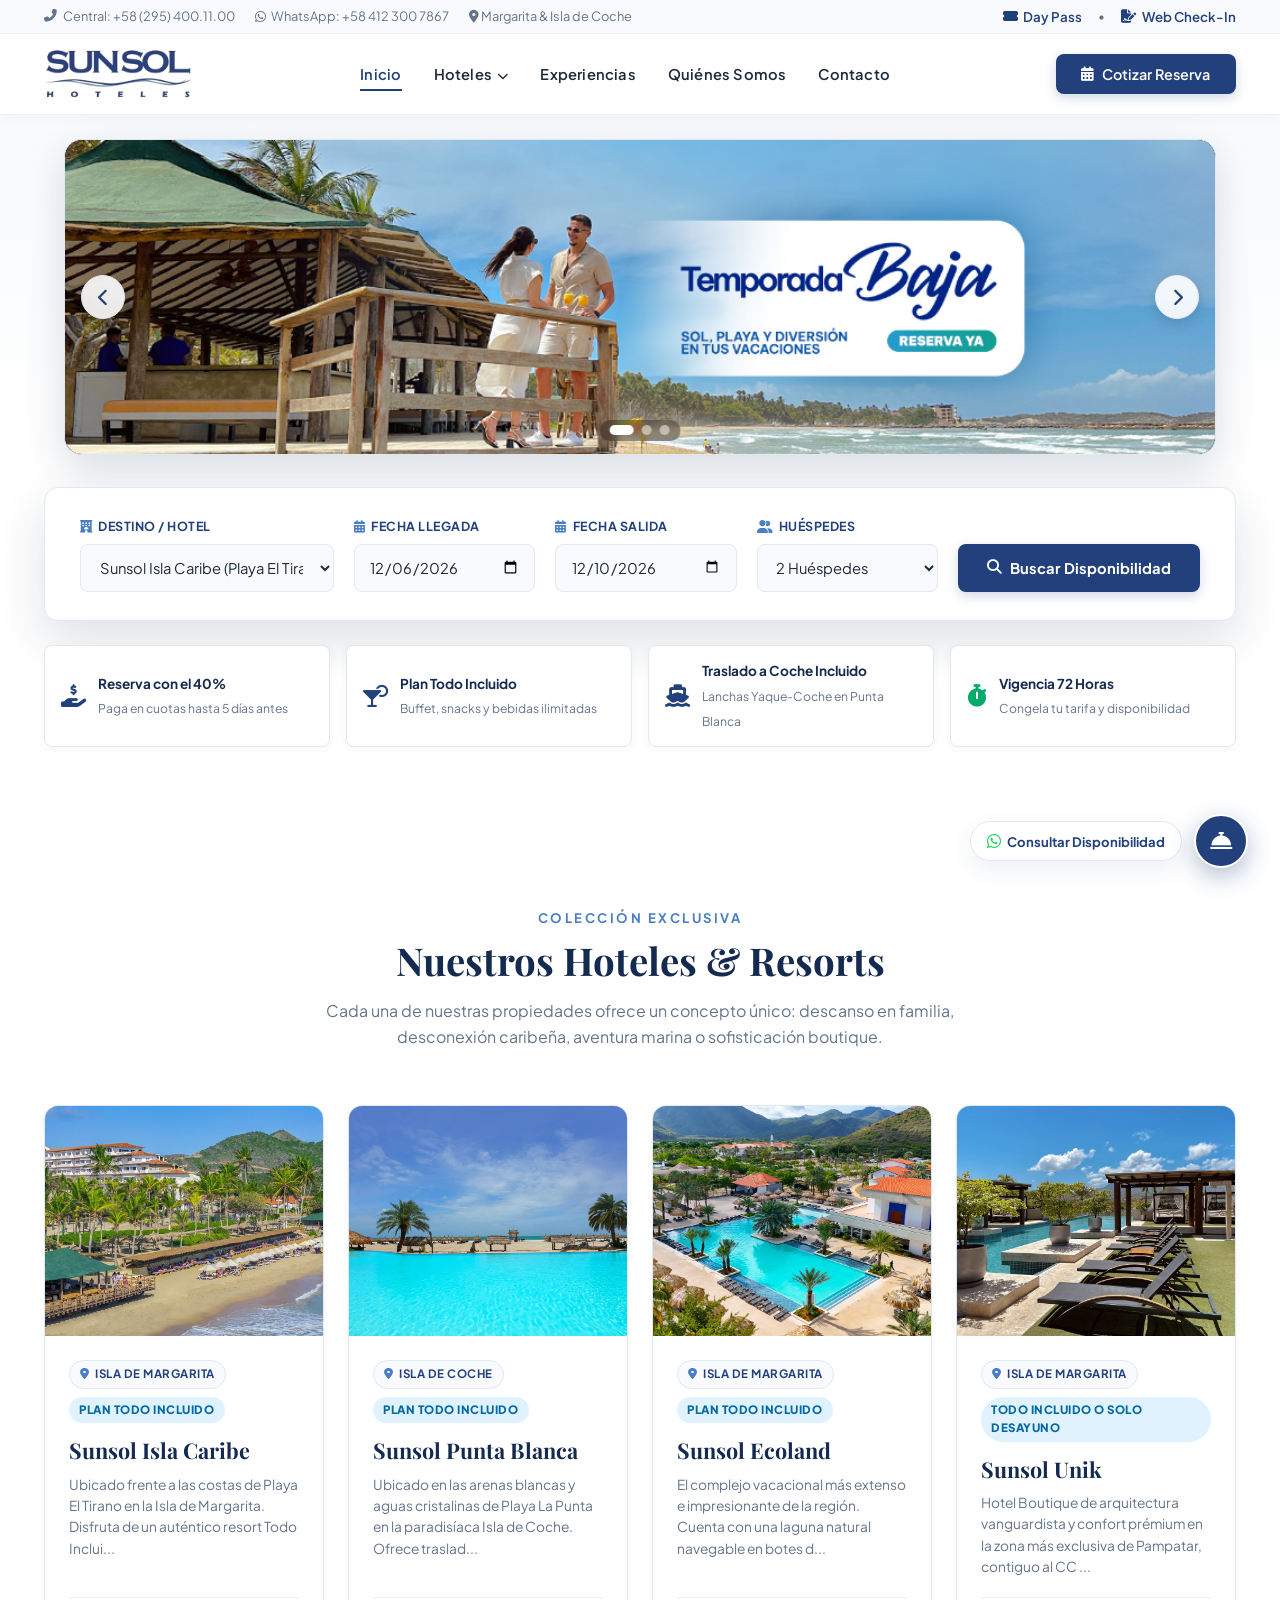
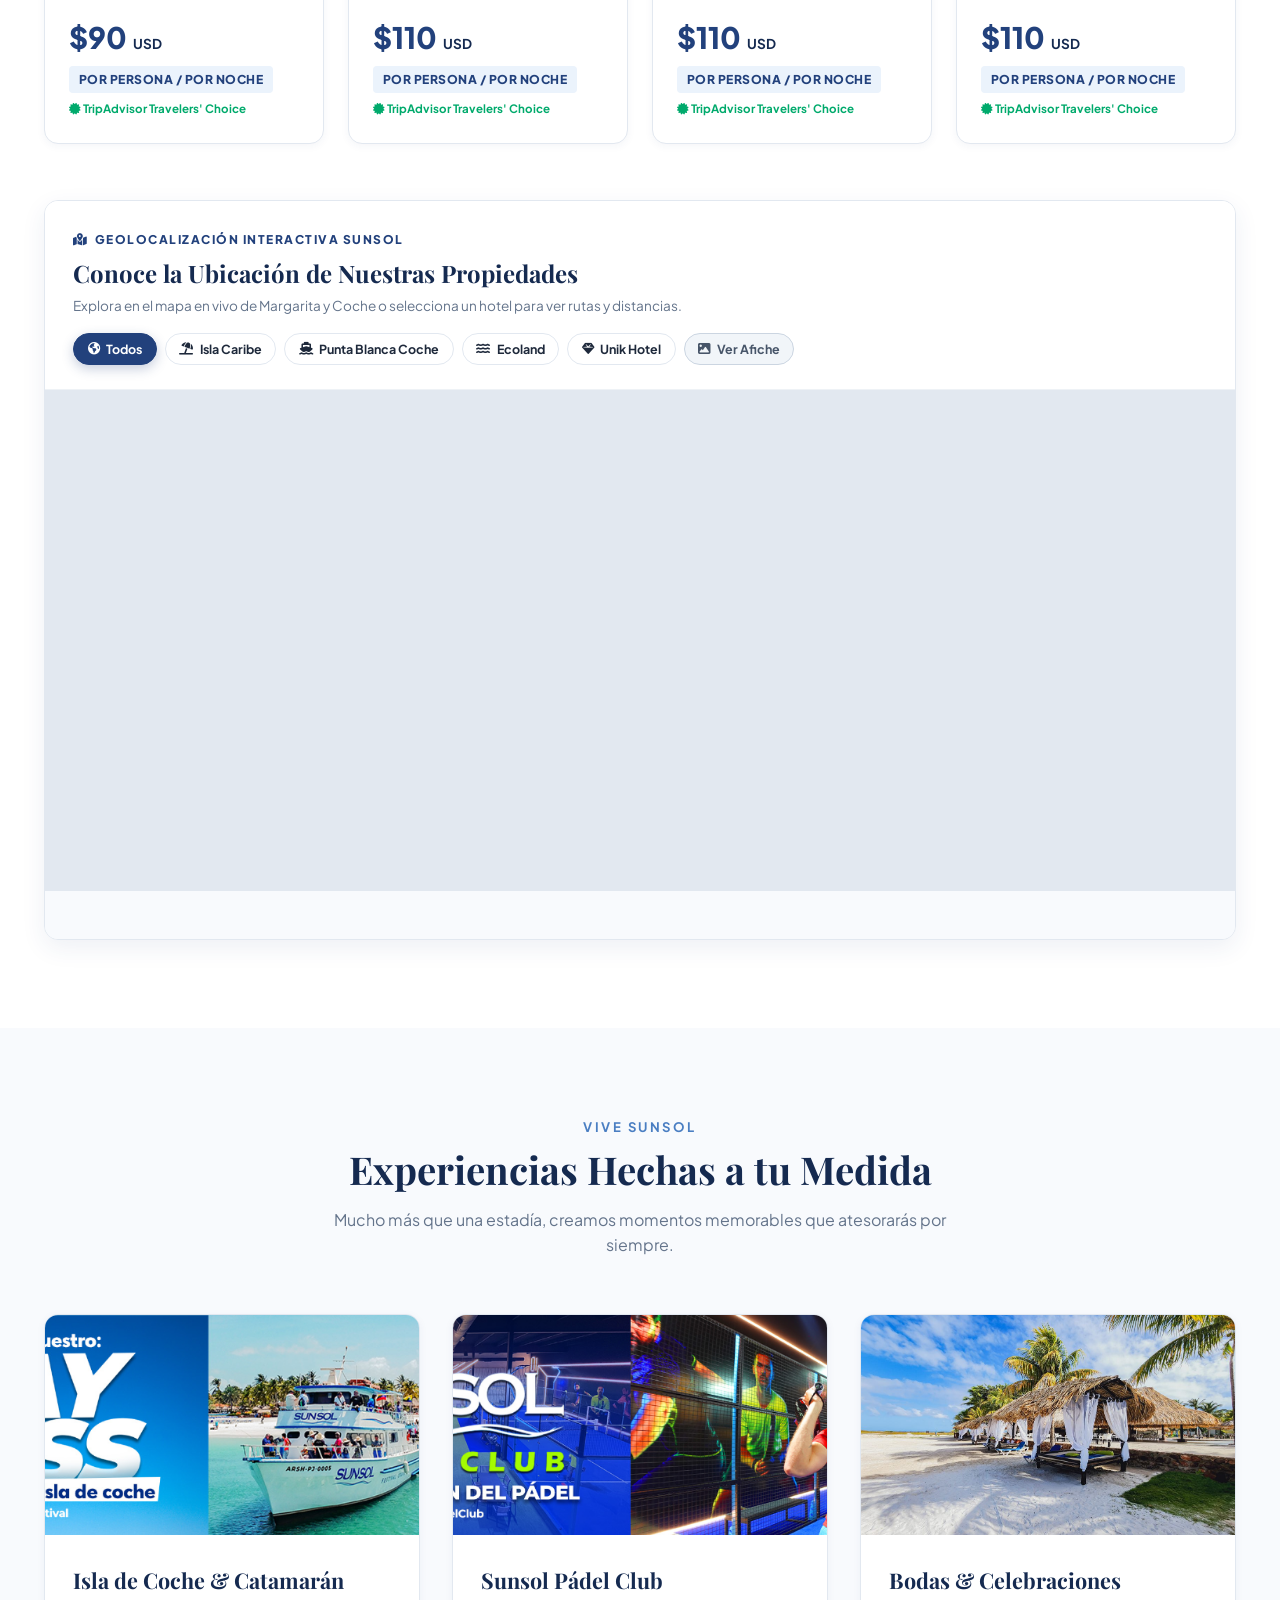
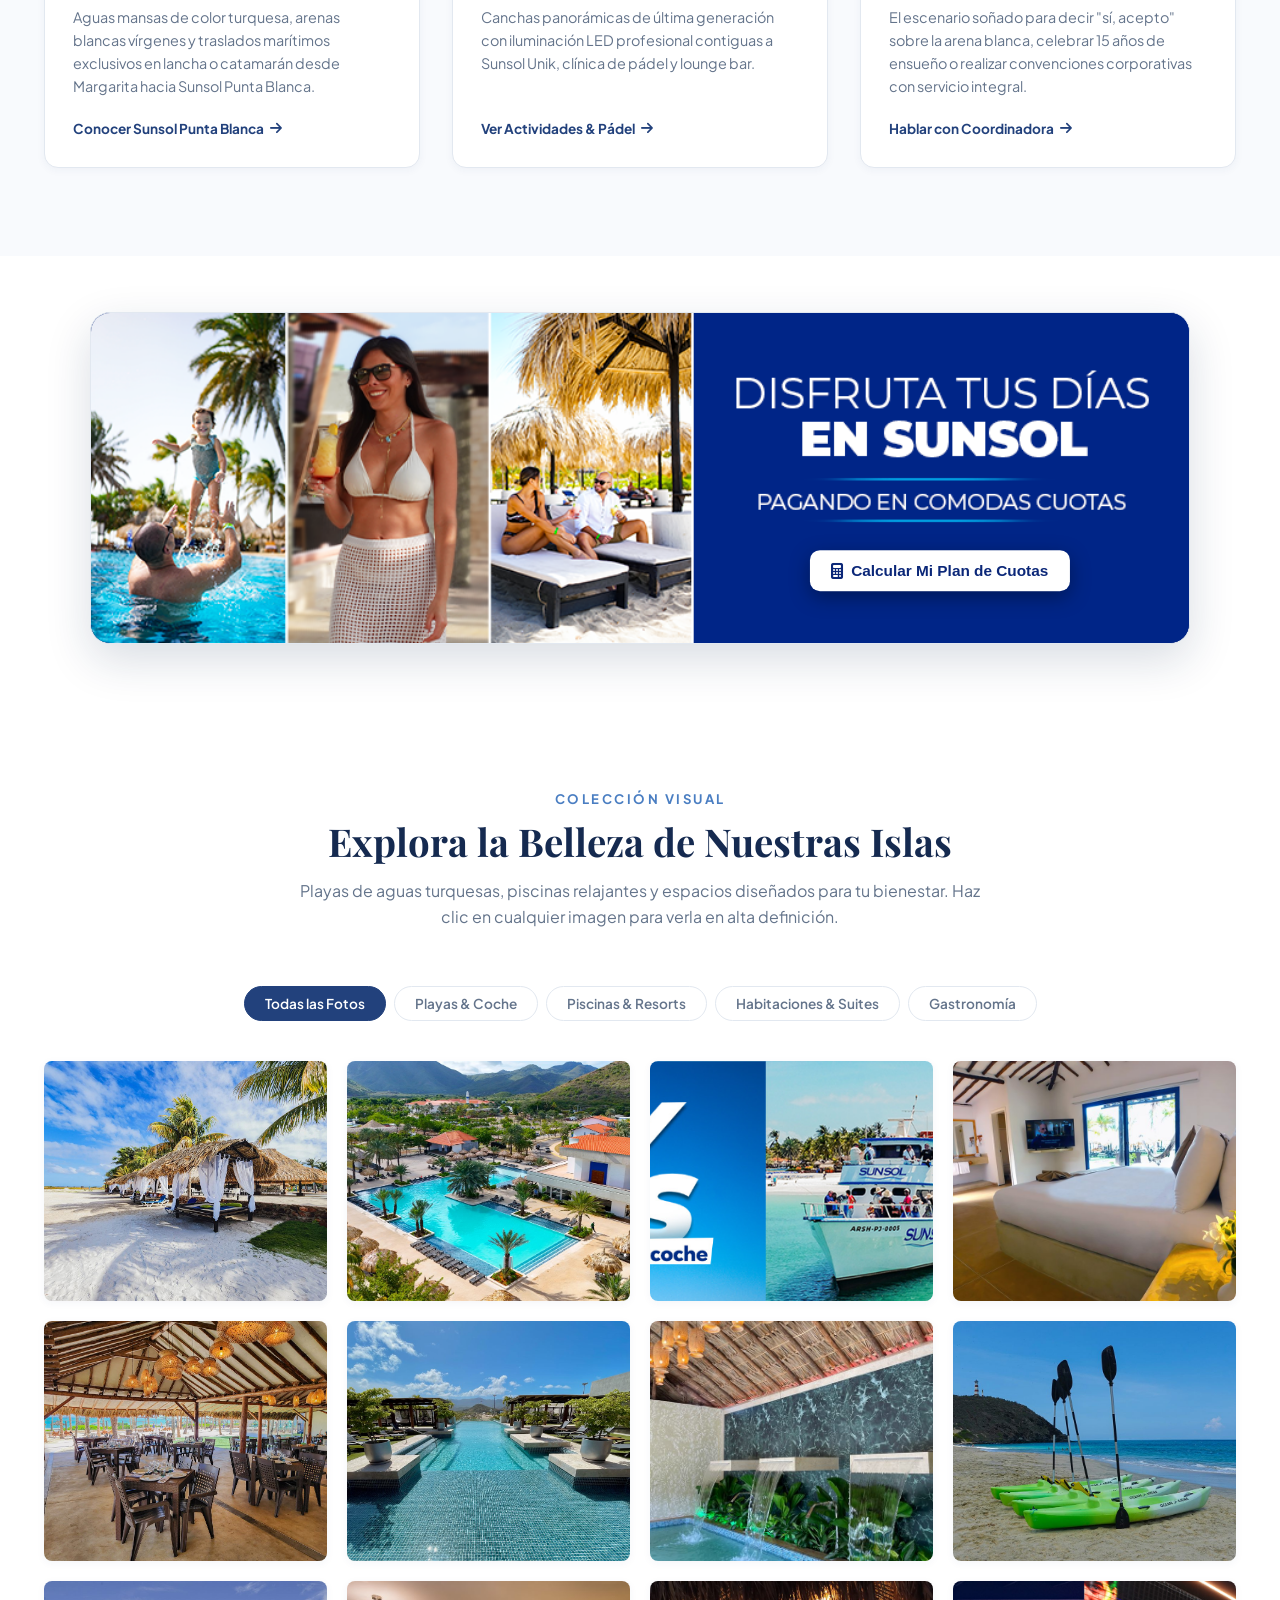
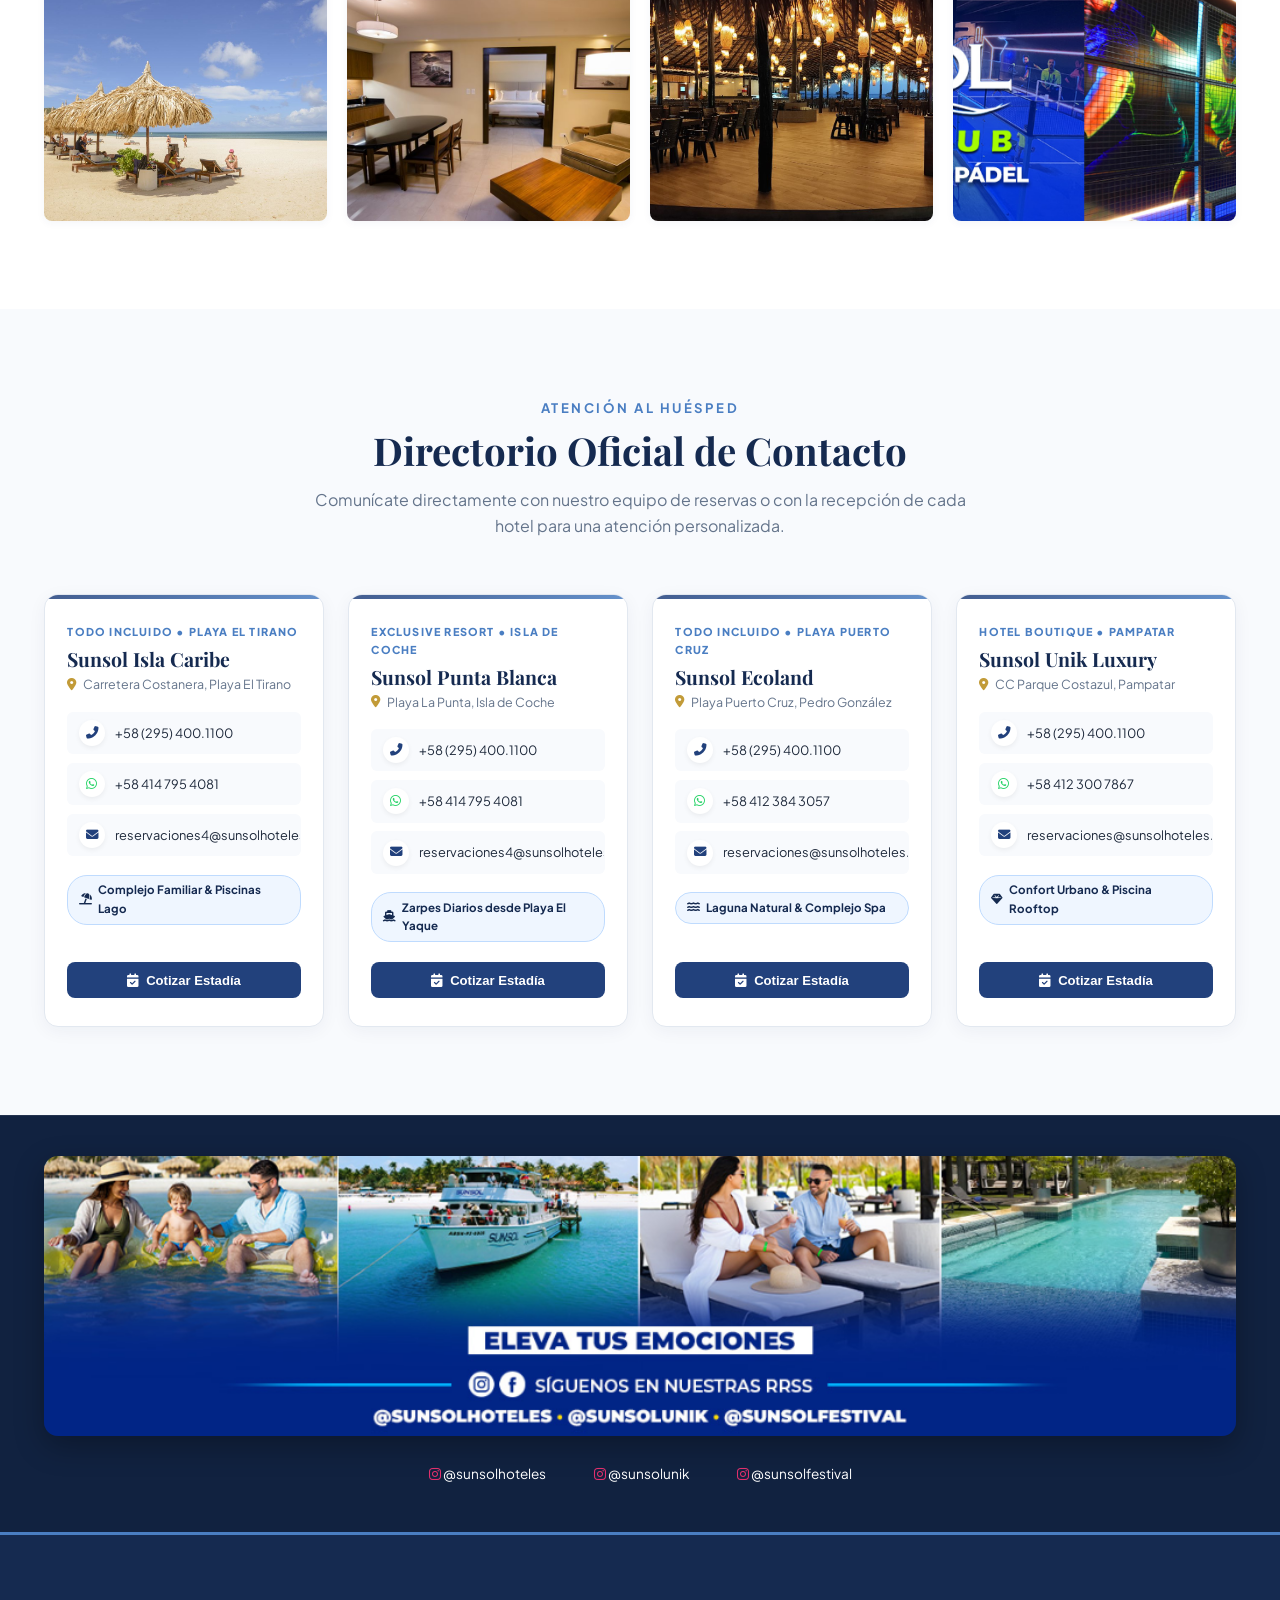
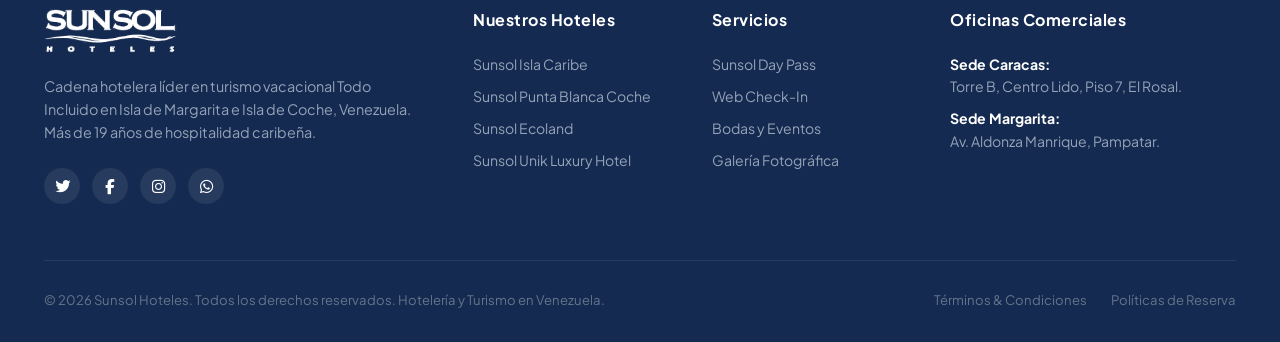
==== index.html @ 11c7fa47 "security(bundle): empaquetar y minificar data.js y main.js en app.min.js y configurar .vercelignore " ====
﻿<!DOCTYPE html>
<html lang="es">
<head>
  <meta charset="UTF-8">
  <meta name="viewport" content="width=device-width, initial-scale=1.0">
  <title>Sunsol Hoteles | Resorts Todo Incluido en Margarita e Isla de Coche</title>
  <meta name="description" content="Sitio web oficial de Sunsol Hoteles. Resorts Todo Incluido en Isla de Margarita e Isla de Coche, Venezuela: Sunsol Ecoland, Sunsol Punta Blanca, Isla Caribe y Unik.">
  <meta name="keywords" content="Sunsol Hoteles, Isla de Margarita, Isla de Coche, Hoteles Todo Incluido, Turismo Venezuela">

  <!-- Favicon Oficial -->
  <link rel="icon" type="image/png" href="assets/images/logo-sunsol-clean.png">

  <!-- Tipografías & Font Awesome Icons -->
  <link rel="stylesheet" href="https://cdnjs.cloudflare.com/ajax/libs/font-awesome/6.4.0/css/all.min.css">
  
  <!-- Leaflet Mapas Interactivos -->
  <link rel="stylesheet" href="https://unpkg.com/leaflet@1.9.4/dist/leaflet.css" />

  <!-- Estilos Oficiales Sunsol -->
  <link rel="stylesheet" href="css/styles.css">
</head>
<body>

  <!-- =======================================================
       1. HEADER SUPERIOR LIMPIO Y ELEGANTE
       ======================================================= -->
  <header class="site-header">
    <!-- Barra superior de contacto y accesos -->
    <div class="header-top-info">
      <div class="container">
        <div class="top-contact-pills">
          <a href="tel:+582954001100"><i class="fas fa-phone-alt"></i> Central: +58 (295) 400.11.00</a>
          <a href="https://wa.me/584123007867" target="_blank"><i class="fab fa-whatsapp"></i> WhatsApp: +58 412 300 7867</a>
          <span><i class="fas fa-map-marker-alt"></i> Margarita & Isla de Coche</span>
        </div>
        <div class="top-utilities">
          <button class="top-link-btn" onclick="openDayPassModal()">
            <i class="fas fa-ticket-alt"></i> Day Pass
          </button>
          <span>&bull;</span>
          <button class="top-link-btn" onclick="openWebCheckInModal()">
            <i class="fas fa-file-signature"></i> Web Check-In
          </button>
        </div>
      </div>
    </div>

    <!-- Navegación principal -->
    <div class="container">
      <div class="navbar-main">
        <a href="#inicio" class="brand-logo-link" aria-label="Sunsol Hoteles Inicio">
          <img src="assets/images/logo-sunsol-clean.png" alt="Sunsol Hoteles" class="brand-logo-img">
        </a>

        <nav aria-label="Navegación del sitio">
          <ul class="nav-links-menu">
            <li class="nav-menu-item"><a href="index.html" class="active">Inicio</a></li>
            <li class="nav-menu-item nav-item-dropdown">
              <a href="#hoteles" class="dropdown-toggle" role="button" aria-expanded="false">Hoteles <i class="fas fa-chevron-down" style="font-size: 0.7rem; margin-left: 2px;"></i></a>
              <div class="nav-dropdown-menu">
                <a href="isla-caribe.html" class="dropdown-link-item">
                  <i class="fas fa-umbrella-beach"></i>
                  <div>
                    <div class="dropdown-link-title">Sunsol Isla Caribe</div>
                    <div class="dropdown-link-sub">Playa El Tirano &bull; Todo Incluido</div>
                  </div>
                </a>
                <a href="punta-blanca.html" class="dropdown-link-item">
                  <i class="fas fa-ship"></i>
                  <div>
                    <div class="dropdown-link-title">Sunsol Punta Blanca</div>
                    <div class="dropdown-link-sub">Isla de Coche &bull; Traslado Incluido</div>
                  </div>
                </a>
                <a href="ecoland.html" class="dropdown-link-item">
                  <i class="fas fa-water"></i>
                  <div>
                    <div class="dropdown-link-title">Sunsol Ecoland</div>
                    <div class="dropdown-link-sub">Playa Puerto Cruz &amp; Laguna</div>
                  </div>
                </a>
                <a href="unik.html" class="dropdown-link-item">
                  <i class="fas fa-gem"></i>
                  <div>
                    <div class="dropdown-link-title">Sunsol Unik Luxury</div>
                    <div class="dropdown-link-sub">Pampatar &bull; Confort Urbano</div>
                  </div>
                </a>
              </div>
            </li>
            <li class="nav-menu-item"><a href="experiencias.html">Experiencias</a></li>
            <li class="nav-menu-item"><a href="quienes-somos.html">Quiénes Somos</a></li>
            <li class="nav-menu-item"><a href="contacto.html">Contacto</a></li>
            
            <!-- Acciones exclusivas del Menú Móvil -->
            <li class="mobile-drawer-extra">
              <div class="mobile-drawer-utilities">
                <button class="mobile-util-btn" onclick="openDayPassModal(); closeMobileMenu();">
                  <i class="fas fa-ticket-alt"></i> Day Pass
                </button>
                <button class="mobile-util-btn" onclick="openWebCheckInModal(); closeMobileMenu();">
                  <i class="fas fa-file-signature"></i> Web Check-In
                </button>
              </div>
              <button class="btn-sunsol-primary mobile-drawer-cta" onclick="openBookingModal(); closeMobileMenu();">
                <i class="fas fa-calendar-alt"></i> Cotizar Reserva Oficial
              </button>
              <a href="https://wa.me/584123007867" target="_blank" class="mobile-drawer-whatsapp">
                <i class="fab fa-whatsapp"></i> WhatsApp: +58 412 300 7867
              </a>
            </li>
          </ul>
        </nav>

        <div class="nav-actions-group">
          <button class="btn-sunsol-primary" onclick="openBookingModal()">
            <i class="fas fa-calendar-alt"></i> Cotizar Reserva
          </button>
          <button class="mobile-nav-toggle" aria-label="Abrir Menú">
            <i class="fas fa-bars"></i>
          </button>
        </div>
      </div>
    </div>
  </header>

  <!-- =======================================================
       2. HERO SLIDER DE PROMOCIONES OFICIALES SUNSOL
       ======================================================= -->
  <section class="hero-promos-slider-section" id="inicio">
    <div class="container hero-slider-container">
      <div class="hero-slider-wrapper" id="heroSlider">
        <!-- Slide 1: Temporada Baja -->
        <div class="hero-slide active" data-index="0" onclick="openBookingModal()" title="Cotizar Temporada Baja">
          <img src="assets/images/banner-temporada-baja.png" alt="Sunsol Hoteles Temporada Baja - Sol, Playa y Diversión en tus Vacaciones" class="hero-slide-img">
          <div class="hero-slide-overlay">
            <span class="hero-slide-btn"><i class="fas fa-calendar-check"></i> Cotizar Temporada Baja</span>
          </div>
        </div>

        <!-- Slide 2: Preventa Navidad -->
        <div class="hero-slide" data-index="1" onclick="openBookingModal()" title="Asegurar Cupos Preventa Navidad 2026">
          <img src="assets/images/banner-preventa-navidad.png" alt="Sunsol Hoteles Preventa Navidad - Del 21 al 27 de Diciembre de 2026" class="hero-slide-img">
          <div class="hero-slide-overlay">
            <span class="hero-slide-btn"><i class="fas fa-gift"></i> Reservar Preventa Navidad</span>
          </div>
        </div>

        <!-- Slide 3: Day Pass Todo Incluido -->
        <div class="hero-slide" data-index="2" onclick="openDayPassModal()" title="Solicitar Day Pass Todo Incluido">
          <img src="assets/images/banner-daypass-todo-incluido.png" alt="Sunsol Hoteles Day Pass Todo Incluido - ¡Vive Ecoland, Isla Caribe o Unik!" class="hero-slide-img">
          <div class="hero-slide-overlay">
            <span class="hero-slide-btn"><i class="fas fa-ticket-alt"></i> Solicitar Day Pass</span>
          </div>
        </div>

        <!-- Flechas de navegación -->
        <button class="hero-slider-arrow prev" id="heroPrevBtn" aria-label="Banner anterior">
          <i class="fas fa-chevron-left"></i>
        </button>
        <button class="hero-slider-arrow next" id="heroNextBtn" aria-label="Banner siguiente">
          <i class="fas fa-chevron-right"></i>
        </button>

        <!-- Indicadores / Dots -->
        <div class="hero-slider-dots" id="heroDots">
          <button class="hero-dot active" data-index="0" aria-label="Banner 1: Temporada Baja"></button>
          <button class="hero-dot" data-index="1" aria-label="Banner 2: Preventa Navidad"></button>
          <button class="hero-dot" data-index="2" aria-label="Banner 3: Day Pass Todo Incluido"></button>
        </div>
      </div>
    </div>
  </section>

  <!-- =======================================================
       3. MOTOR DE RESERVAS (BLANCO, MINIMALISTA Y PRECISO)
       ======================================================= -->
  <div class="container booking-section-wrapper">
    <div class="booking-card-clean">
      <form class="booking-clean-form" onsubmit="handleCleanSearch(event)">
        <div class="form-field-group">
          <label><i class="fas fa-hotel"></i> Destino / Hotel</label>
          <select id="clean-hotel" class="input-clean">
            <option value="isla-caribe">Sunsol Isla Caribe (Playa El Tirano)</option>
            <option value="punta-blanca">Sunsol Punta Blanca (Isla de Coche)</option>
            <option value="ecoland">Sunsol Ecoland (Playa Puerto Cruz)</option>
            <option value="unik">Sunsol Unik Luxury Hotel (Pampatar)</option>
          </select>
        </div>

        <div class="form-field-group">
          <label><i class="fas fa-calendar-alt"></i> Fecha Llegada</label>
          <input type="date" id="clean-checkin" class="input-clean" required>
        </div>

        <div class="form-field-group">
          <label><i class="fas fa-calendar-alt"></i> Fecha Salida</label>
          <input type="date" id="clean-checkout" class="input-clean" required>
        </div>

        <div class="form-field-group">
          <label><i class="fas fa-user-friends"></i> Huéspedes</label>
          <select id="clean-guests" class="input-clean">
            <option value="1">1 Huésped</option>
            <option value="2" selected>2 Huéspedes</option>
            <option value="3">3 Huéspedes</option>
            <option value="4">4 Huéspedes (Familiar)</option>
          </select>
        </div>

        <button type="submit" class="btn-booking-submit">
          <i class="fas fa-search"></i> Buscar Disponibilidad
        </button>
      </form>
    </div>

    <!-- CINTILLO OFICIAL DE CONDICIONES Y GARANTÍAS SUNSOL -->
    <div style="display: grid; grid-template-columns: repeat(auto-fit, minmax(220px, 1fr)); gap: 1rem; margin-top: 1.5rem;">
      <div style="display: flex; align-items: center; gap: 0.75rem; background: #FFFFFF; padding: 0.85rem 1rem; border-radius: var(--radius-sm); border: 1px solid var(--border-color); box-shadow: var(--shadow-sm);">
        <i class="fas fa-hand-holding-usd" style="color: var(--sunsol-blue); font-size: 1.4rem;"></i>
        <div>
          <strong style="color: var(--sunsol-blue-dark); font-size: 0.85rem; display: block;">Reserva con el 40%</strong>
          <span style="color: var(--text-muted); font-size: 0.76rem;">Paga en cuotas hasta 5 días antes</span>
        </div>
      </div>
      <div style="display: flex; align-items: center; gap: 0.75rem; background: #FFFFFF; padding: 0.85rem 1rem; border-radius: var(--radius-sm); border: 1px solid var(--border-color); box-shadow: var(--shadow-sm);">
        <i class="fas fa-cocktail" style="color: var(--sunsol-blue); font-size: 1.4rem;"></i>
        <div>
          <strong style="color: var(--sunsol-blue-dark); font-size: 0.85rem; display: block;">Plan Todo Incluido</strong>
          <span style="color: var(--text-muted); font-size: 0.76rem;">Buffet, snacks y bebidas ilimitadas</span>
        </div>
      </div>
      <div style="display: flex; align-items: center; gap: 0.75rem; background: #FFFFFF; padding: 0.85rem 1rem; border-radius: var(--radius-sm); border: 1px solid var(--border-color); box-shadow: var(--shadow-sm);">
        <i class="fas fa-ship" style="color: var(--sunsol-blue); font-size: 1.4rem;"></i>
        <div>
          <strong style="color: var(--sunsol-blue-dark); font-size: 0.85rem; display: block;">Traslado a Coche Incluido</strong>
          <span style="color: var(--text-muted); font-size: 0.76rem;">Lanchas Yaque-Coche en Punta Blanca</span>
        </div>
      </div>
      <div style="display: flex; align-items: center; gap: 0.75rem; background: #FFFFFF; padding: 0.85rem 1rem; border-radius: var(--radius-sm); border: 1px solid var(--border-color); box-shadow: var(--shadow-sm);">
        <i class="fas fa-stopwatch" style="color: #00AA6C; font-size: 1.4rem;"></i>
        <div>
          <strong style="color: var(--sunsol-blue-dark); font-size: 0.85rem; display: block;">Vigencia 72 Horas</strong>
          <span style="color: var(--text-muted); font-size: 0.76rem;">Congela tu tarifa y disponibilidad</span>
        </div>
      </div>
    </div>
  </div>

  <!-- =======================================================
       4. SECCIÓN "NUESTROS HOTELES" (LIMPIO & ELEGANTE)
       ======================================================= -->
  <section class="section-spacious" id="hoteles">
    <div class="container">
      <div class="section-head-center">
        <span class="section-tagline">Colección Exclusiva</span>
        <h2 class="section-main-title">Nuestros Hoteles & Resorts</h2>
        <p class="section-description">
          Cada una de nuestras propiedades ofrece un concepto único: descanso en familia, desconexión caribeña, aventura marina o sofisticación boutique.
        </p>
      </div>

      <div class="hotels-luxury-grid" id="hotels-clean-grid">
        <!-- Renderizado dinámicamente con js/main.js -->
      </div>

      <!-- MAPA DE UBICACIÓN INTERACTIVO DE LAS PROPIEDADES -->
      <div class="geo-explorer-card" style="margin-top: 3.5rem; background: #FFFFFF; border-radius: var(--radius-md); border: 1.5px solid var(--border-color); overflow: hidden; box-shadow: var(--shadow-md);">
        <!-- Top Controls Bar -->
        <div style="padding: 1.5rem 1.75rem; border-bottom: 1px solid var(--border-light); display: flex; align-items: center; justify-content: space-between; flex-wrap: wrap; gap: 1rem; background: #FFFFFF;">
          <div>
            <span style="font-size: 0.75rem; font-weight: 800; color: var(--sunsol-blue); text-transform: uppercase; letter-spacing: 1.5px; display: inline-flex; align-items: center; gap: 0.4rem;">
              <i class="fas fa-map-marked-alt"></i> Geolocalización Interactiva Sunsol
            </span>
            <h3 style="font-family: var(--font-serif); font-size: 1.5rem; color: var(--sunsol-blue-dark); margin-top: 0.2rem;">
              Conoce la Ubicación de Nuestras Propiedades
            </h3>
            <p style="font-size: 0.85rem; color: var(--text-muted); margin: 0.2rem 0 0;">
              Explora en el mapa en vivo de Margarita y Coche o selecciona un hotel para ver rutas y distancias.
            </p>
          </div>

          <!-- Selector de Hoteles / Vistas -->
          <div class="geo-hotel-filter-tabs" style="display: flex; gap: 0.5rem; flex-wrap: wrap;">
            <button class="geo-tab-btn active" onclick="focusPropertyMap('all', this)">
              <i class="fas fa-globe-americas"></i> Todos
            </button>
            <button class="geo-tab-btn" onclick="focusPropertyMap('isla-caribe', this)">
              <i class="fas fa-umbrella-beach"></i> Isla Caribe
            </button>
            <button class="geo-tab-btn" onclick="focusPropertyMap('punta-blanca', this)">
              <i class="fas fa-ship"></i> Punta Blanca Coche
            </button>
            <button class="geo-tab-btn" onclick="focusPropertyMap('ecoland', this)">
              <i class="fas fa-water"></i> Ecoland
            </button>
            <button class="geo-tab-btn" onclick="focusPropertyMap('unik', this)">
              <i class="fas fa-gem"></i> Unik Hotel
            </button>
            <button class="geo-tab-btn geo-btn-banner-toggle" onclick="toggleMapBannerView(this)" title="Ver afiche ilustrado oficial">
              <i class="fas fa-image"></i> Ver Afiche
            </button>
          </div>
        </div>

        <!-- Vista 1: Mapa Interactivo Leaflet -->
        <div id="geo-map-viewport" style="position: relative; width: 100%; height: 500px; background: #E2E8F0;">
          <div id="sunsol-leaflet-map" style="width: 100%; height: 100%; z-index: 1;"></div>
        </div>

        <!-- Vista 2: Afiche Oficial Alternativo (Oculto por defecto) -->
        <div id="geo-banner-viewport" style="display: none; text-align: center; background: #F8FAFC; padding: 1.25rem;">
          <img src="assets/images/banner-ubicacion-propiedades.png" alt="Ubicación oficial de los hoteles Sunsol en Margarita y Coche" style="width: 100%; max-height: 520px; object-fit: contain; border-radius: var(--radius-sm);">
        </div>

        <!-- Detalle Dinámico de la Propiedad Seleccionada -->
        <div id="geo-hotel-detail-panel" style="padding: 1.5rem 1.75rem; background: var(--bg-soft); border-top: 1px solid var(--border-color);">
          <!-- Renderizado dinámicamente con JavaScript -->
        </div>
      </div>
    </div>
  </section>

  <!-- =======================================================
       5. EXPERIENCIAS EMBLEMÁTICAS (ESPACIOSO Y SERENO)
       ======================================================= -->
  <section class="section-spacious section-soft-bg" id="experiencias">
    <div class="container">
      <div class="section-head-center">
        <span class="section-tagline">Vive Sunsol</span>
        <h2 class="section-main-title">Experiencias Hechas a tu Medida</h2>
        <p class="section-description">
          Mucho más que una estadía, creamos momentos memorables que atesorarás por siempre.
        </p>
      </div>

      <div class="experiences-trio-grid">
        <!-- Experiencia 1: Coche Festival Cruise & Coche Express -->
        <div class="experience-clean-card">
          <div class="exp-clean-img" style="height: 220px;">
            <img src="assets/images/banner-festival-cruise-coche.png" alt="Isla de Coche y Festival Cruise" style="object-position: center top;">
          </div>
          <div class="exp-clean-body">
            <h3 class="exp-clean-title">Isla de Coche &amp; Catamarán</h3>
            <p class="exp-clean-desc">
              Aguas mansas de color turquesa, arenas blancas vírgenes y traslados marítimos exclusivos en lancha o catamarán desde Margarita hacia Sunsol Punta Blanca.
            </p>
            <a href="punta-blanca.html" class="exp-clean-link">
              Conocer Sunsol Punta Blanca <i class="fas fa-arrow-right"></i>
            </a>
          </div>
        </div>

        <!-- Experiencia 2: Sunsol Padel Club & Deportes -->
        <div class="experience-clean-card">
          <div class="exp-clean-img" style="height: 220px;">
            <img src="assets/images/banner-padel-club.png" alt="Sunsol Padel Club" style="object-position: center top;">
          </div>
          <div class="exp-clean-body">
            <h3 class="exp-clean-title">Sunsol Pádel Club</h3>
            <p class="exp-clean-desc">
              Canchas panorámicas de última generación con iluminación LED profesional contiguas a Sunsol Unik, clínica de pádel y lounge bar.
            </p>
            <a href="experiencias.html" class="exp-clean-link">
              Ver Actividades &amp; Pádel <i class="fas fa-arrow-right"></i>
            </a>
          </div>
        </div>

        <!-- Experiencia 3: Bodas & Eventos -->
        <div class="experience-clean-card">
          <div class="exp-clean-img" style="height: 220px;">
            <img src="assets/images/punta-blanca-beach.jpg" alt="Bodas frente al mar Sunsol">
          </div>
          <div class="exp-clean-body">
            <h3 class="exp-clean-title">Bodas &amp; Celebraciones</h3>
            <p class="exp-clean-desc">
              El escenario soñado para decir "sí, acepto" sobre la arena blanca, celebrar 15 años de ensueño o realizar convenciones corporativas con servicio integral.
            </p>
            <a href="javascript:void(0)" onclick="contactarCoordinadora('Bodas y Eventos')" class="exp-clean-link">
              Hablar con Coordinadora <i class="fas fa-arrow-right"></i>
            </a>
          </div>
        </div>
      </div>
    </div>
  </section>

  <!-- =======================================================
       6. BANNER OFICIAL: PLAN DE PAGO EN CÓMODAS CUOTAS
       ======================================================= -->
  <section class="banner-cuotas-section">
    <div class="container">
      <div class="banner-cuotas-interactive">
        <img src="assets/images/banner-pago-cuotas.png" alt="Disfruta tus días en Sunsol pagando en cómodas cuotas" class="banner-cuotas-img">
        <button class="banner-cuotas-overlay-btn" onclick="openBookingModal()" title="Calcular Plan de Cuotas con 40% inicial">
          <i class="fas fa-calculator"></i>
          <span>Calcular Mi Plan de Cuotas</span>
        </button>
      </div>
    </div>
  </section>


  <!-- =======================================================
       7. GALERÍA FOTOGRÁFICA ELEGANTE (SIN RUIDO VISUAL)
       ======================================================= -->
  <section class="section-spacious" id="galeria">
    <div class="container">
      <div class="section-head-center">
        <span class="section-tagline">Colección Visual</span>
        <h2 class="section-main-title">Explora la Belleza de Nuestras Islas</h2>
        <p class="section-description">
          Playas de aguas turquesas, piscinas relajantes y espacios diseñados para tu bienestar. Haz clic en cualquier imagen para verla en alta definición.
        </p>
      </div>

      <!-- Filtros discretos -->
      <div class="gallery-filter-nav">
        <button class="gallery-filter-pill active" data-cat="all">Todas las Fotos</button>
        <button class="gallery-filter-pill" data-cat="playas">Playas & Coche</button>
        <button class="gallery-filter-pill" data-cat="piscinas">Piscinas & Resorts</button>
        <button class="gallery-filter-pill" data-cat="habitaciones">Habitaciones & Suites</button>
        <button class="gallery-filter-pill" data-cat="gastronomia">Gastronomía</button>
      </div>

      <div class="gallery-cards-grid" id="gallery-clean-grid">
        <!-- Inyectado por js/main.js -->
      </div>
    </div>
  </section>

  <!-- =======================================================
       8. DIRECTORIO DE ATENCIÓN DIRECTA Y CONTACTO
       ======================================================= -->
  <section class="section-spacious section-soft-bg" id="contacto">
    <div class="container">
      <div class="section-head-center">
        <span class="section-tagline">Atención al Huésped</span>
        <h2 class="section-main-title">Directorio Oficial de Contacto</h2>
        <p class="section-description">
          Comunícate directamente con nuestro equipo de reservas o con la recepción de cada hotel para una atención personalizada.
        </p>
      </div>

      <div class="contact-clean-grid">
        <!-- Hotel 1: Isla Caribe -->
        <div class="contact-card-box">
          <span class="contact-card-tag">TODO INCLUIDO &bull; PLAYA EL TIRANO</span>
          <h4>Sunsol Isla Caribe</h4>
          <p class="location-sub"><i class="fas fa-map-marker-alt"></i> Carretera Costanera, Playa El Tirano</p>
          
          <div class="contact-channels-list">
            <a href="tel:+582954001100" class="contact-channel-link" title="Llamar a Central">
              <span class="contact-channel-icon"><i class="fas fa-phone-alt"></i></span>
              <span>+58 (295) 400.1100</span>
            </a>
            <a href="https://wa.me/584147954081?text=Hola%2C%20deseo%20informaci%C3%B3n%20sobre%20Sunsol%20Isla%20Caribe" target="_blank" class="contact-channel-link" title="Escribir por WhatsApp">
              <span class="contact-channel-icon"><i class="fab fa-whatsapp" style="color: #25D366;"></i></span>
              <span>+58 414 795 4081</span>
            </a>
            <a href="mailto:reservaciones4@sunsolhoteles.com" class="contact-channel-link" title="Enviar correo">
              <span class="contact-channel-icon"><i class="fas fa-envelope"></i></span>
              <span>reservaciones4@sunsolhoteles.com</span>
            </a>
          </div>

          <span class="contact-feature-pill">
            <i class="fas fa-umbrella-beach"></i> Complejo Familiar &amp; Piscinas Lago
          </span>

          <button class="btn-contact-card" onclick="openBookingModal('isla-caribe')">
            <i class="fas fa-calendar-check"></i> Cotizar Estadía
          </button>
        </div>

        <!-- Hotel 2: Punta Blanca Coche -->
        <div class="contact-card-box">
          <span class="contact-card-tag">EXCLUSIVE RESORT &bull; ISLA DE COCHE</span>
          <h4>Sunsol Punta Blanca</h4>
          <p class="location-sub"><i class="fas fa-map-marker-alt"></i> Playa La Punta, Isla de Coche</p>
          
          <div class="contact-channels-list">
            <a href="tel:+582954001100" class="contact-channel-link" title="Llamar a Central">
              <span class="contact-channel-icon"><i class="fas fa-phone-alt"></i></span>
              <span>+58 (295) 400.1100</span>
            </a>
            <a href="https://wa.me/584147954081?text=Hola%2C%20deseo%20informaci%C3%B3n%20sobre%20Sunsol%20Punta%20Blanca" target="_blank" class="contact-channel-link" title="Escribir por WhatsApp">
              <span class="contact-channel-icon"><i class="fab fa-whatsapp" style="color: #25D366;"></i></span>
              <span>+58 414 795 4081</span>
            </a>
            <a href="mailto:reservaciones4@sunsolhoteles.com" class="contact-channel-link" title="Enviar correo">
              <span class="contact-channel-icon"><i class="fas fa-envelope"></i></span>
              <span>reservaciones4@sunsolhoteles.com</span>
            </a>
          </div>

          <span class="contact-feature-pill">
            <i class="fas fa-ship"></i> Zarpes Diarios desde Playa El Yaque
          </span>

          <button class="btn-contact-card" onclick="openBookingModal('punta-blanca')">
            <i class="fas fa-calendar-check"></i> Cotizar Estadía
          </button>
        </div>

        <!-- Hotel 3: Ecoland -->
        <div class="contact-card-box">
          <span class="contact-card-tag">TODO INCLUIDO &bull; PLAYA PUERTO CRUZ</span>
          <h4>Sunsol Ecoland</h4>
          <p class="location-sub"><i class="fas fa-map-marker-alt"></i> Playa Puerto Cruz, Pedro González</p>
          
          <div class="contact-channels-list">
            <a href="tel:+582954001100" class="contact-channel-link" title="Llamar a Central">
              <span class="contact-channel-icon"><i class="fas fa-phone-alt"></i></span>
              <span>+58 (295) 400.1100</span>
            </a>
            <a href="https://wa.me/584123843057?text=Hola%2C%20deseo%20informaci%C3%B3n%20sobre%20Sunsol%20Ecoland" target="_blank" class="contact-channel-link" title="Escribir por WhatsApp">
              <span class="contact-channel-icon"><i class="fab fa-whatsapp" style="color: #25D366;"></i></span>
              <span>+58 412 384 3057</span>
            </a>
            <a href="mailto:reservaciones@sunsolhoteles.com" class="contact-channel-link" title="Enviar correo">
              <span class="contact-channel-icon"><i class="fas fa-envelope"></i></span>
              <span>reservaciones@sunsolhoteles.com</span>
            </a>
          </div>

          <span class="contact-feature-pill">
            <i class="fas fa-water"></i> Laguna Natural &amp; Complejo Spa
          </span>

          <button class="btn-contact-card" onclick="openBookingModal('ecoland')">
            <i class="fas fa-calendar-check"></i> Cotizar Estadía
          </button>
        </div>

        <!-- Hotel 4: Unik Luxury -->
        <div class="contact-card-box">
          <span class="contact-card-tag">HOTEL BOUTIQUE &bull; PAMPATAR</span>
          <h4>Sunsol Unik Luxury</h4>
          <p class="location-sub"><i class="fas fa-map-marker-alt"></i> CC Parque Costazul, Pampatar</p>
          
          <div class="contact-channels-list">
            <a href="tel:+582954001100" class="contact-channel-link" title="Llamar a Central">
              <span class="contact-channel-icon"><i class="fas fa-phone-alt"></i></span>
              <span>+58 (295) 400.1100</span>
            </a>
            <a href="https://wa.me/584123007867?text=Hola%2C%20deseo%20informaci%C3%B3n%20sobre%20Sunsol%20Unik" target="_blank" class="contact-channel-link" title="Escribir por WhatsApp">
              <span class="contact-channel-icon"><i class="fab fa-whatsapp" style="color: #25D366;"></i></span>
              <span>+58 412 300 7867</span>
            </a>
            <a href="mailto:reservaciones@sunsolhoteles.com" class="contact-channel-link" title="Enviar correo">
              <span class="contact-channel-icon"><i class="fas fa-envelope"></i></span>
              <span>reservaciones@sunsolhoteles.com</span>
            </a>
          </div>

          <span class="contact-feature-pill">
            <i class="fas fa-gem"></i> Confort Urbano &amp; Piscina Rooftop
          </span>

          <button class="btn-contact-card" onclick="openBookingModal('unik')">
            <i class="fas fa-calendar-check"></i> Cotizar Estadía
          </button>
        </div>
      </div>

    </div>
  </section>

  <!-- =======================================================
       BANNER OFICIAL: REDES SOCIALES & COMUNIDAD SUNSOL
       ======================================================= -->
  <section style="background: #112240; padding: 2.5rem 0; border-top: 1px solid rgba(255,255,255,0.08);">
    <div class="container" style="text-align: center;">
      <a href="https://instagram.com/sunsolhoteles" target="_blank" rel="noopener noreferrer" style="display: block; overflow: hidden; border-radius: var(--radius-md); box-shadow: 0 10px 30px rgba(0,0,0,0.3); transition: transform 0.3s ease;">
        <img src="assets/images/banner-eleva-tus-emociones.png" alt="Eleva tus emociones - Síguenos en nuestras RRSS @sunsolhoteles @sunsolunik @sunsolfestival" style="width: 100%; height: auto; max-height: 280px; object-fit: cover; display: block;">
      </a>
      <div style="display: flex; justify-content: center; gap: 1rem; flex-wrap: wrap; margin-top: 1.25rem;">
        <a href="https://instagram.com/sunsolhoteles" target="_blank" class="btn-clean-outline" style="color: white; border-color: rgba(255,255,255,0.25); font-size: 0.85rem; padding: 0.45rem 1rem;">
          <i class="fab fa-instagram" style="color: #E1306C;"></i> @sunsolhoteles
        </a>
        <a href="https://instagram.com/sunsolunik" target="_blank" class="btn-clean-outline" style="color: white; border-color: rgba(255,255,255,0.25); font-size: 0.85rem; padding: 0.45rem 1rem;">
          <i class="fab fa-instagram" style="color: #E1306C;"></i> @sunsolunik
        </a>
        <a href="https://instagram.com/sunsolfestival" target="_blank" class="btn-clean-outline" style="color: white; border-color: rgba(255,255,255,0.25); font-size: 0.85rem; padding: 0.45rem 1rem;">
          <i class="fab fa-instagram" style="color: #E1306C;"></i> @sunsolfestival
        </a>
      </div>
    </div>
  </section>

  <!-- =======================================================
       9. FOOTER CORPORATIVO (AZUL MARINO Y LOGO OFICIAL)
       ======================================================= -->
  <footer class="footer-corporate">
    <div class="container">
      <div class="footer-top-row">
        <div class="footer-brand-col">
          <img src="assets/images/logo-sunsol-white.png" alt="Sunsol Hoteles">
          <p>
            Cadena hotelera líder en turismo vacacional Todo Incluido en Isla de Margarita e Isla de Coche, Venezuela. Más de 19 años de hospitalidad caribeña.
          </p>
          <div class="footer-social-links">
            <a href="https://twitter.com" target="_blank" class="footer-social-btn" aria-label="Twitter"><i class="fab fa-twitter"></i></a>
            <a href="https://facebook.com" target="_blank" class="footer-social-btn" aria-label="Facebook"><i class="fab fa-facebook-f"></i></a>
            <a href="https://instagram.com" target="_blank" class="footer-social-btn" aria-label="Instagram"><i class="fab fa-instagram"></i></a>
            <a href="https://wa.me/584123007867" target="_blank" class="footer-social-btn" aria-label="WhatsApp"><i class="fab fa-whatsapp"></i></a>
          </div>
        </div>

        <div>
          <h4 class="footer-col-title">Nuestros Hoteles</h4>
          <ul class="footer-nav-list">
            <li><a href="javascript:void(0)" onclick="openHotelDetails('isla-caribe')">Sunsol Isla Caribe</a></li>
            <li><a href="javascript:void(0)" onclick="openHotelDetails('punta-blanca')">Sunsol Punta Blanca Coche</a></li>
            <li><a href="javascript:void(0)" onclick="openHotelDetails('ecoland')">Sunsol Ecoland</a></li>
            <li><a href="javascript:void(0)" onclick="openHotelDetails('unik')">Sunsol Unik Luxury Hotel</a></li>
          </ul>
        </div>

        <div>
          <h4 class="footer-col-title">Servicios</h4>
          <ul class="footer-nav-list">
            <li><a href="javascript:void(0)" onclick="openDayPassModal()">Sunsol Day Pass</a></li>
            <li><a href="javascript:void(0)" onclick="openWebCheckInModal()">Web Check-In</a></li>
            <li><a href="#experiencias">Bodas y Eventos</a></li>
            <li><a href="#galeria">Galería Fotográfica</a></li>
          </ul>
        </div>

        <div>
          <h4 class="footer-col-title">Oficinas Comerciales</h4>
          <div style="font-size: 0.88rem; line-height: 1.6; color: #94A3B8;">
            <p style="margin-bottom: 0.6rem;">
              <strong style="color: white;">Sede Caracas:</strong><br>
              Torre B, Centro Lido, Piso 7, El Rosal.
            </p>
            <p>
              <strong style="color: white;">Sede Margarita:</strong><br>
              Av. Aldonza Manrique, Pampatar.
            </p>
          </div>
        </div>
      </div>

      <div class="footer-bottom-bar">
        <div>
          &copy; 2026 Sunsol Hoteles. Todos los derechos reservados. Hotelería y Turismo en Venezuela.
        </div>
        <div style="display: flex; gap: 1.5rem;">
          <a href="#">Términos & Condiciones</a>
          <a href="#">Políticas de Reserva</a>
        </div>
      </div>
    </div>
  </footer>

  <!-- =======================================================
       10. CONSERJE FLOTANTE WHATSAPP (SUTIL Y ELEGANTE)
       ======================================================= -->
  <div class="concierge-float-trigger" onclick="openBookingModal()" title="Consulta directa con un Asesor">
    <div class="concierge-pill-text">
      <i class="fab fa-whatsapp" style="color: #25D366; font-size: 1rem;"></i>
      <span>Consultar Disponibilidad</span>
    </div>
    <div class="concierge-icon-circle">
      <i class="fas fa-concierge-bell"></i>
    </div>
  </div>

  <!-- =======================================================
       11. MODAL DE LIGHTBOX FULLSCREEN PARA FOTOS
       ======================================================= -->
  <div class="lightbox-modal" id="lightbox-modal">
    <span class="lightbox-close" id="lightbox-close-btn">&times;</span>
    <div class="lightbox-content">
      <img src="" alt="" class="lightbox-img" id="lightbox-img">
      <div class="lightbox-caption" id="lightbox-caption"></div>
    </div>
  </div>

  <!-- =======================================================
       12. MODAL UNIFICADO (COTIZACIÓN, DETALLES Y CHECK-IN)
       ======================================================= -->
  <div class="modal-backdrop" id="app-modal" role="dialog" aria-modal="true">
    <div class="modal-dialog">
      <div class="modal-header">
        <div style="display: flex; align-items: center; gap: 0.75rem;">
          <img src="assets/images/logo-sunsol-white.png" alt="Sunsol Hoteles" style="height: 28px; width: auto; object-fit: contain;">
          <h3 id="modal-title" style="margin: 0; font-size: 1.15rem; font-weight: 700;">Detalles</h3>
        </div>
        <button class="modal-close" id="modal-close-btn" aria-label="Cerrar">&times;</button>
      </div>
      <div class="modal-body" id="modal-body-content">
        <!-- Inyectado por JavaScript -->
      </div>
    </div>
  </div>

  <!-- Scripts -->
  <script src="https://cdn.jsdelivr.net/npm/@supabase/supabase-js@2"></script>
  <script src="https://unpkg.com/leaflet@1.9.4/dist/leaflet.js"></script>
  <script src="js/html2pdf.bundle.min.js"></script>
  <script src="js/app.min.js"></script>
</body>
</html>
---- css/styles.css ----
/* ==========================================================
   SUNSOL HOTELES - SISTEMA DE DISEÑO OFICIAL & ELEGANTE
   Paleta extraída del logotipo oficial: Azul Zafiro Imperial y Océano
   Estética limpia, serena, minimalista y de lujo caribeño
   ========================================================== */

@import url('https://fonts.googleapis.com/css2?family=Plus+Jakarta+Sans:wght@300;400;500;600;700;800&family=Playfair+Display:ital,wght@0,500;0,600;0,700;1,400&display=swap');

:root {
  /* Paleta cromática oficial del logotipo Sunsol */
  --sunsol-blue: #22417C;         /* Azul Real institucional del logo */
  --sunsol-blue-dark: #152A50;    /* Azul marino profundo para contrastes y footer */
  --sunsol-blue-light: #2A4F96;   /* Azul para estados hover activos */
  --sunsol-wave: #4A7EC2;         /* Azul cian / onda del mar del logo */
  --sunsol-wave-light: #EBF3FC;   /* Tinte suave de mar para fondos y acentos */
  --sunsol-gold: #C29B38;         /* Acento dorado sutil de lujo caribeño */
  --sunsol-gold-light: #FBF6E9;

  /* Fondos limpios y aireados */
  --bg-pure: #FFFFFF;
  --bg-soft: #F8FAFD;
  --bg-subtle: #F0F4FA;
  --border-color: #E2E8F0;
  --border-light: #EEF2F6;

  /* Tipografía */
  --text-main: #1E293B;
  --text-muted: #64748B;
  --text-light: #94A3B8;

  /* Sombras suaves y refinadas */
  --shadow-sm: 0 2px 8px rgba(34, 65, 124, 0.05);
  --shadow-md: 0 8px 24px rgba(34, 65, 124, 0.08);
  --shadow-lg: 0 16px 40px rgba(34, 65, 124, 0.12);
  --shadow-float: 0 20px 48px rgba(21, 42, 80, 0.14);

  /* Bordes y transiciones */
  --radius-xs: 4px;
  --radius-sm: 8px;
  --radius-md: 14px;
  --radius-lg: 20px;
  --radius-full: 9999px;

  --font-serif: 'Playfair Display', Georgia, serif;
  --font-sans: 'Plus Jakarta Sans', -apple-system, BlinkMacSystemFont, sans-serif;
  --transition: all 0.25s cubic-bezier(0.16, 1, 0.3, 1);
}

/* Reset básico y fluido */
*, *::before, *::after {
  box-sizing: border-box;
  margin: 0;
  padding: 0;
}

html {
  scroll-behavior: smooth;
  font-size: 16px;
}

body {
  font-family: var(--font-sans);
  background-color: var(--bg-pure);
  color: var(--text-main);
  line-height: 1.6;
  -webkit-font-smoothing: antialiased;
  overflow-x: hidden;
}

img {
  max-width: 100%;
  height: auto;
  display: block;
}

a {
  color: inherit;
  text-decoration: none;
  transition: var(--transition);
}

button {
  font-family: inherit;
  cursor: pointer;
  border: none;
  background: none;
  transition: var(--transition);
}

.container {
  width: 100%;
  max-width: 1240px;
  margin: 0 auto;
  padding: 0 1.5rem;
}

/* ==========================================================
   HEADER PRINCIPAL LIMPIO (SIN RECARGA VISUAL)
   ========================================================== */
.site-header {
  position: sticky;
  top: 0;
  background: rgba(255, 255, 255, 0.98);
  backdrop-filter: blur(12px);
  z-index: 1000;
  border-bottom: 1px solid var(--border-light);
  box-shadow: 0 2px 14px rgba(21, 42, 80, 0.04);
  transition: var(--transition);
}

.header-top-info {
  background: var(--bg-soft);
  border-bottom: 1px solid var(--border-light);
  font-size: 0.8rem;
  color: var(--text-muted);
  padding: 0.4rem 0;
}

.header-top-info .container {
  display: flex;
  justify-content: space-between;
  align-items: center;
}

.top-contact-pills {
  display: flex;
  align-items: center;
  gap: 1.25rem;
}

.top-contact-pills a {
  display: flex;
  align-items: center;
  gap: 0.35rem;
}

.top-contact-pills a:hover {
  color: var(--sunsol-blue);
}

.top-utilities {
  display: flex;
  align-items: center;
  gap: 1rem;
}

.top-link-btn {
  color: var(--sunsol-blue);
  font-weight: 600;
  display: inline-flex;
  align-items: center;
  gap: 0.35rem;
}

.top-link-btn:hover {
  color: var(--sunsol-blue-light);
  text-decoration: underline;
}

/* Barra de navegación */
.navbar-main {
  height: 80px;
  display: flex;
  align-items: center;
  justify-content: space-between;
}

.brand-logo-link {
  display: flex;
  align-items: center;
  gap: 0.75rem;
}

.brand-logo-img {
  height: 54px;
  width: auto;
  max-width: 220px;
  object-fit: contain;
  display: block;
}

.nav-links-menu {
  display: flex;
  align-items: center;
  list-style: none;
  gap: 2rem;
}

.nav-menu-item a {
  font-size: 0.92rem;
  font-weight: 600;
  color: var(--text-main);
  letter-spacing: 0.2px;
  padding: 0.5rem 0;
  position: relative;
}

.nav-menu-item a:hover,
.nav-menu-item a.active {
  color: var(--sunsol-blue);
}

.nav-menu-item a::after {
  content: '';
  position: absolute;
  bottom: 0;
  left: 0;
  width: 0%;
  height: 2px;
  background-color: var(--sunsol-blue);
  transition: var(--transition);
}

.nav-menu-item a:hover::after,
.nav-menu-item a.active::after {
  width: 100%;
}

.nav-actions-group {
  display: flex;
  align-items: center;
  gap: 1rem;
}

/* Botones con estilo corporativo Sunsol */
.btn-sunsol-primary {
  background-color: var(--sunsol-blue);
  color: #FFFFFF;
  font-weight: 600;
  font-size: 0.9rem;
  padding: 0.7rem 1.6rem;
  border-radius: var(--radius-sm);
  display: inline-flex;
  align-items: center;
  gap: 0.5rem;
  box-shadow: 0 4px 12px rgba(34, 65, 124, 0.2);
  transition: var(--transition);
}

.btn-sunsol-primary:hover {
  background-color: var(--sunsol-blue-dark);
  color: #FFFFFF;
  transform: translateY(-2px);
  box-shadow: 0 6px 18px rgba(34, 65, 124, 0.28);
}

.btn-sunsol-secondary {
  background-color: #FFFFFF;
  color: var(--sunsol-blue);
  border: 1.5px solid var(--sunsol-blue);
  font-weight: 600;
  font-size: 0.9rem;
  padding: 0.65rem 1.4rem;
  border-radius: var(--radius-sm);
  display: inline-flex;
  align-items: center;
  gap: 0.5rem;
  transition: var(--transition);
}

.btn-sunsol-secondary:hover {
  background-color: var(--sunsol-wave-light);
  transform: translateY(-2px);
}

.mobile-nav-toggle {
  display: none;
  background: none;
  border: none;
  font-size: 1.5rem;
  color: var(--sunsol-blue);
  cursor: pointer;
  padding: 0.5rem;
  line-height: 1;
}

.mobile-drawer-extra {
  display: none;
}

/* ==========================================================
   HERO BANNER - SERENO, ELEGANTE & IMPACTANTE
   ========================================================== */
.hero-clean {
  position: relative;
  min-height: 85vh;
  display: flex;
  align-items: center;
  color: white;
  background-size: cover;
  background-position: center;
  padding: 5rem 0 8rem;
  overflow: hidden;
}

.hero-clean-bg {
  position: absolute;
  top: 0;
  left: 0;
  width: 100%;
  height: 100%;
  background-image: linear-gradient(135deg, rgba(21, 42, 80, 0.85) 0%, rgba(34, 65, 124, 0.55) 60%, rgba(21, 42, 80, 0.4) 100%),
                    url('../images/punta-blanca-hero.jpg');
  background-size: cover;
  background-position: center;
  z-index: 1;
}

.hero-clean-content {
  position: relative;
  z-index: 2;
  max-width: 760px;
}

.hero-pre-badge {
  display: inline-flex;
  align-items: center;
  gap: 0.5rem;
  background: rgba(255, 255, 255, 0.16);
  backdrop-filter: blur(8px);
  border: 1px solid rgba(255, 255, 255, 0.25);
  padding: 0.4rem 1rem;
  border-radius: var(--radius-full);
  font-size: 0.82rem;
  font-weight: 600;
  letter-spacing: 1px;
  text-transform: uppercase;
  margin-bottom: 1.25rem;
}

.hero-clean-title {
  font-family: var(--font-serif);
  font-size: 3.6rem;
  line-height: 1.15;
  font-weight: 700;
  margin-bottom: 1.25rem;
  text-shadow: 0 4px 16px rgba(0, 0, 0, 0.25);
}

.hero-clean-subtitle {
  font-size: 1.15rem;
  color: #E2E8F0;
  line-height: 1.65;
  margin-bottom: 2rem;
  font-weight: 400;
  max-width: 650px;
}

/* ==========================================================
   MOTOR DE RESERVAS MINIMALISTA Y ELEGANTE
   (Sin colores estridentes, blanco limpio con detalles en azul logo)
   ========================================================== */
.booking-section-wrapper {
  position: relative;
  z-index: 20;
  margin-top: 2rem;
  margin-bottom: 4.5rem;
}

.booking-card-clean {
  background: #FFFFFF;
  border-radius: var(--radius-md);
  padding: 1.8rem 2.2rem;
  box-shadow: var(--shadow-float);
  border: 1px solid var(--border-color);
}

.booking-clean-form {
  display: grid;
  grid-template-columns: 1.4fr 1fr 1fr 1fr auto;
  gap: 1.25rem;
  align-items: flex-end;
}

.form-field-group {
  display: flex;
  flex-direction: column;
  gap: 0.4rem;
}

.form-field-group label {
  font-size: 0.78rem;
  font-weight: 700;
  text-transform: uppercase;
  letter-spacing: 0.5px;
  color: var(--sunsol-blue);
  display: flex;
  align-items: center;
  gap: 0.35rem;
}

.form-field-group label i {
  color: var(--sunsol-wave);
}

.input-clean {
  width: 100%;
  height: 48px;
  padding: 0 0.9rem;
  border: 1px solid var(--border-color);
  border-radius: var(--radius-sm);
  background-color: var(--bg-soft);
  font-family: var(--font-sans);
  font-size: 0.92rem;
  color: var(--text-main);
  outline: none;
  transition: var(--transition);
}

.input-clean:focus {
  background-color: #FFFFFF;
  border-color: var(--sunsol-blue);
  box-shadow: 0 0 0 3px rgba(34, 65, 124, 0.1);
}

.btn-booking-submit {
  height: 48px;
  background-color: var(--sunsol-blue);
  color: #FFFFFF;
  font-weight: 700;
  font-size: 0.92rem;
  padding: 0 1.8rem;
  border-radius: var(--radius-sm);
  display: flex;
  align-items: center;
  justify-content: center;
  gap: 0.5rem;
  transition: var(--transition);
  box-shadow: 0 4px 12px rgba(34, 65, 124, 0.2);
}

.btn-booking-submit:hover {
  background-color: var(--sunsol-blue-dark);
  transform: translateY(-2px);
}

/* ==========================================================
   ENCABEZADOS DE SECCIÓN (ELEGANTES Y ESPACIOSOS)
   ========================================================== */
.section-spacious {
  padding: 5.5rem 0;
}

.section-soft-bg {
  background-color: var(--bg-soft);
}

.section-head-center {
  text-align: center;
  max-width: 680px;
  margin: 0 auto 3.5rem;
}

.section-tagline {
  color: var(--sunsol-wave);
  font-size: 0.82rem;
  font-weight: 700;
  text-transform: uppercase;
  letter-spacing: 2.5px;
  display: block;
  margin-bottom: 0.5rem;
}

.section-main-title {
  font-family: var(--font-serif);
  font-size: 2.4rem;
  color: var(--sunsol-blue-dark);
  line-height: 1.25;
  margin-bottom: 0.85rem;
}

.section-description {
  font-size: 1rem;
  color: var(--text-muted);
  line-height: 1.6;
}

/* ==========================================================
   HOTELES: TARJETAS LIMPIAS Y REFINADAS
   ========================================================== */
.hotels-luxury-grid {
  display: grid;
  grid-template-columns: repeat(4, 1fr);
  gap: 1.5rem;
}

.hotel-luxury-card {
  background: #FFFFFF;
  border: 1px solid var(--border-color);
  border-radius: var(--radius-md);
  overflow: hidden;
  box-shadow: var(--shadow-sm);
  display: flex;
  flex-direction: column;
  transition: var(--transition);
}

.hotel-luxury-card:hover {
  transform: translateY(-6px);
  box-shadow: var(--shadow-lg);
  border-color: var(--sunsol-blue);
}

.hotel-card-image-wrap {
  position: relative;
  height: 230px;
  overflow: hidden;
}

.hotel-card-image-wrap img {
  width: 100%;
  height: 100%;
  object-fit: cover;
  transition: transform 0.6s ease;
}

.hotel-luxury-card:hover .hotel-card-image-wrap img {
  transform: scale(1.06);
}

.hotel-card-meta-row {
  display: flex;
  align-items: center;
  justify-content: space-between;
  gap: 0.5rem;
  margin-bottom: 0.65rem;
  flex-wrap: wrap;
}

.hotel-location-badge {
  display: inline-flex;
  align-items: center;
  gap: 0.35rem;
  font-size: 0.72rem;
  font-weight: 700;
  color: var(--sunsol-blue);
  text-transform: uppercase;
  letter-spacing: 0.5px;
  background: var(--bg-soft);
  padding: 0.25rem 0.65rem;
  border-radius: var(--radius-full);
  border: 1px solid var(--border-color);
}

.hotel-location-badge i {
  color: var(--sunsol-wave);
  font-size: 0.75rem;
}

.hotel-plan-badge {
  font-size: 0.72rem;
  font-weight: 800;
  color: #0369A1;
  background: #E0F2FE;
  padding: 0.25rem 0.65rem;
  border-radius: var(--radius-full);
  text-transform: uppercase;
  letter-spacing: 0.5px;
}

.hotel-card-details-box {
  padding: 1.5rem;
  display: flex;
  flex-direction: column;
  flex-grow: 1;
}

.hotel-title-text {
  font-family: var(--font-serif);
  font-size: 1.35rem;
  color: var(--sunsol-blue-dark);
  margin-bottom: 0.35rem;
}

.hotel-plan-label {
  font-size: 0.75rem;
  font-weight: 700;
  color: var(--sunsol-wave);
  text-transform: uppercase;
  letter-spacing: 0.5px;
  margin-bottom: 0.85rem;
}

.hotel-card-summary {
  font-size: 0.86rem;
  color: var(--text-muted);
  line-height: 1.55;
  margin-bottom: 1.25rem;
}

.hotel-price-row {
  margin-top: auto;
  border-top: 1px solid var(--border-light);
  padding-top: 1rem;
  display: flex;
  align-items: baseline;
  justify-content: space-between;
}

.hotel-price-figure {
  font-size: 1.6rem;
  font-weight: 800;
  color: var(--sunsol-blue);
}

.hotel-price-unit {
  font-size: 0.75rem;
  color: var(--text-muted);
}

.hotel-btn-row {
  display: grid;
  grid-template-columns: 1fr 1fr;
  gap: 0.75rem;
  margin-top: 1.25rem;
  align-items: stretch;
}

.hotel-btn-row .btn-hotel-details,
.hotel-btn-row .btn-hotel-book {
  height: 42px;
  display: inline-flex;
  align-items: center;
  justify-content: center;
  border-radius: var(--radius-sm);
  font-size: 0.86rem;
  font-weight: 700;
  text-decoration: none;
  cursor: pointer;
  transition: all 0.25s ease;
  width: 100%;
  padding: 0 0.5rem;
  text-align: center;
  box-sizing: border-box;
}

.hotel-btn-row .btn-hotel-details {
  background: #FFFFFF;
  color: var(--sunsol-blue);
  border: 1.5px solid var(--sunsol-blue);
}

.hotel-btn-row .btn-hotel-details:hover {
  background: var(--bg-soft);
  color: var(--sunsol-blue-dark);
  border-color: var(--sunsol-blue-dark);
  transform: translateY(-2px);
  box-shadow: 0 3px 8px rgba(34, 65, 124, 0.12);
}

.hotel-btn-row .btn-hotel-book {
  background: var(--sunsol-blue);
  color: #FFFFFF;
  border: 1.5px solid var(--sunsol-blue);
  box-shadow: 0 4px 12px rgba(34, 65, 124, 0.22);
}

.hotel-btn-row .btn-hotel-book:hover {
  background: var(--sunsol-blue-dark);
  border-color: var(--sunsol-blue-dark);
  color: #FFFFFF;
  transform: translateY(-2px);
  box-shadow: 0 6px 16px rgba(34, 65, 124, 0.32);
}

/* ==========================================================
   EXPERIENCIAS & SERVICIOS (SERENO & COHESIVO)
   ========================================================== */
.experiences-trio-grid {
  display: grid;
  grid-template-columns: repeat(3, 1fr);
  gap: 2rem;
}

.experience-clean-card {
  background: #FFFFFF;
  border-radius: var(--radius-md);
  overflow: hidden;
  border: 1px solid var(--border-color);
  box-shadow: var(--shadow-sm);
  display: flex;
  flex-direction: column;
  transition: var(--transition);
}

.experience-clean-card:hover {
  transform: translateY(-4px);
  box-shadow: var(--shadow-md);
  border-color: var(--sunsol-wave);
}

.exp-clean-img {
  height: 220px;
  overflow: hidden;
}

.exp-clean-img img {
  width: 100%;
  height: 100%;
  object-fit: cover;
  transition: transform 0.5s ease;
}

.experience-clean-card:hover .exp-clean-img img {
  transform: scale(1.05);
}

.exp-clean-body {
  padding: 1.75rem;
  display: flex;
  flex-direction: column;
  flex-grow: 1;
}

.exp-clean-title {
  font-family: var(--font-serif);
  font-size: 1.35rem;
  color: var(--sunsol-blue-dark);
  margin-bottom: 0.5rem;
}

.exp-clean-desc {
  font-size: 0.9rem;
  color: var(--text-muted);
  line-height: 1.6;
  margin-bottom: 1.25rem;
}

.exp-clean-link {
  color: var(--sunsol-blue);
  font-weight: 700;
  font-size: 0.85rem;
  display: inline-flex;
  align-items: center;
  gap: 0.4rem;
  margin-top: auto;
}

.exp-clean-link:hover {
  color: var(--sunsol-wave);
}

/* ==========================================================
   BANNER INSTITUCIONAL: FINANCIAMIENTO & CONFIANZA
   ========================================================== */
.banner-trust-clean {
  background: linear-gradient(135deg, var(--sunsol-blue-dark) 0%, var(--sunsol-blue) 100%);
  border-radius: var(--radius-lg);
  color: white;
  padding: 3.5rem 3rem;
  display: grid;
  grid-template-columns: 1.6fr 1fr;
  align-items: center;
  gap: 2.5rem;
  box-shadow: var(--shadow-lg);
  margin: 2rem 0;
}

.banner-trust-text h3 {
  font-family: var(--font-serif);
  font-size: 2.2rem;
  line-height: 1.2;
  margin-bottom: 0.75rem;
}

.banner-trust-text p {
  font-size: 0.98rem;
  color: #E2E8F0;
  line-height: 1.6;
  margin-bottom: 1.5rem;
}

.trust-features-list {
  display: grid;
  grid-template-columns: 1fr 1fr;
  gap: 0.75rem;
}

.trust-feat-item {
  display: flex;
  align-items: center;
  gap: 0.6rem;
  font-size: 0.88rem;
  color: #FFFFFF;
}

.trust-feat-item i {
  color: var(--sunsol-gold);
}

/* ==========================================================
   GALERÍA FOTOGRÁFICA ELEGANTE
   ========================================================== */
.gallery-filter-nav {
  display: flex;
  justify-content: center;
  gap: 0.5rem;
  margin-bottom: 2.5rem;
  flex-wrap: wrap;
}

.gallery-filter-pill {
  background: #FFFFFF;
  border: 1px solid var(--border-color);
  color: var(--text-muted);
  font-size: 0.85rem;
  font-weight: 600;
  padding: 0.5rem 1.25rem;
  border-radius: var(--radius-full);
  transition: var(--transition);
}

.gallery-filter-pill.active,
.gallery-filter-pill:hover {
  background: var(--sunsol-blue);
  color: #FFFFFF;
  border-color: var(--sunsol-blue);
}

.gallery-cards-grid {
  display: grid;
  grid-template-columns: repeat(4, 1fr);
  gap: 1.25rem;
}

.gallery-photo-thumb {
  position: relative;
  height: 240px;
  border-radius: var(--radius-sm);
  overflow: hidden;
  cursor: pointer;
  box-shadow: var(--shadow-sm);
}

.gallery-photo-thumb img {
  width: 100%;
  height: 100%;
  object-fit: cover;
  transition: transform 0.5s ease;
}

.gallery-photo-thumb:hover img {
  transform: scale(1.08);
}

.gallery-photo-overlay {
  position: absolute;
  top: 0;
  left: 0;
  width: 100%;
  height: 100%;
  background: linear-gradient(to top, rgba(21, 42, 80, 0.85) 0%, transparent 60%);
  display: flex;
  flex-direction: column;
  justify-content: flex-end;
  padding: 1.25rem;
  color: white;
  opacity: 0;
  transition: opacity 0.3s ease;
}

.gallery-photo-thumb:hover .gallery-photo-overlay {
  opacity: 1;
}

.gallery-overlay-title {
  font-size: 0.92rem;
  font-weight: 700;
}

.gallery-overlay-hotel {
  font-size: 0.75rem;
  color: #93C5FD;
}

/* ==========================================================
   DIRECTORIO DE ATENCIÓN DIRECTA (LIMPIO Y CLARO)
   ========================================================== */
.contact-clean-grid {
  display: grid;
  grid-template-columns: repeat(auto-fit, minmax(260px, 1fr));
  gap: 1.5rem;
  align-items: stretch;
}

.contact-card-box {
  background: #FFFFFF;
  border: 1.5px solid var(--border-color);
  border-radius: var(--radius-md);
  padding: 1.75rem 1.4rem;
  box-shadow: 0 4px 18px rgba(21, 42, 80, 0.05);
  display: flex;
  flex-direction: column;
  transition: all 0.3s ease;
  position: relative;
  overflow: hidden;
}

.contact-card-box::before {
  content: "";
  position: absolute;
  top: 0;
  left: 0;
  right: 0;
  height: 4px;
  background: linear-gradient(90deg, var(--sunsol-blue) 0%, var(--sunsol-wave) 100%);
  opacity: 0.85;
  transition: all 0.3s ease;
}

.contact-card-box:hover {
  transform: translateY(-5px);
  box-shadow: 0 14px 30px rgba(21, 42, 80, 0.12);
  border-color: rgba(2, 132, 199, 0.4);
}

.contact-card-box:hover::before {
  opacity: 1;
  background: linear-gradient(90deg, var(--sunsol-blue) 0%, var(--sunsol-gold) 100%);
}

.contact-card-tag {
  font-size: 0.68rem;
  font-weight: 800;
  text-transform: uppercase;
  letter-spacing: 1.2px;
  color: var(--sunsol-wave);
  margin-bottom: 0.4rem;
  display: block;
}

.contact-card-box h4 {
  font-family: var(--font-serif);
  font-size: 1.22rem;
  color: var(--sunsol-blue-dark);
  margin: 0 0 0.3rem 0;
  line-height: 1.25;
}

.contact-card-box p.location-sub {
  font-size: 0.78rem;
  color: var(--text-muted);
  margin: 0 0 1.15rem 0;
  display: flex;
  align-items: center;
  gap: 0.4rem;
  line-height: 1.35;
}

.contact-card-box p.location-sub i {
  color: var(--sunsol-gold);
  flex-shrink: 0;
}

.contact-channels-list {
  display: flex;
  flex-direction: column;
  gap: 0.55rem;
  margin-bottom: 1.15rem;
}

.contact-channel-link {
  display: flex;
  align-items: center;
  gap: 0.65rem;
  font-size: 0.8rem;
  color: var(--text-main);
  text-decoration: none;
  padding: 0.45rem 0.65rem;
  border-radius: 6px;
  background: var(--bg-soft);
  border: 1px solid transparent;
  transition: all 0.2s ease;
  overflow: hidden;
  text-overflow: ellipsis;
  white-space: nowrap;
}

.contact-channel-link .contact-channel-icon {
  width: 26px;
  height: 26px;
  border-radius: 50%;
  background: #FFFFFF;
  display: flex;
  align-items: center;
  justify-content: center;
  font-size: 0.78rem;
  color: var(--sunsol-blue);
  box-shadow: 0 2px 5px rgba(0,0,0,0.06);
  flex-shrink: 0;
  transition: all 0.2s ease;
}

.contact-channel-link:hover {
  background: #FFFFFF;
  border-color: var(--border-color);
  color: var(--sunsol-blue);
  transform: translateX(3px);
}

.contact-channel-link:hover .contact-channel-icon {
  background: var(--sunsol-blue);
  color: #FFFFFF;
}

.contact-feature-pill {
  display: inline-flex;
  align-items: center;
  gap: 0.4rem;
  font-size: 0.72rem;
  font-weight: 700;
  color: var(--sunsol-blue-dark);
  background: #EFF6FF;
  border: 1px solid #BFDBFE;
  padding: 0.35rem 0.65rem;
  border-radius: 20px;
  margin-bottom: 1.25rem;
}

.btn-contact-card {
  margin-top: auto;
  width: 100%;
  padding: 0.65rem 1rem;
  font-family: 'Montserrat', Arial, sans-serif;
  font-size: 0.82rem;
  font-weight: 700;
  background: var(--sunsol-blue);
  color: #FFFFFF;
  border: none;
  border-radius: var(--radius-sm);
  cursor: pointer;
  display: inline-flex;
  align-items: center;
  justify-content: center;
  gap: 0.5rem;
  transition: all 0.25s ease;
}

.btn-contact-card:hover {
  background: var(--sunsol-blue-dark);
  box-shadow: 0 4px 12px rgba(21, 42, 80, 0.25);
  transform: translateY(-1px);
}


/* ==========================================================
   FOOTER COHESIVO & PROFESIONAL
   ========================================================== */
.footer-corporate {
  background-color: var(--sunsol-blue-dark);
  color: #CBD5E1;
  padding: 4.5rem 0 2rem;
  border-top: 3px solid var(--sunsol-wave);
}

.footer-top-row {
  display: grid;
  grid-template-columns: 2fr 1fr 1fr 1.5fr;
  gap: 3rem;
  margin-bottom: 3.5rem;
}

.footer-brand-col img {
  height: 48px;
  width: auto;
  object-fit: contain;
  margin-bottom: 1.25rem;
  display: block;
}

.footer-brand-col p {
  font-size: 0.9rem;
  line-height: 1.6;
  color: #94A3B8;
  margin-bottom: 1.5rem;
}

.footer-social-links {
  display: flex;
  gap: 0.75rem;
}

.footer-social-btn {
  width: 36px;
  height: 36px;
  border-radius: 50%;
  background: rgba(255, 255, 255, 0.08);
  display: flex;
  align-items: center;
  justify-content: center;
  color: #FFFFFF;
  font-size: 0.95rem;
  transition: var(--transition);
}

.footer-social-btn:hover {
  background: var(--sunsol-wave);
  transform: translateY(-2px);
}

.footer-col-title {
  color: #FFFFFF;
  font-size: 1rem;
  font-weight: 700;
  margin-bottom: 1.25rem;
  letter-spacing: 0.5px;
}

.footer-nav-list {
  list-style: none;
  display: flex;
  flex-direction: column;
  gap: 0.6rem;
  font-size: 0.88rem;
}

.footer-nav-list a {
  color: #94A3B8;
}

.footer-nav-list a:hover {
  color: #FFFFFF;
  padding-left: 4px;
}

.footer-bottom-bar {
  border-top: 1px solid rgba(255, 255, 255, 0.08);
  padding-top: 1.75rem;
  display: flex;
  justify-content: space-between;
  align-items: center;
  font-size: 0.82rem;
  color: #64748B;
  flex-wrap: wrap;
  gap: 1rem;
}

/* ==========================================================
   CONSERJE FLOTANTE DE RESERVAS
   ========================================================== */
.concierge-float-trigger {
  position: fixed;
  bottom: 2rem;
  right: 2rem;
  z-index: 990;
  display: flex;
  align-items: center;
  gap: 0.75rem;
  cursor: pointer;
  transition: var(--transition);
}

.concierge-pill-text {
  background: #FFFFFF;
  padding: 0.55rem 1rem;
  border-radius: var(--radius-full);
  box-shadow: var(--shadow-md);
  border: 1px solid var(--border-color);
  font-size: 0.82rem;
  font-weight: 700;
  color: var(--sunsol-blue);
  display: flex;
  align-items: center;
  gap: 0.4rem;
}

.concierge-icon-circle {
  width: 54px;
  height: 54px;
  border-radius: 50%;
  background: var(--sunsol-blue);
  color: #FFFFFF;
  display: flex;
  align-items: center;
  justify-content: center;
  font-size: 1.4rem;
  box-shadow: 0 8px 24px rgba(34, 65, 124, 0.35);
  border: 2px solid white;
}

.concierge-float-trigger:hover {
  transform: translateY(-3px);
}

/* ==========================================================
   MODAL UNIFICADO Y ELEGANTE
   ========================================================== */
.modal-backdrop {
  position: fixed;
  top: 0;
  left: 0;
  width: 100%;
  height: 100%;
  background: rgba(21, 42, 80, 0.7);
  backdrop-filter: blur(6px);
  z-index: 3000;
  display: none;
  align-items: center;
  justify-content: center;
  padding: 1.5rem;
}

.modal-backdrop.open {
  display: flex;
  animation: modalFadeIn 0.25s ease;
}

.modal-dialog {
  background: #FFFFFF;
  width: 100%;
  max-width: 720px;
  border-radius: var(--radius-md);
  overflow: hidden;
  box-shadow: var(--shadow-float);
  max-height: 90vh;
  display: flex;
  flex-direction: column;
}

.modal-header {
  padding: 1.25rem 1.75rem;
  background: var(--sunsol-blue-dark);
  color: white;
  display: flex;
  justify-content: space-between;
  align-items: center;
}

.modal-close {
  color: #94A3B8;
  font-size: 1.6rem;
}

.modal-close:hover {
  color: #FFFFFF;
}

.modal-body {
  padding: 2rem;
  overflow-y: auto;
}

/* ==========================================================
   LIGHTBOX FULLSCREEN
   ========================================================== */
.lightbox-modal {
  position: fixed;
  top: 0;
  left: 0;
  width: 100%;
  height: 100%;
  background: rgba(10, 20, 40, 0.94);
  z-index: 4000;
  display: none;
  align-items: center;
  justify-content: center;
  padding: 2rem;
}

.lightbox-modal.open {
  display: flex;
}

.lightbox-content {
  max-width: 900px;
  max-height: 85vh;
  position: relative;
  text-align: center;
}

.lightbox-img {
  max-width: 100%;
  max-height: 75vh;
  border-radius: var(--radius-xs);
  box-shadow: 0 10px 40px rgba(0,0,0,0.8);
}

.lightbox-caption {
  color: white;
  margin-top: 1rem;
  font-size: 1rem;
}

.lightbox-close {
  position: absolute;
  top: 1.5rem;
  right: 2rem;
  color: white;
  font-size: 2.2rem;
  cursor: pointer;
}

@keyframes modalFadeIn {
  from { opacity: 0; transform: translateY(12px); }
  to { opacity: 1; transform: translateY(0); }
}

.sidebar-layout-grid {
  display: grid;
  grid-template-columns: minmax(0, 1.85fr) minmax(300px, 1fr);
  gap: 2.5rem;
  align-items: start;
}

/* ==========================================================
   RESPONSIVE DESIGN
   ========================================================== */
@media (max-width: 1100px) {
  .sidebar-layout-grid {
    grid-template-columns: 1fr;
  }
  .hotels-luxury-grid {
    grid-template-columns: repeat(2, 1fr);
  }
  .experiences-trio-grid {
    grid-template-columns: 1fr;
  }
  .gallery-cards-grid {
    grid-template-columns: repeat(2, 1fr);
  }
  .contact-clean-grid {
    grid-template-columns: repeat(2, 1fr);
  }
  .booking-clean-form {
    grid-template-columns: 1fr 1fr;
  }
  .btn-booking-submit {
    grid-column: span 2;
  }
  .banner-trust-clean {
    grid-template-columns: 1fr;
  }
}

@media (max-width: 860px) {
  .header-top-info {
    display: none;
  }
  
  .navbar-main {
    height: 64px;
  }

  .brand-logo-img {
    height: 38px;
    max-width: 155px;
  }

  /* Ocultar el botón Cotizar del header en móvil para evitar colisión con el logo y el menú */
  .nav-actions-group .btn-sunsol-primary {
    display: none !important;
  }

  .mobile-nav-toggle {
    display: flex;
    align-items: center;
    justify-content: center;
    width: 42px;
    height: 42px;
    border: 1px solid var(--border-color);
    border-radius: 8px;
    background: #FFFFFF;
    color: var(--sunsol-blue);
    font-size: 1.25rem;
    box-shadow: var(--shadow-sm);
  }

  /* Menú desplegable móvil estilo App de Lujo */
  .nav-links-menu {
    position: fixed;
    top: 64px;
    left: 0;
    width: 100%;
    height: calc(100vh - 64px);
    background: #FFFFFF;
    flex-direction: column;
    align-items: stretch;
    padding: 1.25rem 1.5rem 3rem;
    overflow-y: auto;
    -webkit-overflow-scrolling: touch;
    box-shadow: 0 16px 36px rgba(0, 0, 0, 0.15);
    z-index: 9999;
    clip-path: none;
    opacity: 0;
    visibility: hidden;
    transform: translateY(-8px);
    transition: opacity 0.25s ease, transform 0.25s ease, visibility 0.25s ease;
    gap: 0;
    border-bottom: none;
  }

  .nav-links-menu.open {
    opacity: 1;
    visibility: visible;
    transform: translateY(0);
  }

  .nav-menu-item {
    width: 100%;
    border-bottom: 1px solid var(--border-light);
  }

  .nav-menu-item > a {
    display: flex;
    justify-content: space-between;
    align-items: center;
    padding: 0.9rem 0.2rem;
    font-size: 1.05rem;
    font-weight: 700;
    color: var(--sunsol-blue-dark);
    width: 100%;
  }

  .nav-menu-item a::after {
    display: none;
  }

  /* Hoteles desplegables en acordeón en móvil */
  .nav-item-dropdown i.fa-chevron-down {
    transition: transform 0.3s ease;
    display: inline-block;
  }

  .nav-item-dropdown.dropdown-open i.fa-chevron-down {
    transform: rotate(180deg);
    color: var(--sunsol-blue);
  }

  .nav-item-dropdown .nav-dropdown-menu {
    position: static;
    max-height: 0;
    opacity: 0;
    visibility: hidden;
    overflow: hidden;
    transform: none;
    box-shadow: none;
    border: none;
    padding: 0;
    background: transparent;
    display: flex;
    flex-direction: column;
    gap: 0.5rem;
    min-width: 100%;
    transition: max-height 0.35s cubic-bezier(0.4, 0, 0.2, 1), opacity 0.25s ease, padding 0.25s ease;
  }

  /* Al hacer clic/tap en 'Hoteles ⌄', la pestaña se abre suavemente */
  .nav-item-dropdown.dropdown-open .nav-dropdown-menu {
    max-height: 550px;
    opacity: 1;
    visibility: visible;
    padding: 0.5rem 0 0.85rem 0;
  }

  .dropdown-link-item {
    background: #F8FAFC;
    border: 1px solid #E2E8F0;
    border-radius: 8px;
    padding: 0.65rem 0.85rem;
  }

  /* Sección extra en el menú móvil (DayPass, WebCheckin, Cotizar, WhatsApp) */
  .mobile-drawer-extra {
    display: block;
    margin-top: 1.25rem;
    padding-top: 1.25rem;
    border-top: 1.5px solid var(--border-light);
  }

  .mobile-drawer-utilities {
    display: grid;
    grid-template-columns: 1fr 1fr;
    gap: 0.6rem;
    margin-bottom: 0.85rem;
  }

  .mobile-util-btn {
    display: flex;
    align-items: center;
    justify-content: center;
    gap: 0.4rem;
    background: #F1F5F9;
    border: 1px solid var(--border-color);
    border-radius: 6px;
    padding: 0.7rem 0.5rem;
    font-size: 0.82rem;
    font-weight: 700;
    color: var(--sunsol-blue);
    cursor: pointer;
  }

  .mobile-drawer-cta {
    width: 100%;
    justify-content: center;
    padding: 0.85rem;
    font-size: 0.95rem;
    margin-bottom: 0.75rem;
  }

  .mobile-drawer-whatsapp {
    display: flex;
    align-items: center;
    justify-content: center;
    gap: 0.5rem;
    background: #25D366;
    color: #FFFFFF;
    font-weight: 700;
    font-size: 0.88rem;
    padding: 0.75rem;
    border-radius: var(--radius-sm);
    text-align: center;
    text-decoration: none;
  }

  /* Hero & Títulos en móvil */
  .hero-clean {
    min-height: auto;
    padding: 3.5rem 0 5rem;
  }

  .hero-clean-title {
    font-size: 2rem;
    line-height: 1.22;
  }

  .hero-clean-subtitle {
    font-size: 0.95rem;
    line-height: 1.55;
    margin-bottom: 1.5rem;
  }

  .page-hero-banner {
    min-height: auto;
    padding: 2.75rem 0;
  }

  .page-hero-title {
    font-size: 2rem;
    line-height: 1.2;
  }

  .page-hero-subtitle {
    font-size: 0.92rem;
    line-height: 1.5;
  }

  .hotel-subnav-sticky {
    top: 64px;
  }

  /* Motor de reservas */
  .booking-section-wrapper {
    margin-top: -3rem;
    margin-bottom: 3rem;
  }

  .booking-card-clean {
    padding: 1.25rem 1rem;
  }

  .booking-clean-form {
    grid-template-columns: 1fr;
    gap: 1rem;
  }

  .btn-booking-submit {
    grid-column: span 1;
    height: 50px;
    font-size: 1rem;
    width: 100%;
  }

  .hotels-luxury-grid {
    grid-template-columns: 1fr;
  }

  .gallery-cards-grid {
    grid-template-columns: 1fr;
  }

  .contact-clean-grid {
    grid-template-columns: 1fr;
  }

  .footer-top-row {
    grid-template-columns: 1fr;
    gap: 2rem;
  }

  /* Conserje flotante ajustado en móvil */
  .concierge-float-trigger {
    bottom: 1.25rem;
    right: 1.25rem;
  }

  .concierge-pill-text {
    display: none;
  }

  .concierge-icon-circle {
    width: 50px;
    height: 50px;
    font-size: 1.3rem;
  }

  /* Modales optimizados para móvil */
  .modal-backdrop {
    padding: 0.75rem;
  }

  .modal-dialog {
    max-height: 94vh;
    border-radius: var(--radius-sm);
  }

  .modal-header {
    padding: 1rem 1.25rem;
  }

  .modal-body {
    padding: 1.25rem 1rem;
  }

  /* Prevenir zoom no deseado de iOS/Android en inputs */
  input, select, textarea, .input-clean {
    font-size: 16px !important;
  }
}

@media (max-width: 480px) {
  .hero-clean-title {
    font-size: 1.75rem;
  }

  .page-hero-title {
    font-size: 1.75rem;
  }

  .brand-logo-img {
    height: 34px;
    max-width: 140px;
  }
}

/* ==========================================================
   SISTEMA MULTI-PÁGINA & DROPDOWNS OFICIALES
   ========================================================== */
.nav-item-dropdown {
  position: relative;
}

.nav-item-dropdown:hover .nav-dropdown-menu,
.nav-item-dropdown.dropdown-open .nav-dropdown-menu {
  opacity: 1;
  visibility: visible;
  transform: translateY(0);
}

.nav-dropdown-menu {
  position: absolute;
  top: 100%;
  left: 0;
  min-width: 280px;
  background: #FFFFFF;
  border-radius: var(--radius-sm);
  box-shadow: var(--shadow-lg);
  border: 1px solid var(--border-color);
  padding: 0.6rem;
  opacity: 0;
  visibility: hidden;
  transform: translateY(10px);
  transition: all 0.2s cubic-bezier(0.16, 1, 0.3, 1);
  z-index: 100;
  display: flex;
  flex-direction: column;
  gap: 0.25rem;
}

.dropdown-link-item {
  display: flex;
  align-items: center;
  gap: 0.75rem;
  padding: 0.75rem 0.85rem;
  border-radius: 6px;
  transition: var(--transition);
}

.dropdown-link-item:hover {
  background: var(--sunsol-wave-light);
}

.dropdown-link-item i {
  color: var(--sunsol-blue);
  font-size: 1.1rem;
}

.dropdown-link-title {
  font-size: 0.88rem;
  font-weight: 700;
  color: var(--sunsol-blue-dark);
  line-height: 1.2;
}

.dropdown-link-sub {
  font-size: 0.74rem;
  color: var(--text-muted);
}

/* Hero de Páginas Interiores */
.page-hero-banner {
  position: relative;
  min-height: 380px;
  display: flex;
  align-items: center;
  background-size: cover;
  background-position: center;
  color: #FFFFFF;
  padding: 4rem 0;
}

.page-hero-banner::before {
  content: '';
  position: absolute;
  inset: 0;
  background: linear-gradient(135deg, rgba(21, 42, 80, 0.85) 0%, rgba(34, 65, 124, 0.65) 100%);
}

.page-hero-content {
  position: relative;
  z-index: 2;
  max-width: 800px;
}

.breadcrumbs-bar {
  display: flex;
  align-items: center;
  gap: 0.5rem;
  font-size: 0.82rem;
  color: rgba(255, 255, 255, 0.8);
  margin-bottom: 1rem;
}

.breadcrumbs-bar a:hover {
  color: #FFFFFF;
  text-decoration: underline;
}

.page-hero-title {
  font-family: var(--font-serif);
  font-size: 3rem;
  font-weight: 600;
  line-height: 1.15;
  margin-bottom: 0.75rem;
}

.page-hero-subtitle {
  font-size: 1.1rem;
  color: rgba(255, 255, 255, 0.9);
  line-height: 1.6;
}

/* Sub-barra de navegación rápida de Hotel */
.hotel-subnav-sticky {
  background: #FFFFFF;
  border-bottom: 1px solid var(--border-color);
  position: sticky;
  top: 80px;
  z-index: 50;
  box-shadow: var(--shadow-sm);
}

.hotel-subnav-list {
  display: flex;
  gap: 2rem;
  list-style: none;
  overflow-x: auto;
  padding: 0.75rem 0;
  font-size: 0.88rem;
  font-weight: 600;
  white-space: nowrap;
}

.hotel-subnav-list a {
  color: var(--text-muted);
  padding: 0.25rem 0;
  transition: var(--transition);
}

.hotel-subnav-list a:hover {
  color: var(--sunsol-blue);
}

/* Tarjetas de Habitaciones de Hotel */
.rooms-grid {
  display: grid;
  grid-template-columns: repeat(auto-fit, minmax(320px, 1fr));
  gap: 2rem;
  margin-top: 2rem;
}

.room-luxury-card {
  background: #FFFFFF;
  border: 1px solid var(--border-color);
  border-radius: var(--radius-md);
  overflow: hidden;
  box-shadow: var(--shadow-sm);
  display: flex;
  flex-direction: column;
  transition: var(--transition);
}

.room-luxury-card:hover {
  transform: translateY(-5px);
  box-shadow: var(--shadow-md);
  border-color: var(--sunsol-wave);
}

.room-img-box {
  height: 220px;
  position: relative;
  overflow: hidden;
}

.room-img-box img {
  width: 100%;
  height: 100%;
  object-fit: cover;
  transition: transform 0.5s ease;
}

.room-luxury-card:hover .room-img-box img {
  transform: scale(1.05);
}

.room-body-box {
  padding: 1.5rem;
  display: flex;
  flex-direction: column;
  flex-grow: 1;
}

.room-name-title {
  font-family: var(--font-serif);
  font-size: 1.35rem;
  color: var(--sunsol-blue-dark);
  margin-bottom: 0.5rem;
}

.room-capacity-badge {
  display: inline-flex;
  align-items: center;
  gap: 0.4rem;
  font-size: 0.78rem;
  color: var(--text-muted);
  margin-bottom: 1rem;
}

.room-price-box {
  margin-top: auto;
  border-top: 1px solid var(--border-light);
  padding-top: 1rem;
  display: flex;
  justify-content: space-between;
  align-items: flex-end;
}

.price-unit-tag {
  font-size: 0.72rem;
  font-weight: 800;
  text-transform: uppercase;
  color: var(--sunsol-blue);
  background: var(--sunsol-wave-light);
  padding: 0.2rem 0.5rem;
  border-radius: 4px;
}

/* ==========================================================
   COMPONENTE: MAPA INTERACTIVO DE ZONAS RESORT
   ========================================================== */
.resort-map-section {
  padding: 4.5rem 0;
  background: linear-gradient(180deg, #F8FAFC 0%, #FFFFFF 100%);
  border-top: 1px solid var(--border-light);
  border-bottom: 1px solid var(--border-light);
  position: relative;
}

.map-header-block {
  text-align: center;
  max-width: 720px;
  margin: 0 auto 2.5rem;
}

.map-pretitle {
  display: inline-flex;
  align-items: center;
  gap: 0.5rem;
  color: var(--sunsol-blue);
  background: var(--sunsol-wave-light);
  padding: 0.35rem 0.95rem;
  border-radius: var(--radius-full);
  font-size: 0.8rem;
  font-weight: 700;
  letter-spacing: 0.5px;
  text-transform: uppercase;
  margin-bottom: 0.75rem;
}

.map-main-title {
  font-family: var(--font-serif);
  font-size: 2.35rem;
  color: var(--sunsol-blue-dark);
  font-weight: 600;
  margin-bottom: 0.75rem;
}

.map-subtitle {
  color: var(--text-muted);
  font-size: 1rem;
  line-height: 1.6;
}

/* Navegación por pestañas de zonas */
.map-tabs-container {
  display: flex;
  justify-content: center;
  align-items: center;
  gap: 0.75rem;
  margin-bottom: 2rem;
  flex-wrap: wrap;
}

.map-tab-btn {
  display: inline-flex;
  align-items: center;
  gap: 0.65rem;
  padding: 0.85rem 1.75rem;
  border-radius: var(--radius-full);
  background: #FFFFFF;
  border: 1.5px solid var(--border-color);
  color: var(--text-main);
  font-weight: 700;
  font-size: 0.92rem;
  cursor: pointer;
  transition: all 0.25s cubic-bezier(0.16, 1, 0.3, 1);
  box-shadow: var(--shadow-sm);
}

.map-tab-btn i {
  color: var(--sunsol-blue);
  font-size: 1.1rem;
  transition: transform 0.2s ease;
}

.map-tab-btn:hover {
  border-color: var(--sunsol-blue);
  color: var(--sunsol-blue);
  transform: translateY(-2px);
  box-shadow: var(--shadow-md);
}

.map-tab-btn.active {
  background: var(--sunsol-blue);
  border-color: var(--sunsol-blue);
  color: #FFFFFF;
  box-shadow: 0 8px 24px rgba(34, 65, 124, 0.28);
}

.map-tab-btn.active i {
  color: #FFFFFF;
  transform: scale(1.1);
}

.map-tab-badge {
  font-size: 0.72rem;
  padding: 0.15rem 0.5rem;
  border-radius: var(--radius-full);
  background: rgba(0, 0, 0, 0.08);
  color: inherit;
  font-weight: 600;
}

.map-tab-btn.active .map-tab-badge {
  background: rgba(255, 255, 255, 0.25);
  color: #FFFFFF;
}

/* Contenedor del mapa y vistas */
.map-viewport-wrapper {
  position: relative;
  width: 100%;
  max-width: 1160px;
  margin: 0 auto;
  border-radius: 18px;
  overflow: hidden;
  box-shadow: 0 16px 45px rgba(21, 42, 80, 0.15);
  border: 1px solid var(--border-color);
  background: #0E1A30;
}

.map-view-scene {
  display: none;
  position: relative;
  width: 100%;
  aspect-ratio: 16 / 10;
  overflow: hidden;
  animation: mapFadeIn 0.4s ease forwards;
}

.map-view-scene.active {
  display: block;
}

.map-scene-img {
  width: 100%;
  height: 100%;
  object-fit: cover;
  display: block;
  user-select: none;
  pointer-events: none;
}

/* Marcadores interactivos (Hotspots) */
.map-hotspot {
  position: absolute;
  transform: translate(-50%, -50%);
  z-index: 20;
  cursor: pointer;
  background: none;
  border: none;
  padding: 0;
  outline: none;
}

.hotspot-ring {
  width: 38px;
  height: 38px;
  border-radius: 50%;
  background: var(--sunsol-blue);
  border: 2.5px solid #FFFFFF;
  color: #FFFFFF;
  display: flex;
  align-items: center;
  justify-content: center;
  font-size: 0.9rem;
  box-shadow: 0 4px 14px rgba(0, 0, 0, 0.35);
  position: relative;
  transition: all 0.25s cubic-bezier(0.16, 1, 0.3, 1);
}

/* Efecto de pulso continuo */
.hotspot-ring::before {
  content: '';
  position: absolute;
  inset: -6px;
  border-radius: 50%;
  border: 2px solid var(--sunsol-wave);
  animation: pulseWave 2.2s infinite ease-out;
  pointer-events: none;
}

.hotspot-ring::after {
  content: '';
  position: absolute;
  inset: -12px;
  border-radius: 50%;
  border: 1.5px solid rgba(74, 126, 194, 0.5);
  animation: pulseWave 2.2s infinite ease-out 0.65s;
  pointer-events: none;
}

.map-hotspot:hover .hotspot-ring,
.map-hotspot.active .hotspot-ring {
  transform: scale(1.22);
  background: var(--sunsol-blue-dark);
  box-shadow: 0 6px 20px rgba(34, 65, 124, 0.5);
}

.map-hotspot.hotspot-pool .hotspot-ring { background: #0284C7; }
.map-hotspot.hotspot-food .hotspot-ring { background: #D97706; }
.map-hotspot.hotspot-sport .hotspot-ring { background: #16A34A; }
.map-hotspot.hotspot-room .hotspot-ring { background: var(--sunsol-blue); }

/* Tarjeta flotante Pop-up informativa */
.map-info-popup {
  position: absolute;
  bottom: 2rem;
  left: 2rem;
  width: 360px;
  max-width: calc(100% - 4rem);
  background: rgba(255, 255, 255, 0.98);
  backdrop-filter: blur(12px);
  border-radius: 14px;
  box-shadow: 0 16px 40px rgba(0, 0, 0, 0.28);
  border: 1px solid rgba(255, 255, 255, 0.6);
  padding: 1.4rem;
  z-index: 50;
  display: none;
  animation: popupSlideUp 0.3s cubic-bezier(0.16, 1, 0.3, 1) forwards;
}

.map-info-popup.active {
  display: block;
}

.popup-header-row {
  display: flex;
  justify-content: space-between;
  align-items: flex-start;
  margin-bottom: 0.6rem;
}

.popup-category-tag {
  display: inline-flex;
  align-items: center;
  gap: 0.35rem;
  font-size: 0.72rem;
  font-weight: 800;
  text-transform: uppercase;
  color: var(--sunsol-blue);
  background: var(--sunsol-wave-light);
  padding: 0.2rem 0.55rem;
  border-radius: 4px;
}

.popup-close-btn {
  background: none;
  border: none;
  color: var(--text-muted);
  font-size: 1.25rem;
  cursor: pointer;
  line-height: 1;
  padding: 0.2rem;
  transition: color 0.2s ease;
}

.popup-close-btn:hover {
  color: var(--sunsol-blue-dark);
}

.popup-title {
  font-family: var(--font-serif);
  font-size: 1.25rem;
  color: var(--sunsol-blue-dark);
  margin-bottom: 0.45rem;
  line-height: 1.25;
}

.popup-description {
  font-size: 0.85rem;
  color: var(--text-main);
  line-height: 1.5;
  margin-bottom: 1rem;
}

.popup-cta-btn {
  width: 100%;
  background: var(--sunsol-blue);
  color: #FFFFFF;
  border: none;
  padding: 0.65rem 1rem;
  border-radius: var(--radius-sm);
  font-weight: 700;
  font-size: 0.82rem;
  cursor: pointer;
  display: flex;
  align-items: center;
  justify-content: center;
  gap: 0.4rem;
  transition: var(--transition);
}

.popup-cta-btn:hover {
  background: var(--sunsol-blue-dark);
}

/* Controles de ayuda en el mapa */
.map-hint-pill {
  position: absolute;
  top: 1rem;
  left: 1rem;
  background: rgba(21, 42, 80, 0.85);
  backdrop-filter: blur(8px);
  color: #FFFFFF;
  padding: 0.4rem 0.85rem;
  border-radius: var(--radius-full);
  font-size: 0.75rem;
  font-weight: 600;
  display: inline-flex;
  align-items: center;
  gap: 0.4rem;
  z-index: 15;
  pointer-events: none;
}

/* Animaciones */
@keyframes mapFadeIn {
  from { opacity: 0; transform: scale(1.02); }
  to { opacity: 1; transform: scale(1); }
}

@keyframes popupSlideUp {
  from { opacity: 0; transform: translateY(14px); }
  to { opacity: 1; transform: translateY(0); }
}

@keyframes pulseWave {
  0% { transform: scale(0.9); opacity: 0.9; }
  100% { transform: scale(1.7); opacity: 0; }
}

/* Responsive del Mapa en Móvil */
@media (max-width: 768px) {
  .map-view-scene {
    aspect-ratio: 4 / 3;
  }

  .map-tab-btn {
    padding: 0.65rem 1.15rem;
    font-size: 0.82rem;
  }

  .hotspot-ring {
    width: 32px;
    height: 32px;
    font-size: 0.78rem;
  }

  .map-info-popup {
    bottom: 0.75rem;
    left: 0.75rem;
    right: 0.75rem;
    width: auto;
    max-width: none;
    padding: 1.1rem;
  }
}

/* ==========================================================
   HERO BANNER PROMOS OFICIALES (SLIDER DE TEMPORADA)
   ========================================================== */
.hero-promos-slider-section {
  background: linear-gradient(180deg, #F8FAFC 0%, #FFFFFF 100%);
  padding: 1.5rem 0 0;
  position: relative;
}

.hero-slider-container {
  position: relative;
  max-width: 1200px;
  margin: 0 auto;
}

.hero-slider-wrapper {
  position: relative;
  width: 100%;
  aspect-ratio: 1024 / 281;
  border-radius: 18px;
  overflow: hidden;
  box-shadow: 0 16px 40px rgba(21, 42, 80, 0.16);
  border: 1px solid var(--border-color);
  background: #0E1A30;
}

.hero-slide {
  position: absolute;
  inset: 0;
  width: 100%;
  height: 100%;
  opacity: 0;
  visibility: hidden;
  transition: opacity 0.6s ease, transform 0.6s ease;
  transform: scale(1.01);
  cursor: pointer;
}

.hero-slide.active {
  opacity: 1;
  visibility: visible;
  transform: scale(1);
}

.hero-slide-img {
  width: 100%;
  height: 100%;
  object-fit: cover;
  object-position: center center;
  display: block;
}

.hero-slide-overlay {
  display: none;
}

/* Flechas de navegación */
.hero-slider-arrow {
  position: absolute;
  top: 50%;
  transform: translateY(-50%);
  width: 44px;
  height: 44px;
  border-radius: 50%;
  background: rgba(255, 255, 255, 0.9);
  backdrop-filter: blur(8px);
  border: 1px solid var(--border-color);
  color: var(--sunsol-blue);
  display: flex;
  align-items: center;
  justify-content: center;
  font-size: 1.1rem;
  cursor: pointer;
  box-shadow: 0 4px 14px rgba(0, 0, 0, 0.15);
  z-index: 10;
  transition: all 0.2s ease;
}

.hero-slider-arrow:hover {
  background: var(--sunsol-blue);
  color: #FFFFFF;
  transform: translateY(-50%) scale(1.1);
}

.hero-slider-arrow.prev { left: 1rem; }
.hero-slider-arrow.next { right: 1rem; }

/* Dots / Paginación */
.hero-slider-dots {
  position: absolute;
  bottom: 0.85rem;
  left: 50%;
  transform: translateX(-50%);
  display: flex;
  gap: 0.5rem;
  z-index: 10;
  background: rgba(0, 0, 0, 0.35);
  padding: 0.35rem 0.65rem;
  border-radius: var(--radius-full);
  backdrop-filter: blur(4px);
}

.hero-dot {
  width: 10px;
  height: 10px;
  border-radius: 50%;
  background: rgba(255, 255, 255, 0.5);
  border: none;
  cursor: pointer;
  transition: all 0.25s ease;
}

.hero-dot.active {
  background: #FFFFFF;
  width: 24px;
  border-radius: 6px;
}

@media (max-width: 768px) {
  .hero-promos-slider-section {
    padding: 0.75rem 0 0;
  }
  .hero-slider-wrapper {
    aspect-ratio: 1024 / 281;
    border-radius: 12px;
  }
  .hero-slider-arrow {
    width: 32px;
    height: 32px;
    font-size: 0.85rem;
  }
  .booking-section-wrapper {
    margin-top: 1rem;
    margin-bottom: 2.5rem;
  }
}

/* ==========================================================
   GEOLOCALIZACIÓN INTERACTIVA SUNSOL (MAPA LEAFLET)
   ========================================================== */
.geo-tab-btn {
  background: #FFFFFF;
  border: 1.5px solid var(--border-color);
  color: var(--text-main);
  padding: 0.45rem 0.85rem;
  border-radius: var(--radius-full);
  font-size: 0.78rem;
  font-weight: 700;
  cursor: pointer;
  transition: all 0.25s ease;
  display: inline-flex;
  align-items: center;
  gap: 0.4rem;
}

.geo-tab-btn:hover {
  border-color: var(--sunsol-blue);
  color: var(--sunsol-blue);
  background: #F8FAFC;
}

.geo-tab-btn.active {
  background: var(--sunsol-blue);
  color: #FFFFFF;
  border-color: var(--sunsol-blue);
  box-shadow: 0 4px 12px rgba(34, 65, 124, 0.25);
}

.geo-btn-banner-toggle {
  background: #F1F5F9;
  border-color: #CBD5E1;
  color: #475569;
}

/* Custom Marker Pins */
.sunsol-map-pin {
  background: transparent;
  border: none;
  cursor: pointer;
}

.sunsol-pin-wrapper {
  position: relative;
  display: flex;
  align-items: center;
  justify-content: center;
  width: 40px;
  height: 40px;
  background: #152A50;
  border: 2.5px solid #D4AF37;
  border-radius: 50%;
  color: #FFFFFF;
  box-shadow: 0 8px 20px rgba(21, 42, 80, 0.4);
  transition: transform 0.25s ease;
  font-size: 1rem;
}

.sunsol-pin-wrapper:hover {
  transform: scale(1.18);
  border-color: #FFFFFF;
  background: #22417C;
}

.sunsol-pin-pulse {
  position: absolute;
  top: -6px;
  left: -6px;
  right: -6px;
  bottom: -6px;
  border-radius: 50%;
  border: 2px solid #D4AF37;
  animation: mapPulsePin 2s infinite ease-out;
  pointer-events: none;
}

@keyframes mapPulsePin {
  0% { transform: scale(0.9); opacity: 0.9; }
  100% { transform: scale(1.6); opacity: 0; }
}

/* Custom Leaflet Popups */
.leaflet-popup-content-wrapper {
  border-radius: 12px !important;
  padding: 0 !important;
  overflow: hidden !important;
  box-shadow: 0 12px 35px rgba(21, 42, 80, 0.25) !important;
  border: 1.5px solid var(--border-color) !important;
}

.leaflet-popup-content {
  margin: 0 !important;
  line-height: 1.4 !important;
  width: 280px !important;
}

.sunsol-popup-card {
  font-family: 'Montserrat', Arial, sans-serif;
  color: var(--text-main);
}

.sunsol-popup-img {
  width: 100%;
  height: 120px;
  object-fit: cover;
  display: block;
}

.sunsol-popup-body {
  padding: 0.85rem 1rem;
}

.sunsol-popup-title {
  font-size: 0.95rem;
  font-weight: 800;
  color: var(--sunsol-blue-dark);
  margin: 0 0 0.2rem 0;
  font-family: var(--font-serif);
}

.sunsol-popup-loc {
  font-size: 0.72rem;
  color: var(--sunsol-wave);
  font-weight: 700;
  margin-bottom: 0.35rem;
}

.sunsol-popup-price {
  font-size: 0.82rem;
  font-weight: 800;
  color: var(--sunsol-blue);
  margin-bottom: 0.65rem;
}

.sunsol-popup-actions {
  display: grid;
  grid-template-columns: 1fr 1fr;
  gap: 0.4rem;
}

.sunsol-popup-btn {
  padding: 0.4rem 0.5rem;
  font-size: 0.72rem;
  font-weight: 700;
  text-align: center;
  border-radius: 4px;
  text-decoration: none;
  display: inline-flex;
  align-items: center;
  justify-content: center;
  gap: 0.3rem;
  transition: all 0.2s ease;
}

@media (max-width: 768px) {
  #geo-map-viewport {
    height: 380px !important;
  }

  #geo-hotel-detail-panel > div {
    grid-template-columns: 1fr !important;
    gap: 1.25rem !important;
  }

  #geo-hotel-detail-panel img {
    height: 200px !important;
  }

  .geo-hotel-filter-tabs {
    width: 100%;
    overflow-x: auto;
    padding-bottom: 0.25rem;
    flex-wrap: nowrap !important;
    -webkit-overflow-scrolling: touch;
  }

  .geo-tab-btn {
    white-space: nowrap;
    flex-shrink: 0;
  }
}

/* ==========================================================
   BANNER OFICIAL: PAGO EN CÓMODAS CUOTAS (INTERACTIVO)
   ========================================================== */
.banner-cuotas-section {
  margin: 3.5rem auto;
}

.banner-cuotas-interactive {
  position: relative;
  width: 100%;
  max-width: 1100px;
  margin: 0 auto;
  border-radius: var(--radius-lg);
  overflow: hidden;
  box-shadow: 0 16px 45px rgba(21, 42, 80, 0.16);
  border: 1.5px solid var(--border-color);
  background: #0B2778;
}

.banner-cuotas-img {
  width: 100%;
  height: auto;
  display: block;
  object-fit: cover;
}

.banner-cuotas-overlay-btn {
  position: absolute;
  left: 77.3%;
  top: 78.1%;
  transform: translate(-50%, -50%);
  background: #FFFFFF;
  color: #0B2778;
  font-family: 'Montserrat', Arial, sans-serif;
  font-size: clamp(0.7rem, 1.2vw, 0.98rem);
  font-weight: 800;
  padding: clamp(0.42rem, 0.85vw, 0.78rem) clamp(0.8rem, 1.6vw, 1.6rem);
  border-radius: 10px;
  border: 1.5px solid rgba(255, 255, 255, 0.85);
  cursor: pointer;
  box-shadow: 0 6px 20px rgba(0, 0, 0, 0.35);
  display: inline-flex;
  align-items: center;
  justify-content: center;
  gap: 0.5rem;
  white-space: nowrap;
  transition: all 0.25s cubic-bezier(0.16, 1, 0.3, 1);
  z-index: 10;
}

.banner-cuotas-overlay-btn i {
  color: #0B2778;
  font-size: 1.05em;
  transition: color 0.2s ease;
}

.banner-cuotas-overlay-btn:hover {
  transform: translate(-50%, -50%) scale(1.05);
  box-shadow: 0 10px 30px rgba(0, 0, 0, 0.45);
  color: var(--sunsol-gold);
}

.banner-cuotas-overlay-btn:hover i {
  color: var(--sunsol-gold);
}

.banner-cuotas-overlay-btn:active {
  transform: translate(-50%, -50%) scale(0.97);
}

@media (max-width: 480px) {
  .banner-cuotas-overlay-btn {
    font-size: 0.6rem;
    padding: 0.32rem 0.55rem;
    border-radius: 6px;
    gap: 0.3rem;
  }
}
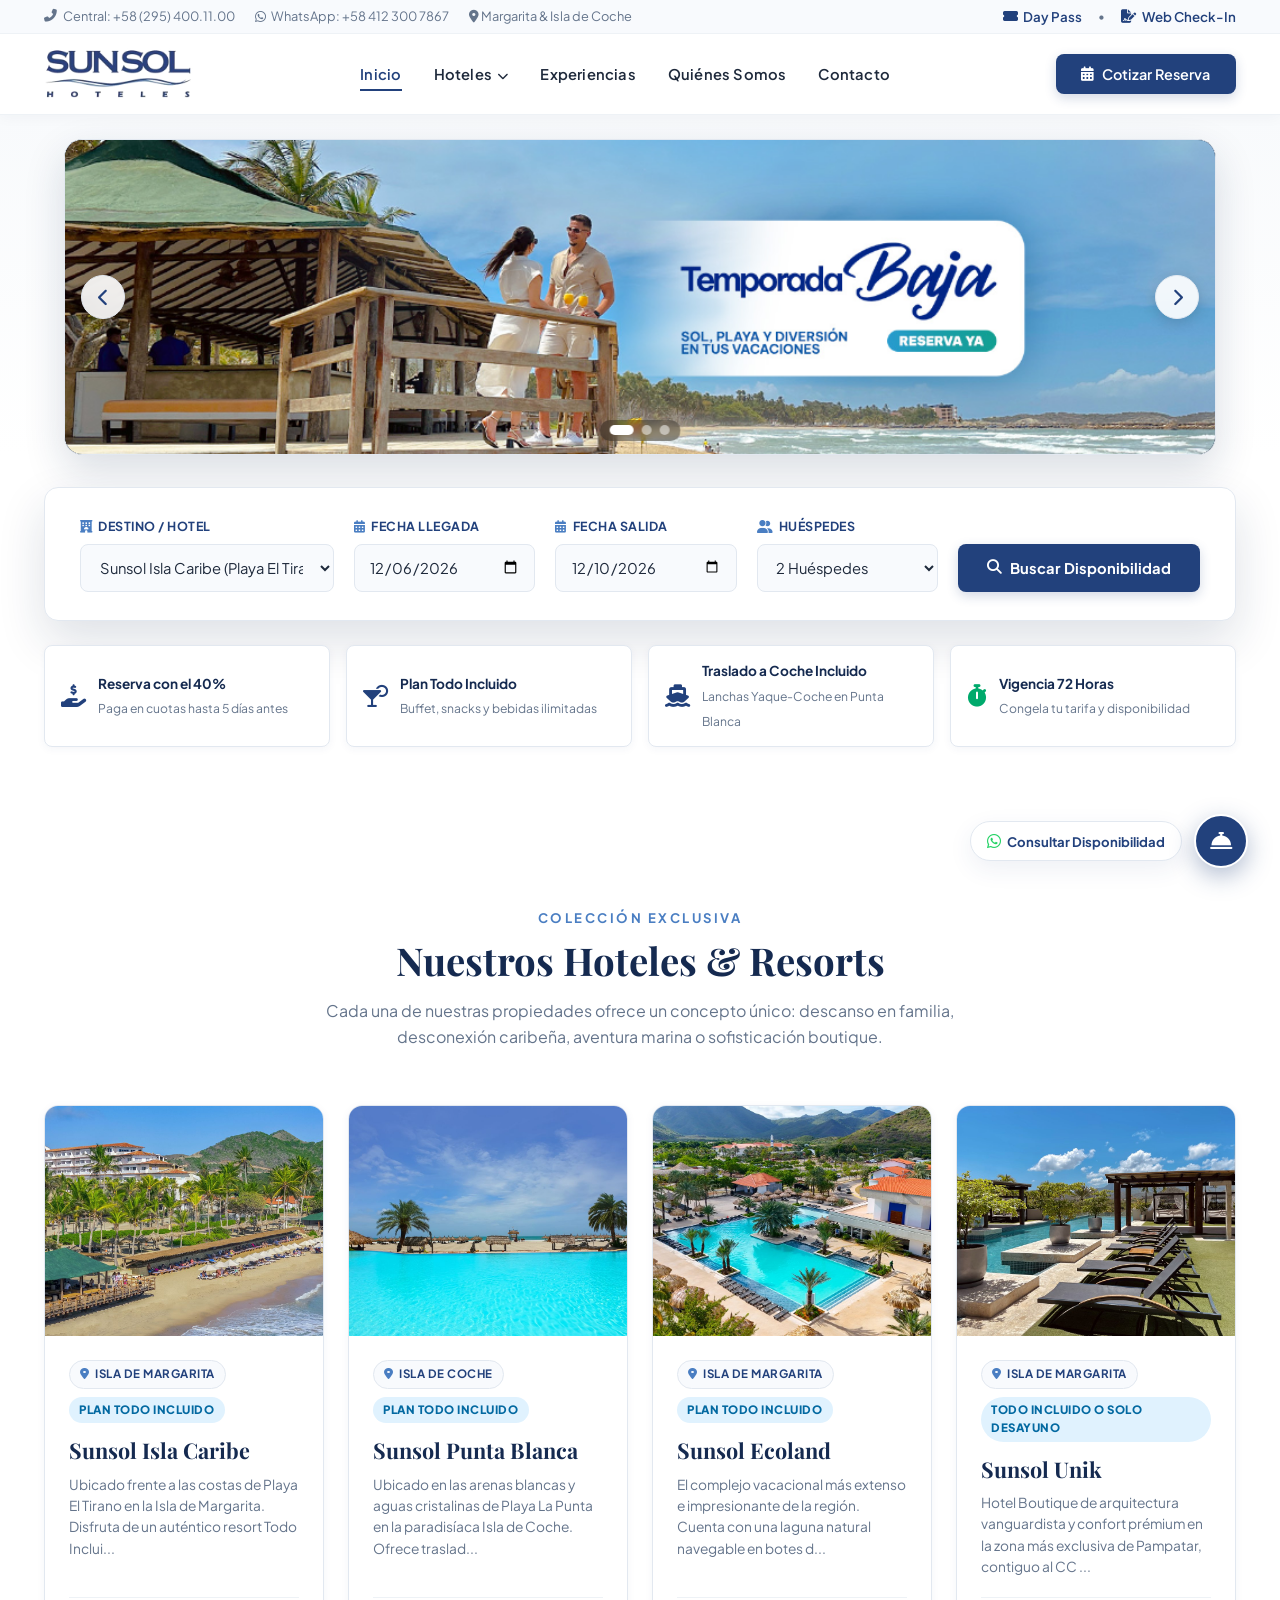
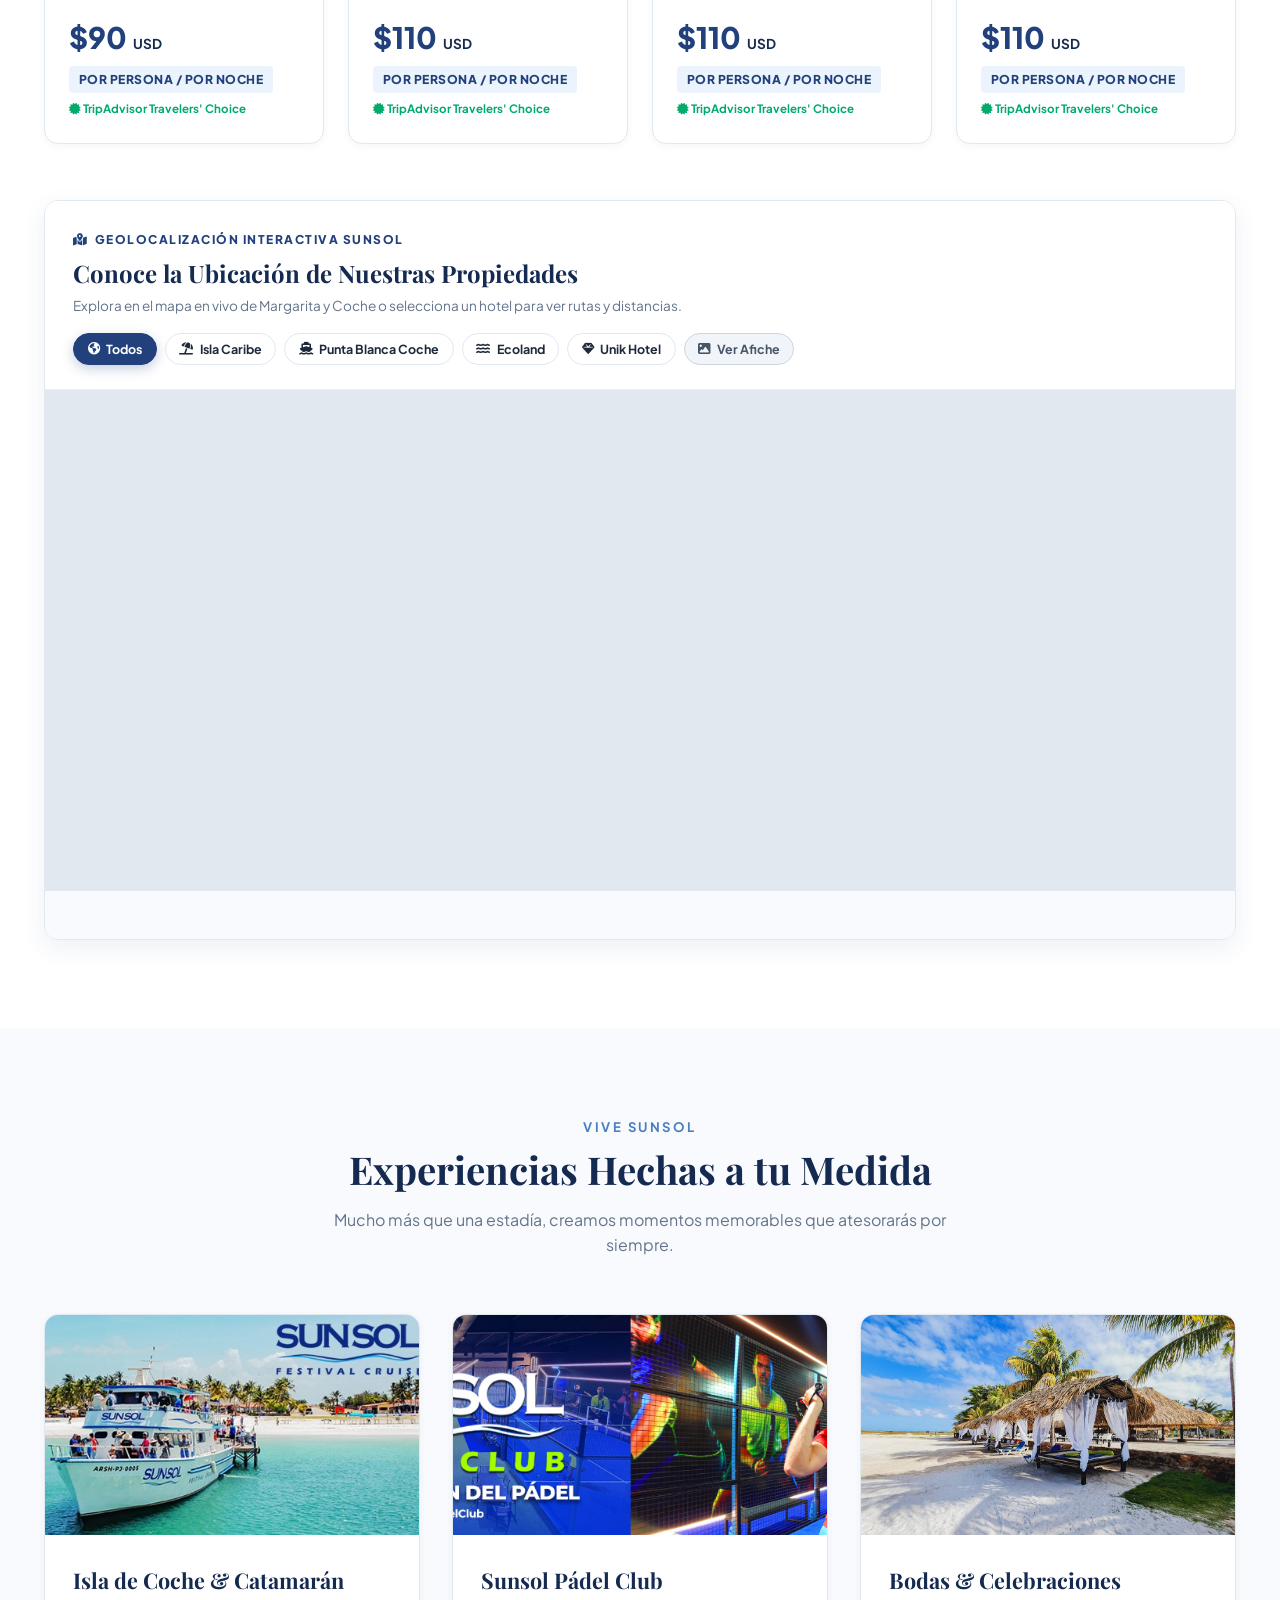
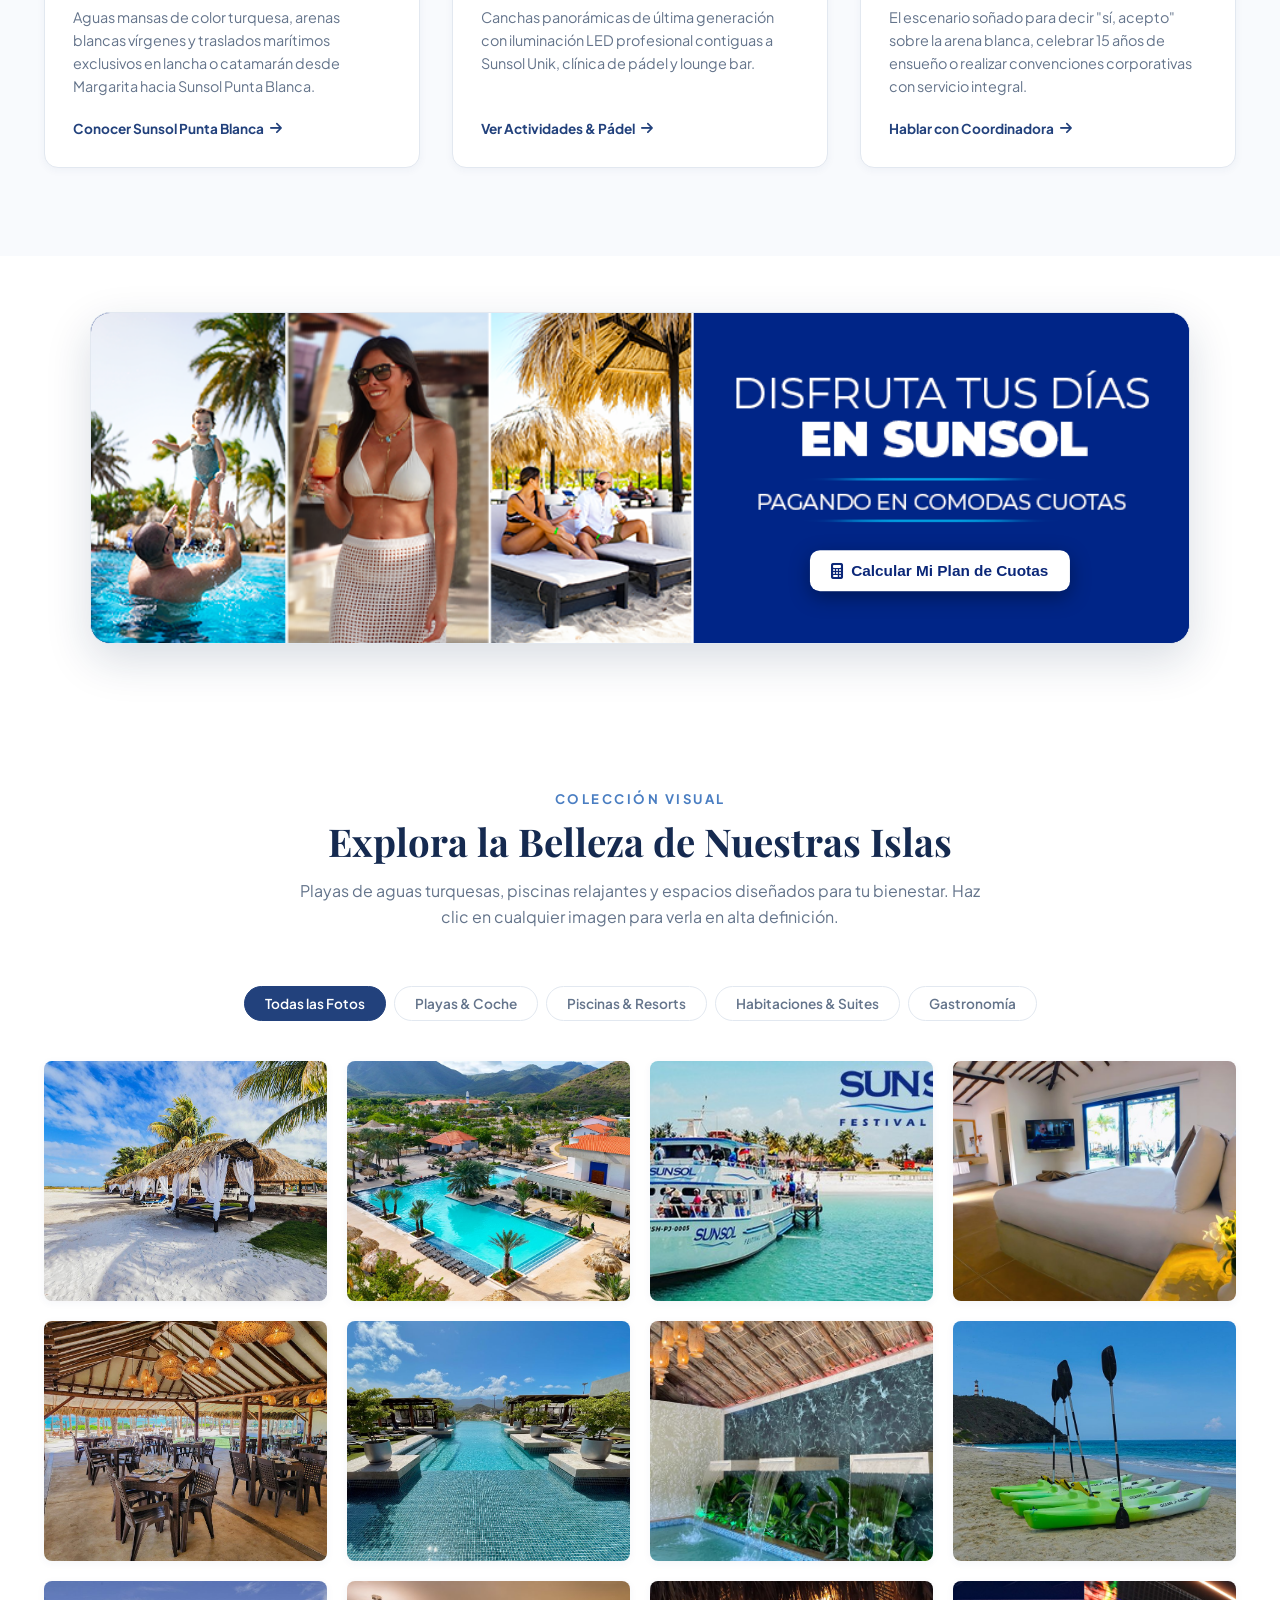
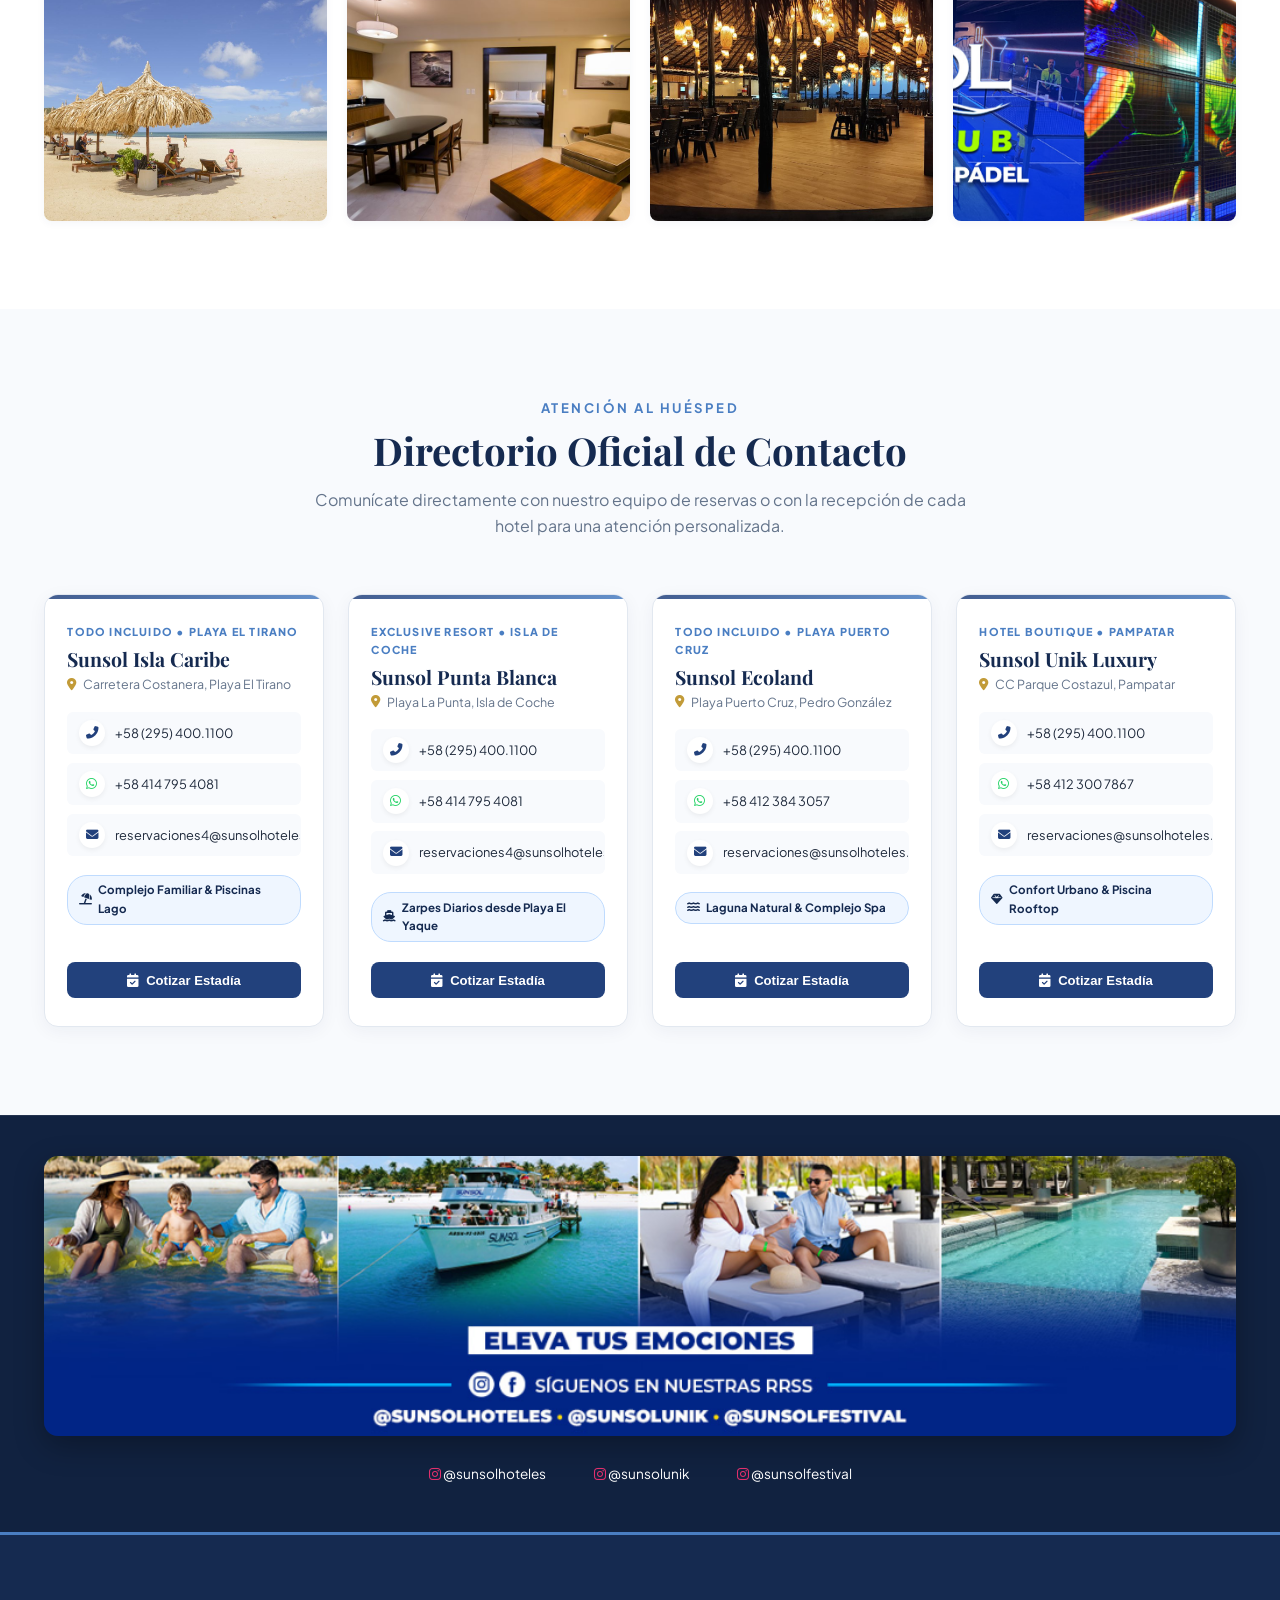
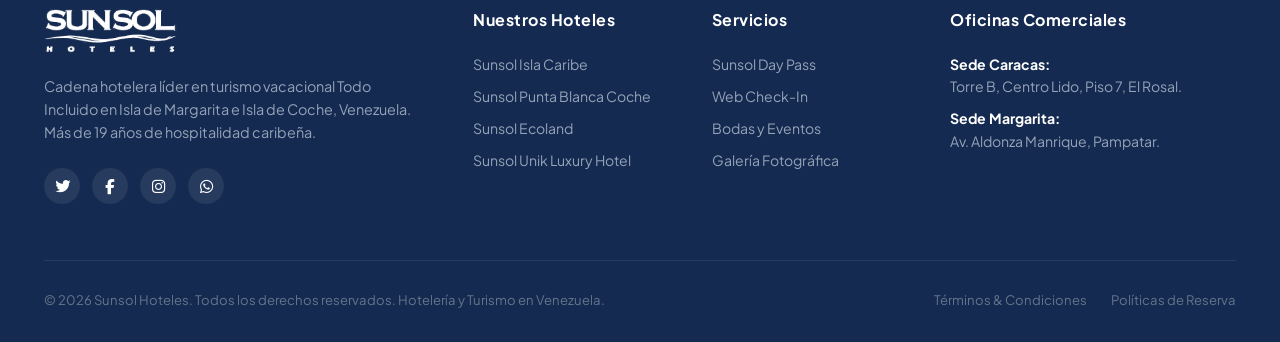
==== commit 67ee5541: "fix(experiencias): reemplazar banners horizontales recortados por fotografias reales limpias de Coch" ====
--- a/index.html
+++ b/index.html
@@ -1,4 +1,4 @@
-﻿<!DOCTYPE html>
+<!DOCTYPE html>
 <html lang="es">
 <head>
   <meta charset="UTF-8">
@@ -338,7 +338,7 @@
         <!-- Experiencia 1: Coche Festival Cruise & Coche Express -->
         <div class="experience-clean-card">
           <div class="exp-clean-img" style="height: 220px;">
-            <img src="assets/images/banner-festival-cruise-coche.png" alt="Isla de Coche y Festival Cruise" style="object-position: center top;">
+            <img src="assets/images/exp-festival-cruise.jpg" alt="Isla de Coche y Festival Cruise" style="object-position: center;">
           </div>
           <div class="exp-clean-body">
             <h3 class="exp-clean-title">Isla de Coche &amp; Catamarán</h3>
--- a/css/styles.css
+++ b/css/styles.css
@@ -1208,7 +1208,7 @@
 .modal-dialog {
   background: #FFFFFF;
   width: 100%;
-  max-width: 720px;
+  max-width: 740px;
   border-radius: var(--radius-md);
   overflow: hidden;
   box-shadow: var(--shadow-float);
@@ -1236,8 +1236,107 @@
 }
 
 .modal-body {
-  padding: 2rem;
+  padding: 1.75rem;
   overflow-y: auto;
+}
+
+/* Acciones armonizadas del Modal de Cotización */
+.modal-footer-harmonized {
+  display: flex;
+  justify-content: space-between;
+  align-items: center;
+  gap: 0.75rem;
+  margin-top: 1.25rem;
+  padding-top: 1rem;
+  border-top: 1px solid var(--border-light);
+}
+
+.modal-footer-harmonized .modal-actions-right {
+  display: flex;
+  gap: 0.65rem;
+  align-items: center;
+}
+
+.modal-footer-harmonized .btn-modal-close {
+  padding: 0.65rem 1.15rem;
+  font-size: 0.88rem;
+  font-weight: 600;
+  color: #64748B;
+  background: #FFFFFF;
+  border: 1.5px solid #CBD5E1;
+  border-radius: var(--radius-sm);
+  cursor: pointer;
+  transition: var(--transition);
+  display: inline-flex;
+  align-items: center;
+  gap: 0.4rem;
+}
+
+.modal-footer-harmonized .btn-modal-close:hover {
+  background: #F1F5F9;
+  color: #0F172A;
+  border-color: #94A3B8;
+}
+
+.modal-footer-harmonized .btn-modal-pdf {
+  background: #FFFFFF;
+  border: 1.5px solid var(--sunsol-blue);
+  color: var(--sunsol-blue);
+  font-weight: 700;
+  font-size: 0.88rem;
+  padding: 0.65rem 1.2rem;
+  border-radius: var(--radius-sm);
+  display: inline-flex;
+  align-items: center;
+  gap: 0.5rem;
+  cursor: pointer;
+  transition: var(--transition);
+  white-space: nowrap;
+}
+
+.modal-footer-harmonized .btn-modal-pdf:hover {
+  background: var(--sunsol-wave-light);
+  border-color: var(--sunsol-blue-light);
+}
+
+.modal-footer-harmonized .btn-modal-submit {
+  background: var(--sunsol-blue);
+  color: #FFFFFF;
+  font-weight: 700;
+  font-size: 0.88rem;
+  padding: 0.65rem 1.35rem;
+  border-radius: var(--radius-sm);
+  display: inline-flex;
+  align-items: center;
+  gap: 0.5rem;
+  border: none;
+  cursor: pointer;
+  box-shadow: 0 4px 12px rgba(34, 65, 124, 0.22);
+  transition: var(--transition);
+  white-space: nowrap;
+}
+
+.modal-footer-harmonized .btn-modal-submit:hover {
+  background: var(--sunsol-blue-dark);
+  box-shadow: 0 6px 16px rgba(34, 65, 124, 0.3);
+  transform: translateY(-1px);
+}
+
+@media (max-width: 660px) {
+  .modal-footer-harmonized {
+    flex-direction: column-reverse;
+    gap: 0.6rem;
+  }
+  .modal-footer-harmonized .modal-actions-right {
+    flex-direction: column;
+    width: 100%;
+    gap: 0.6rem;
+  }
+  .modal-footer-harmonized button,
+  .modal-footer-harmonized .modal-actions-right button {
+    width: 100% !important;
+    justify-content: center !important;
+  }
 }
 
 /* ==========================================================
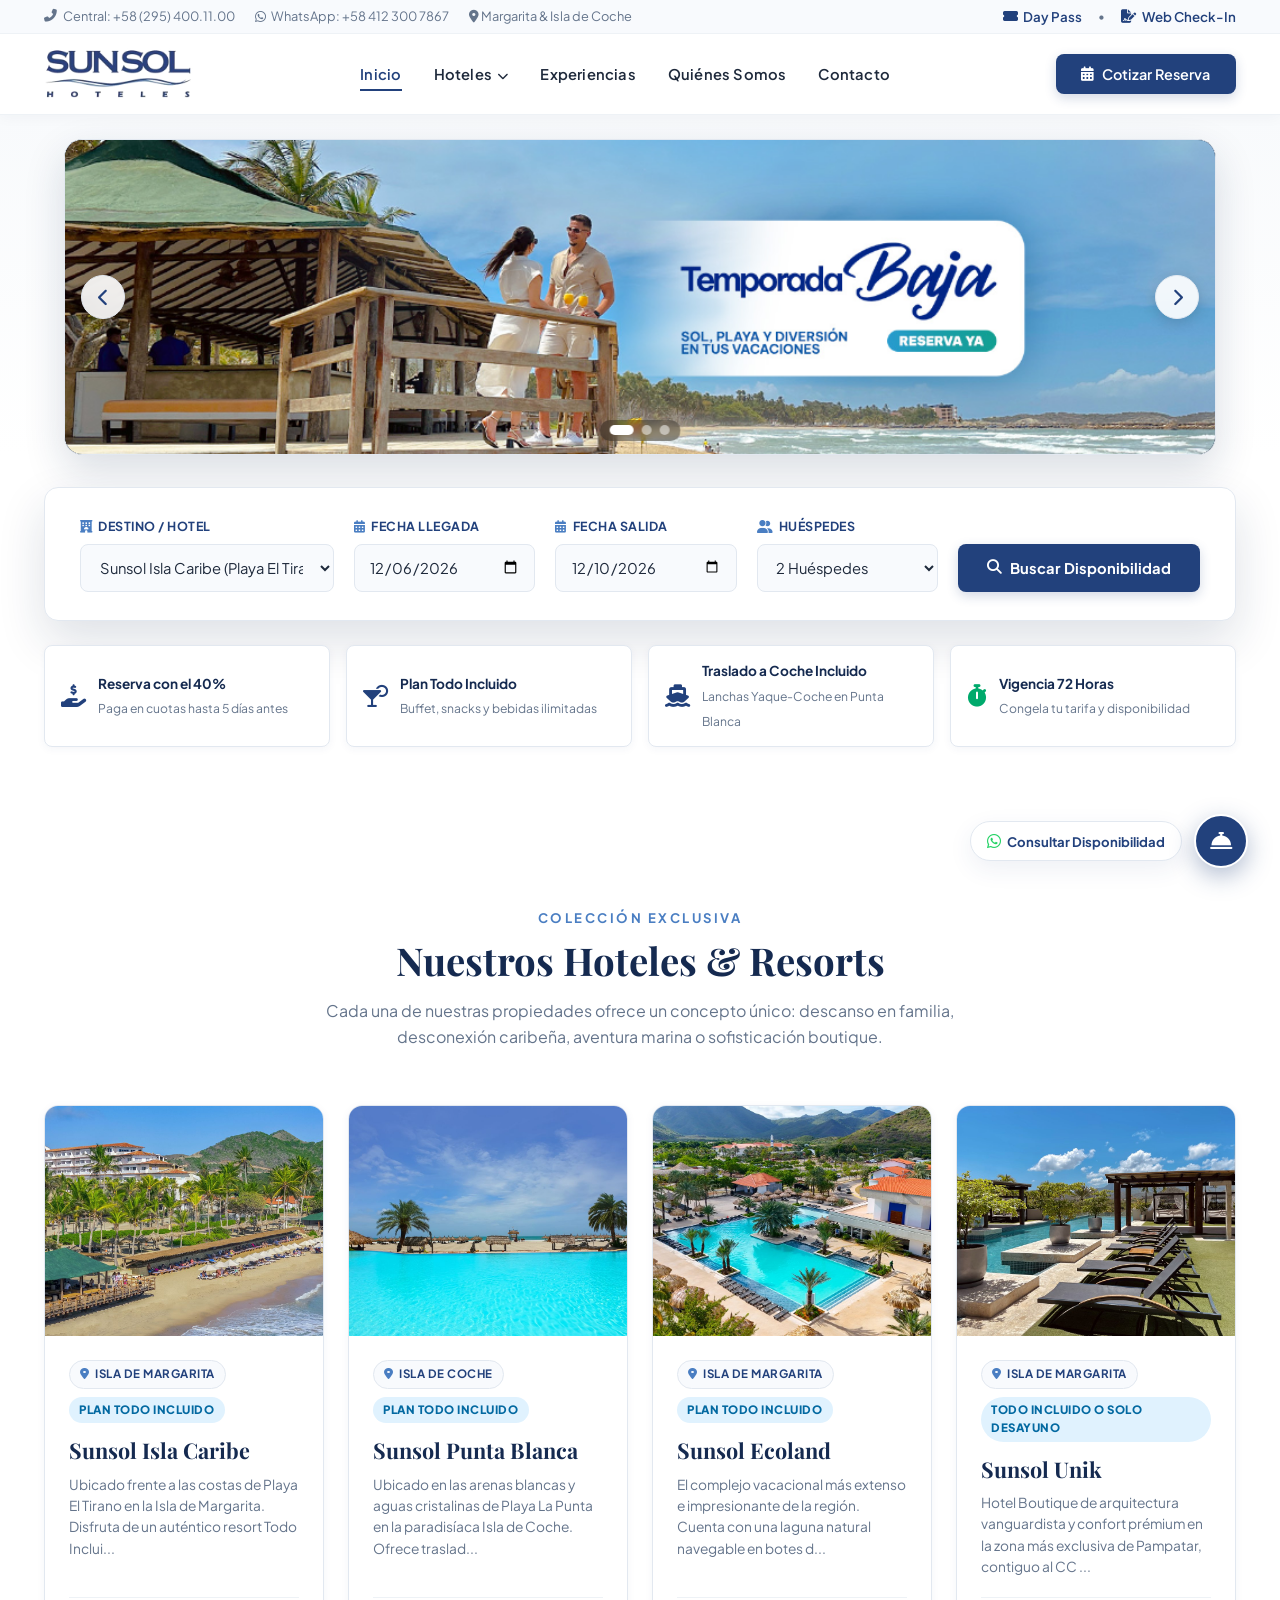
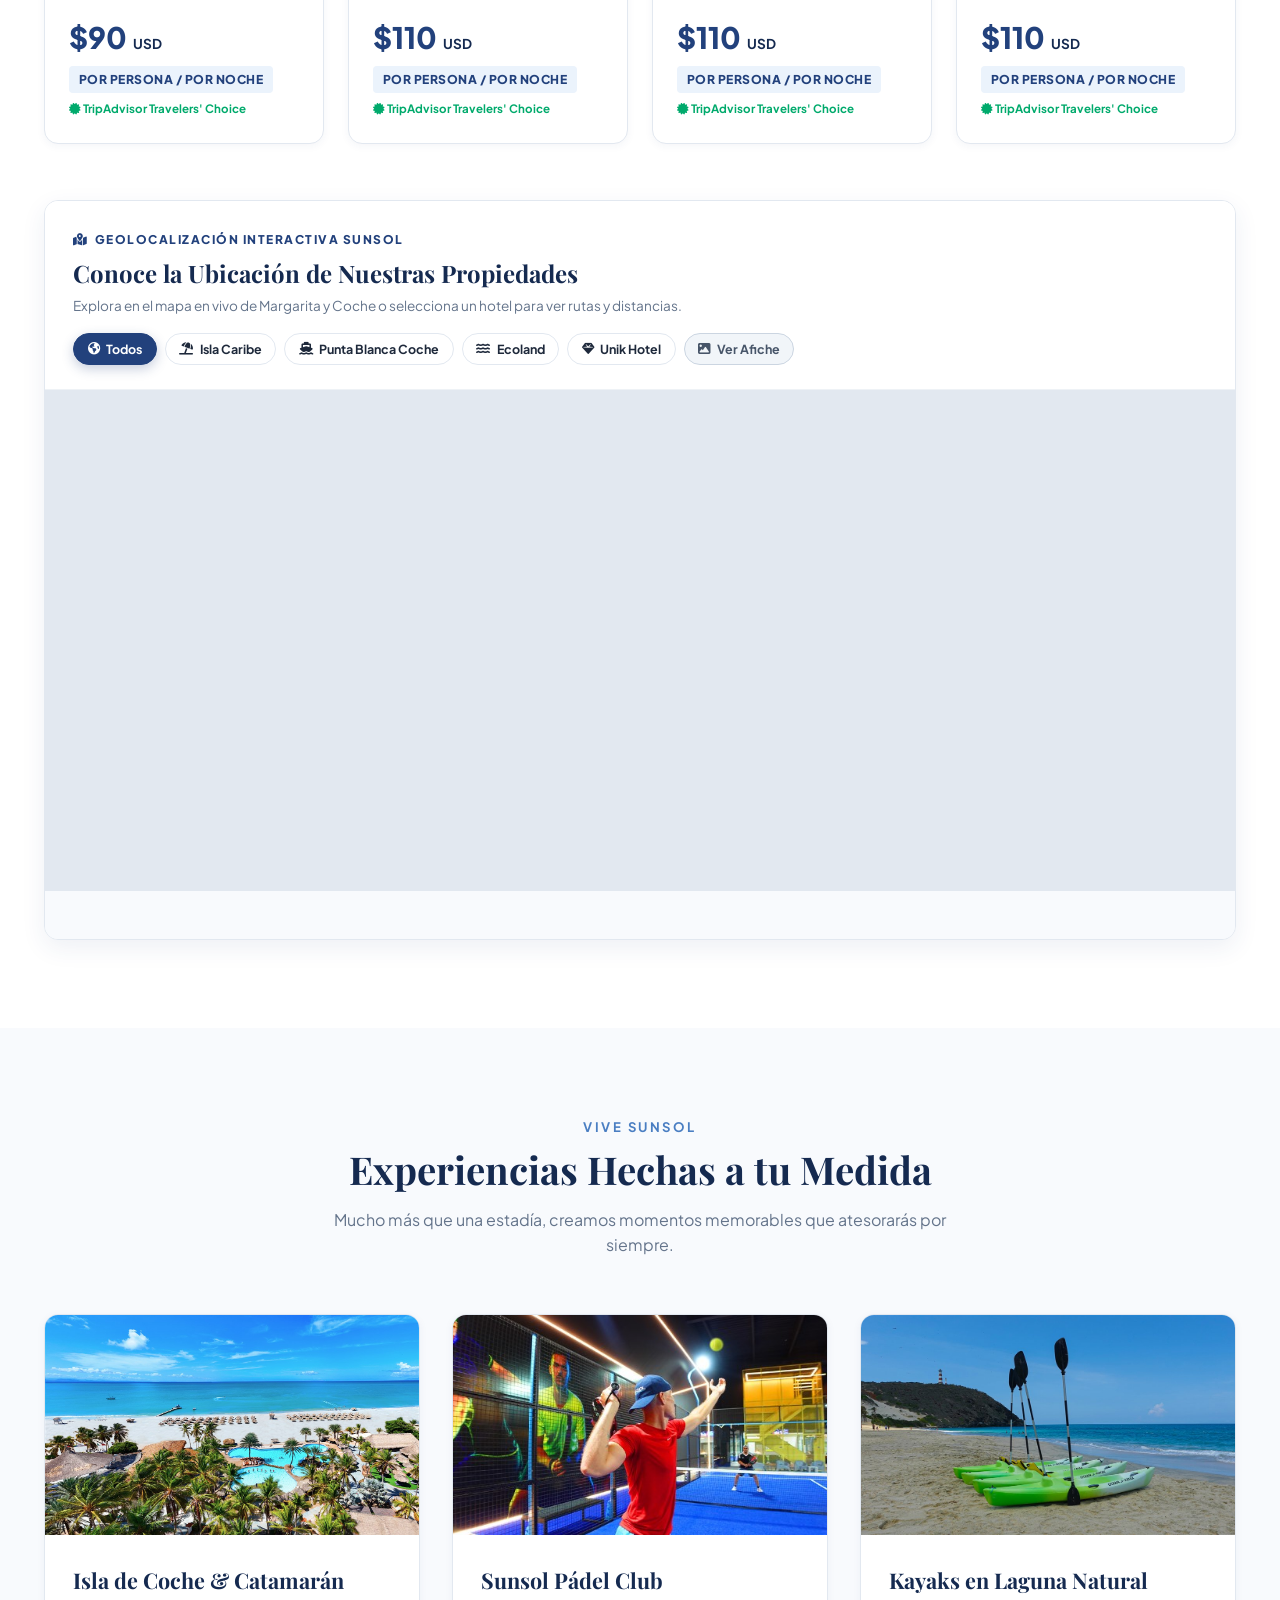
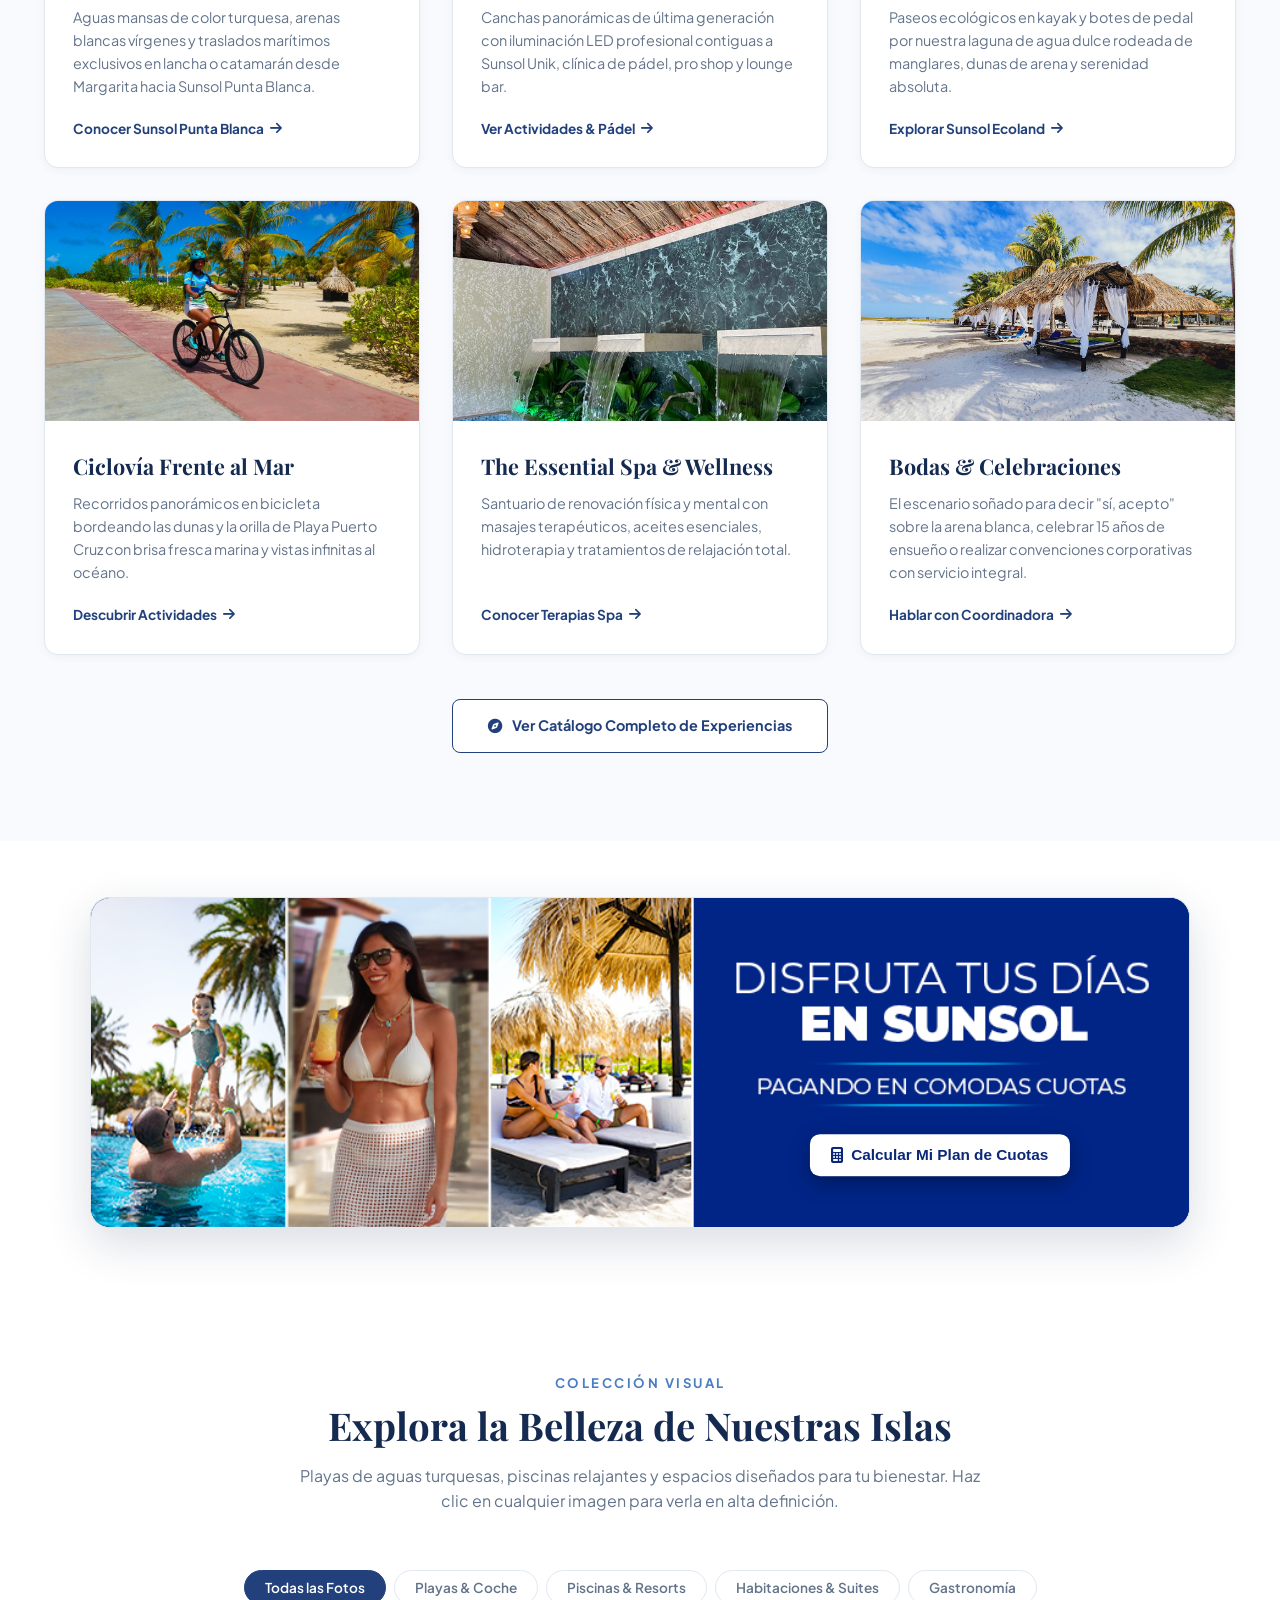
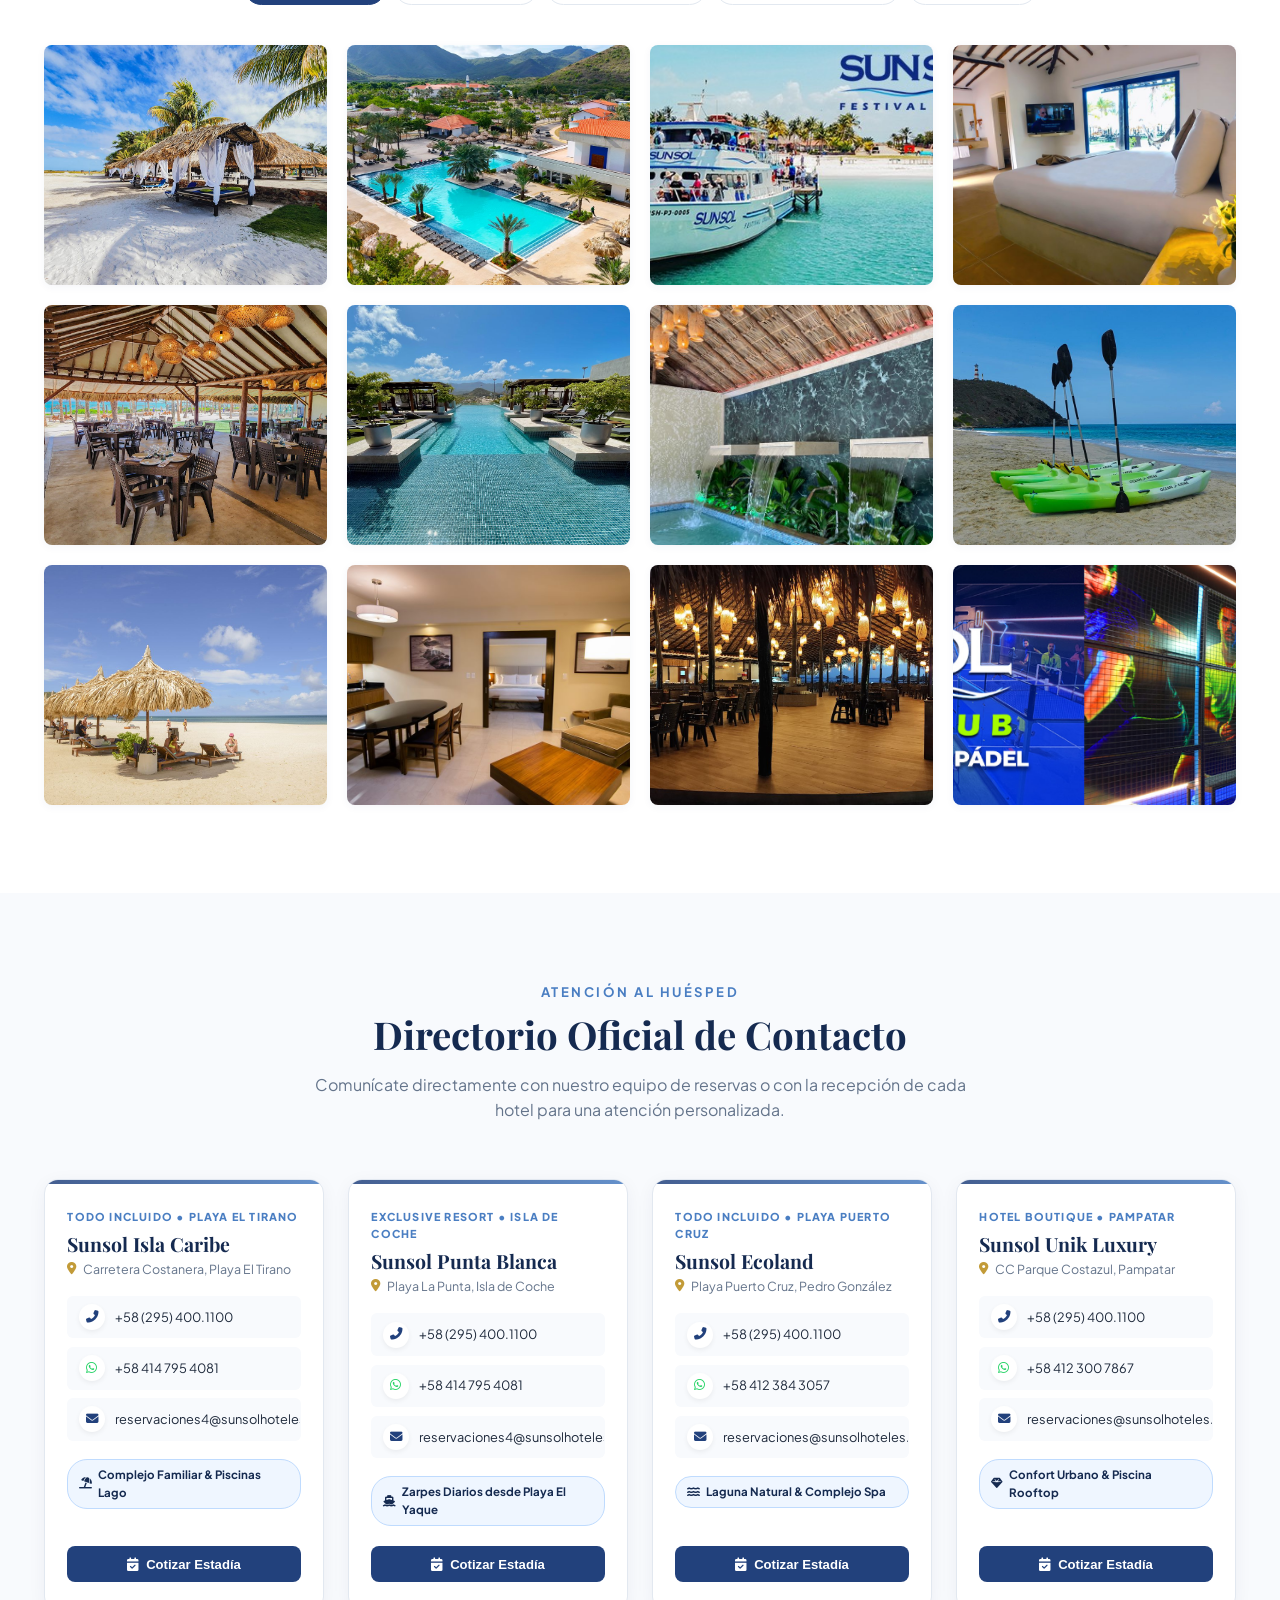
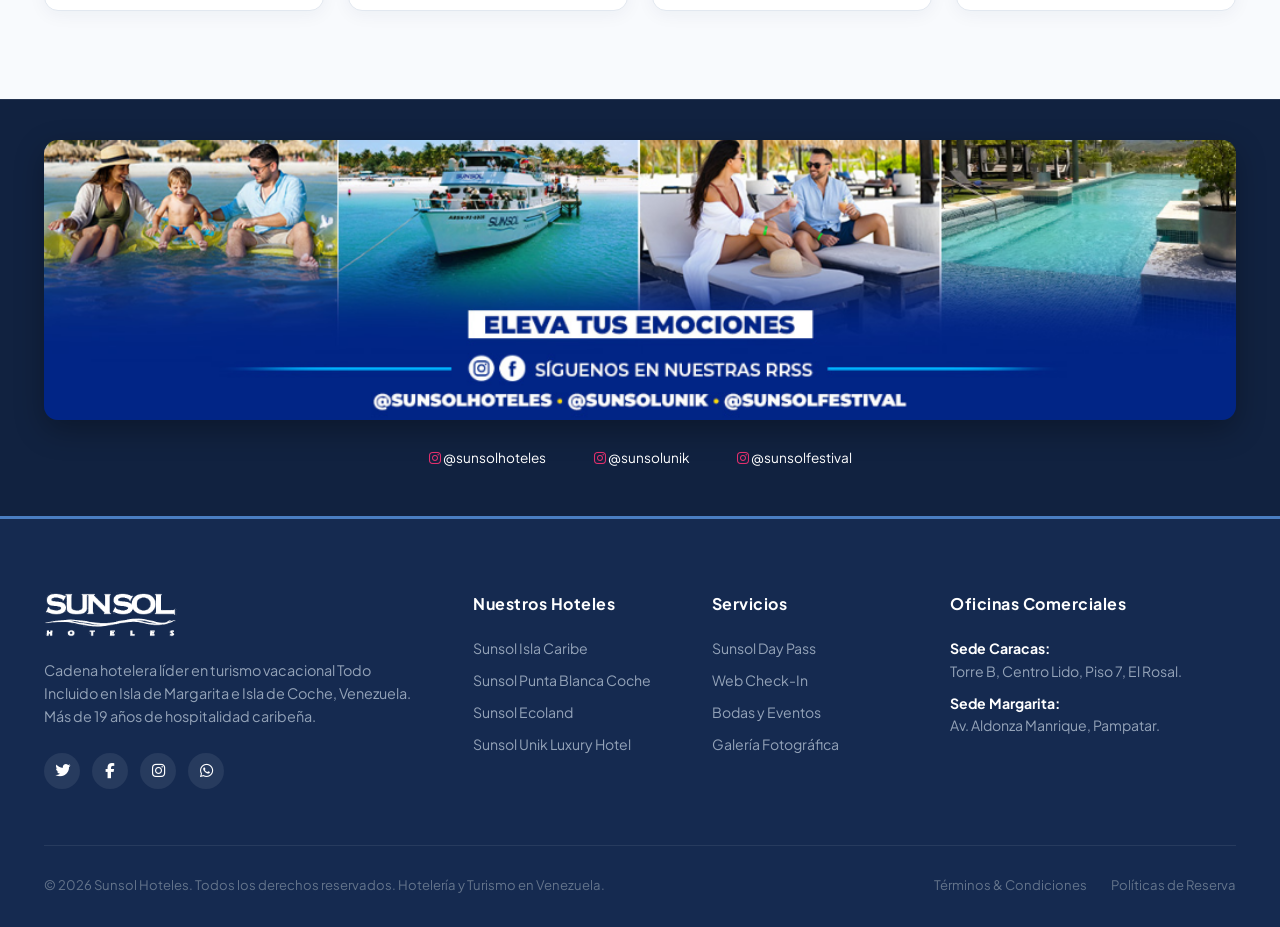
==== commit 42b5531f: "fix(experiencias): reemplazar banners recortados con fotografias limpias y ampliar catalogo de exper" ====
--- a/index.html
+++ b/index.html
@@ -335,10 +335,10 @@
       </div>
 
       <div class="experiences-trio-grid">
-        <!-- Experiencia 1: Coche Festival Cruise & Coche Express -->
+        <!-- Experiencia 1: Isla de Coche & Punta Blanca -->
         <div class="experience-clean-card">
           <div class="exp-clean-img" style="height: 220px;">
-            <img src="assets/images/exp-festival-cruise.jpg" alt="Isla de Coche y Festival Cruise" style="object-position: center;">
+            <img src="assets/images/exp-coche-aerial.jpg" alt="Isla de Coche y Sunsol Punta Blanca" style="object-position: center;">
           </div>
           <div class="exp-clean-body">
             <h3 class="exp-clean-title">Isla de Coche &amp; Catamarán</h3>
@@ -351,15 +351,15 @@
           </div>
         </div>
 
-        <!-- Experiencia 2: Sunsol Padel Club & Deportes -->
+        <!-- Experiencia 2: Sunsol Pádel Club -->
         <div class="experience-clean-card">
           <div class="exp-clean-img" style="height: 220px;">
-            <img src="assets/images/banner-padel-club.png" alt="Sunsol Padel Club" style="object-position: center top;">
+            <img src="assets/images/exp-padel-club.jpg" alt="Sunsol Pádel Club" style="object-position: center;">
           </div>
           <div class="exp-clean-body">
             <h3 class="exp-clean-title">Sunsol Pádel Club</h3>
             <p class="exp-clean-desc">
-              Canchas panorámicas de última generación con iluminación LED profesional contiguas a Sunsol Unik, clínica de pádel y lounge bar.
+              Canchas panorámicas de última generación con iluminación LED profesional contiguas a Sunsol Unik, clínica de pádel, pro shop y lounge bar.
             </p>
             <a href="experiencias.html" class="exp-clean-link">
               Ver Actividades &amp; Pádel <i class="fas fa-arrow-right"></i>
@@ -367,10 +367,58 @@
           </div>
         </div>
 
-        <!-- Experiencia 3: Bodas & Eventos -->
+        <!-- Experiencia 3: Kayaks & Laguna Natural -->
         <div class="experience-clean-card">
           <div class="exp-clean-img" style="height: 220px;">
-            <img src="assets/images/punta-blanca-beach.jpg" alt="Bodas frente al mar Sunsol">
+            <img src="assets/images/exp-kayak-laguna.jpg" alt="Paseos en Kayak y Botes de Pedal en Laguna Natural Ecoland" style="object-position: center;">
+          </div>
+          <div class="exp-clean-body">
+            <h3 class="exp-clean-title">Kayaks en Laguna Natural</h3>
+            <p class="exp-clean-desc">
+              Paseos ecológicos en kayak y botes de pedal por nuestra laguna de agua dulce rodeada de manglares, dunas de arena y serenidad absoluta.
+            </p>
+            <a href="ecoland.html" class="exp-clean-link">
+              Explorar Sunsol Ecoland <i class="fas fa-arrow-right"></i>
+            </a>
+          </div>
+        </div>
+
+        <!-- Experiencia 4: Ciclovía & Bicis Frente al Mar -->
+        <div class="experience-clean-card">
+          <div class="exp-clean-img" style="height: 220px;">
+            <img src="assets/images/exp-ciclovia-mar.jpg" alt="Ciclovía y paseos en bicicleta frente al mar en Ecoland" style="object-position: center;">
+          </div>
+          <div class="exp-clean-body">
+            <h3 class="exp-clean-title">Ciclovía Frente al Mar</h3>
+            <p class="exp-clean-desc">
+              Recorridos panorámicos en bicicleta bordeando las dunas y la orilla de Playa Puerto Cruz con brisa fresca marina y vistas infinitas al océano.
+            </p>
+            <a href="ecoland.html" class="exp-clean-link">
+              Descubrir Actividades <i class="fas fa-arrow-right"></i>
+            </a>
+          </div>
+        </div>
+
+        <!-- Experiencia 5: The Essential Spa & Wellness -->
+        <div class="experience-clean-card">
+          <div class="exp-clean-img" style="height: 220px;">
+            <img src="assets/images/ecoland-spa.jpg" alt="The Essential Spa en Sunsol Hoteles" style="object-position: center;">
+          </div>
+          <div class="exp-clean-body">
+            <h3 class="exp-clean-title">The Essential Spa &amp; Wellness</h3>
+            <p class="exp-clean-desc">
+              Santuario de renovación física y mental con masajes terapéuticos, aceites esenciales, hidroterapia y tratamientos de relajación total.
+            </p>
+            <a href="experiencias.html" class="exp-clean-link">
+              Conocer Terapias Spa <i class="fas fa-arrow-right"></i>
+            </a>
+          </div>
+        </div>
+
+        <!-- Experiencia 6: Bodas & Celebraciones -->
+        <div class="experience-clean-card">
+          <div class="exp-clean-img" style="height: 220px;">
+            <img src="assets/images/punta-blanca-beach.jpg" alt="Bodas frente al mar Sunsol" style="object-position: center;">
           </div>
           <div class="exp-clean-body">
             <h3 class="exp-clean-title">Bodas &amp; Celebraciones</h3>
@@ -382,6 +430,12 @@
             </a>
           </div>
         </div>
+      </div>
+
+      <div style="text-align: center; margin-top: 2.75rem;">
+        <a href="experiencias.html" class="btn-sunsol-secondary" style="padding: 0.9rem 2.2rem; font-weight: 700; display: inline-flex; align-items: center; gap: 0.6rem;">
+          <i class="fas fa-compass"></i> Ver Catálogo Completo de Experiencias
+        </a>
       </div>
     </div>
   </section>
--- a/css/styles.css
+++ b/css/styles.css
@@ -1412,7 +1412,7 @@
     grid-template-columns: repeat(2, 1fr);
   }
   .experiences-trio-grid {
-    grid-template-columns: 1fr;
+    grid-template-columns: repeat(2, 1fr);
   }
   .gallery-cards-grid {
     grid-template-columns: repeat(2, 1fr);
@@ -1673,6 +1673,10 @@
     grid-template-columns: 1fr;
   }
 
+  .experiences-trio-grid {
+    grid-template-columns: 1fr;
+  }
+
   .gallery-cards-grid {
     grid-template-columns: 1fr;
   }
@@ -2101,7 +2105,6 @@
   display: none;
   position: relative;
   width: 100%;
-  aspect-ratio: 16 / 10;
   overflow: hidden;
   animation: mapFadeIn 0.4s ease forwards;
 }
@@ -2112,8 +2115,7 @@
 
 .map-scene-img {
   width: 100%;
-  height: 100%;
-  object-fit: cover;
+  height: auto;
   display: block;
   user-select: none;
   pointer-events: none;
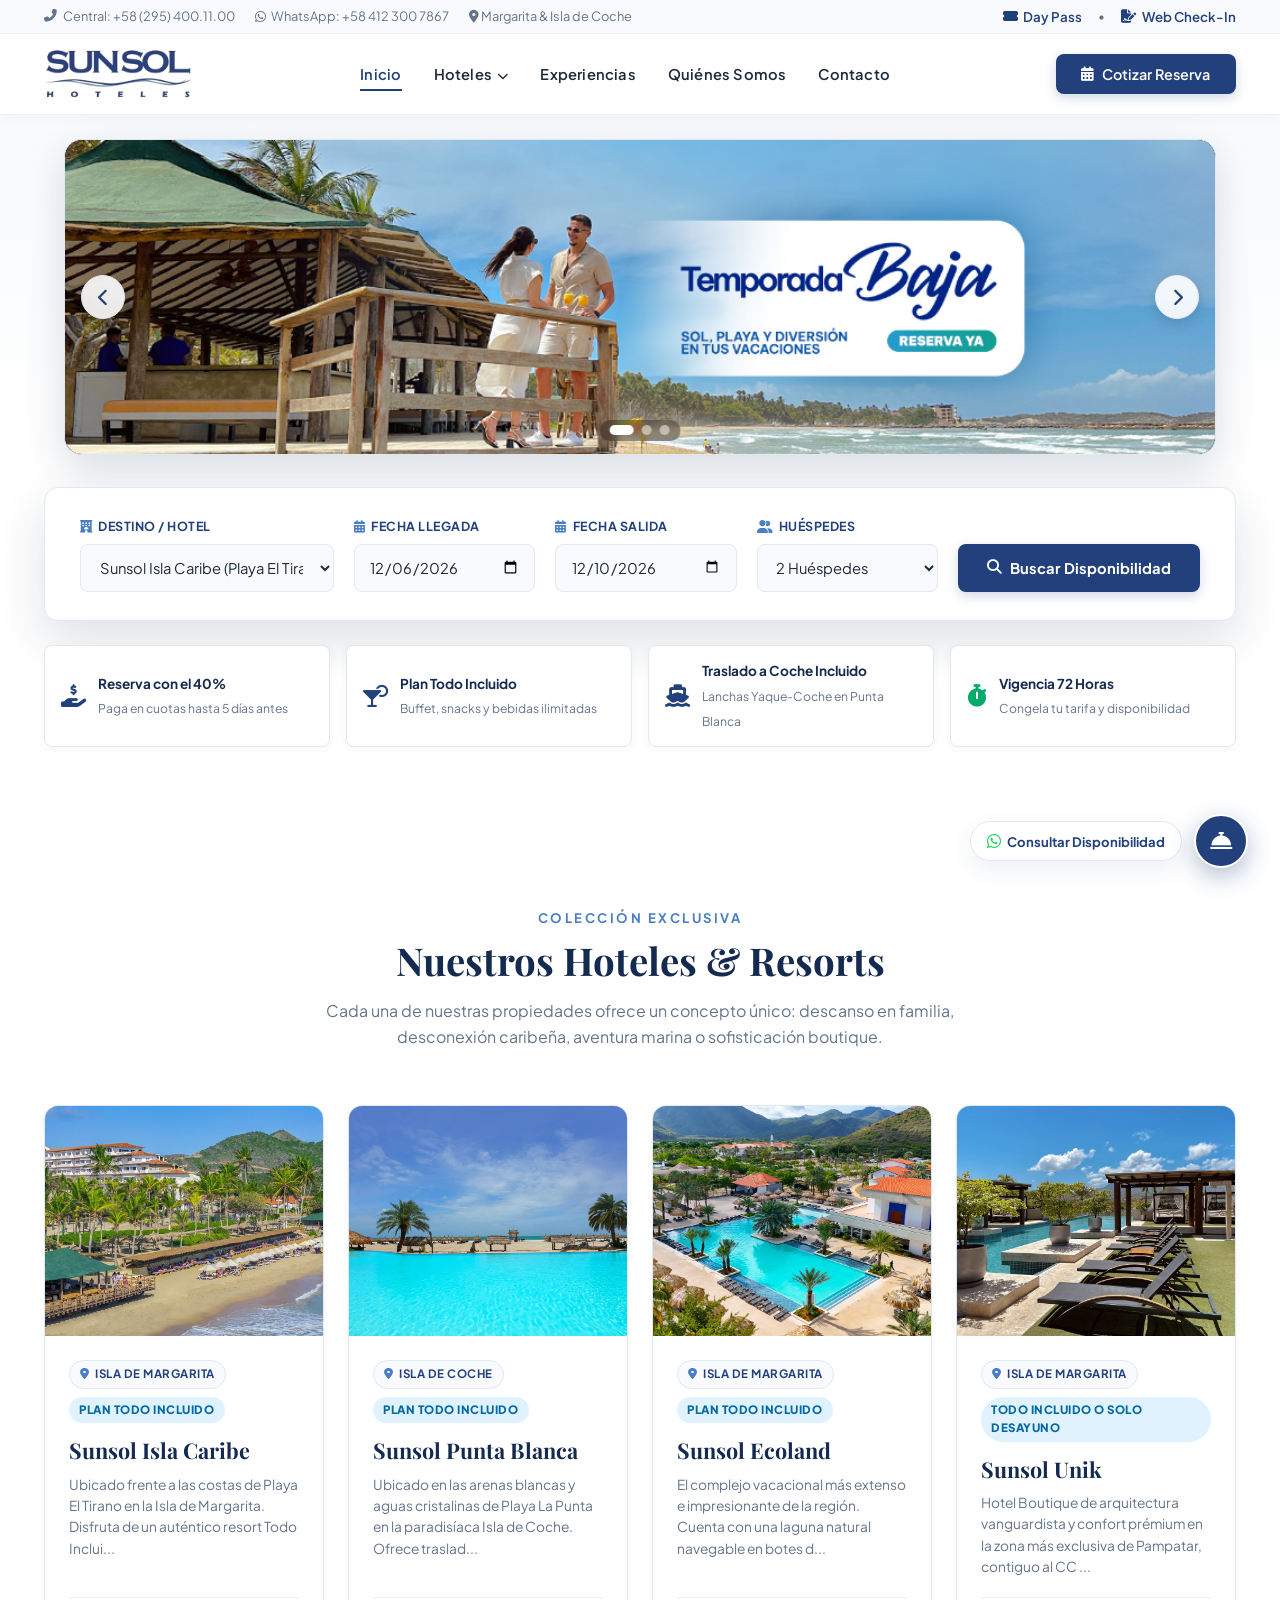
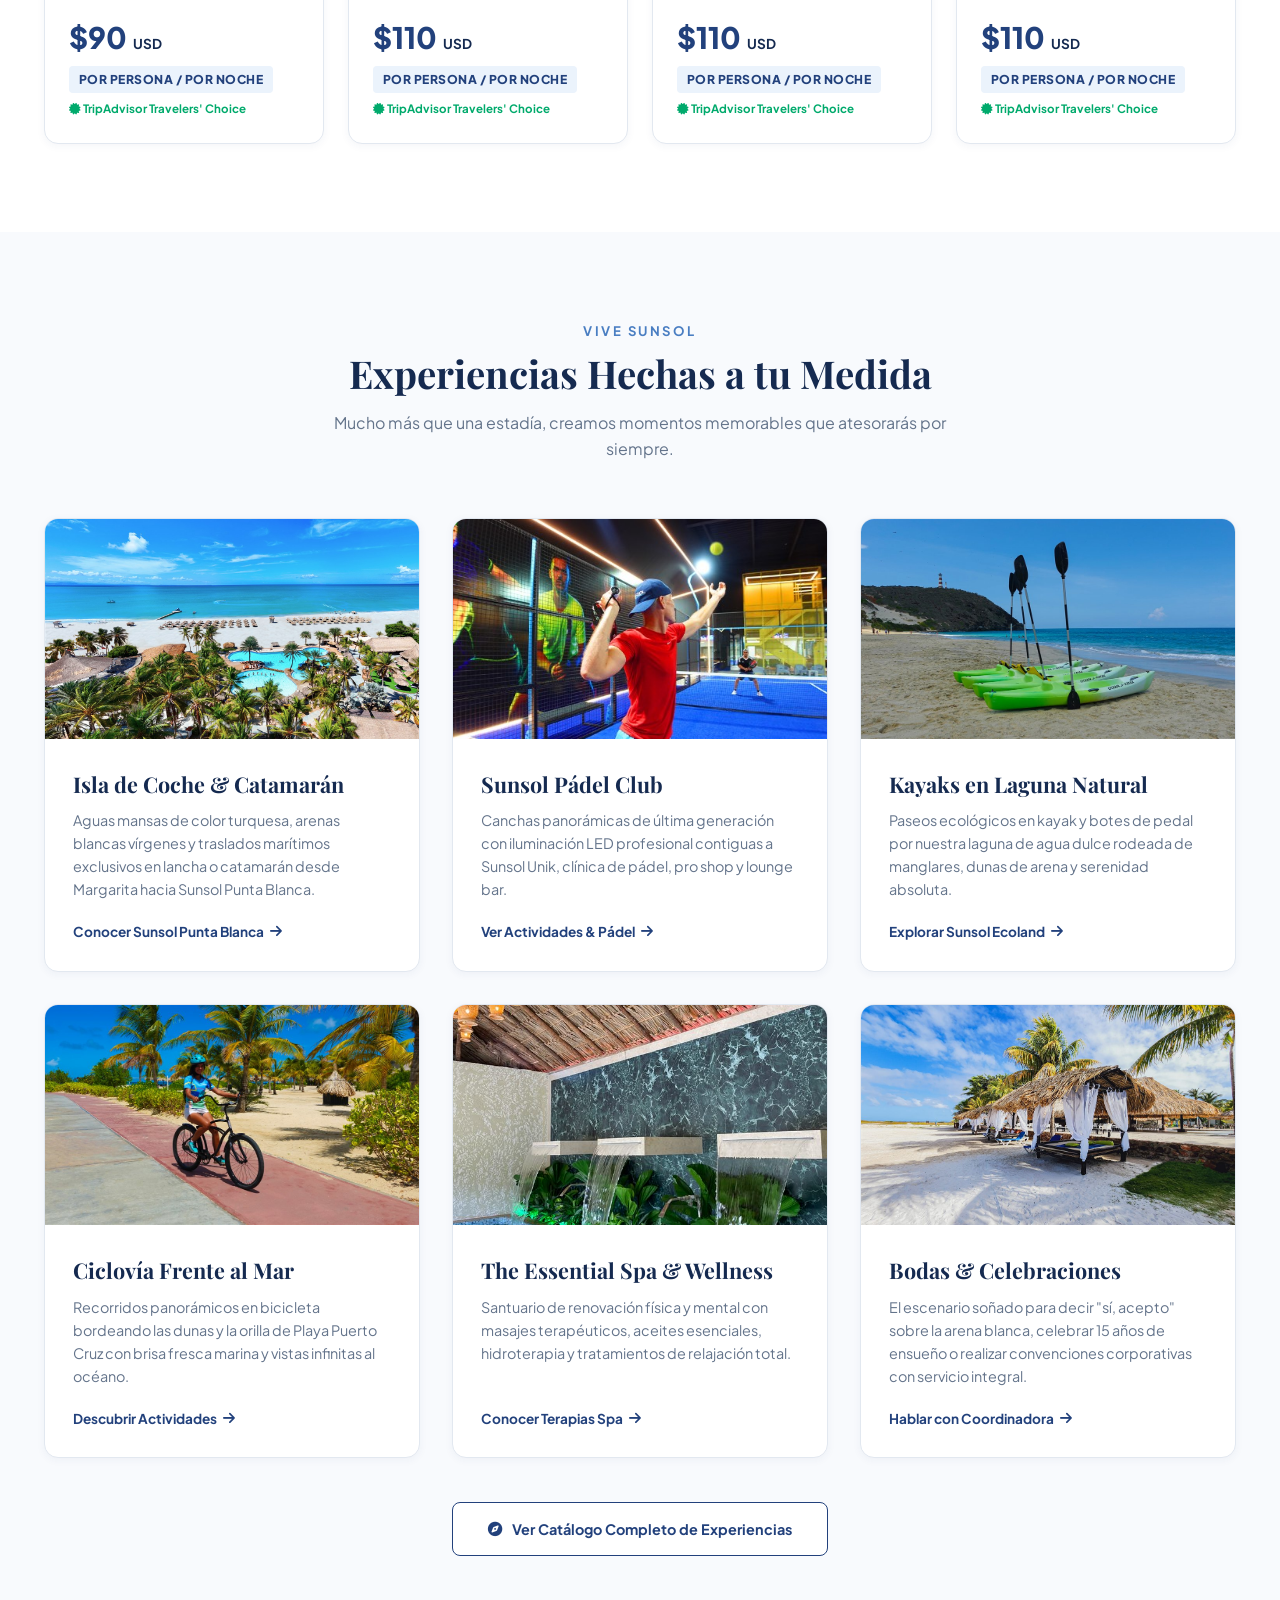
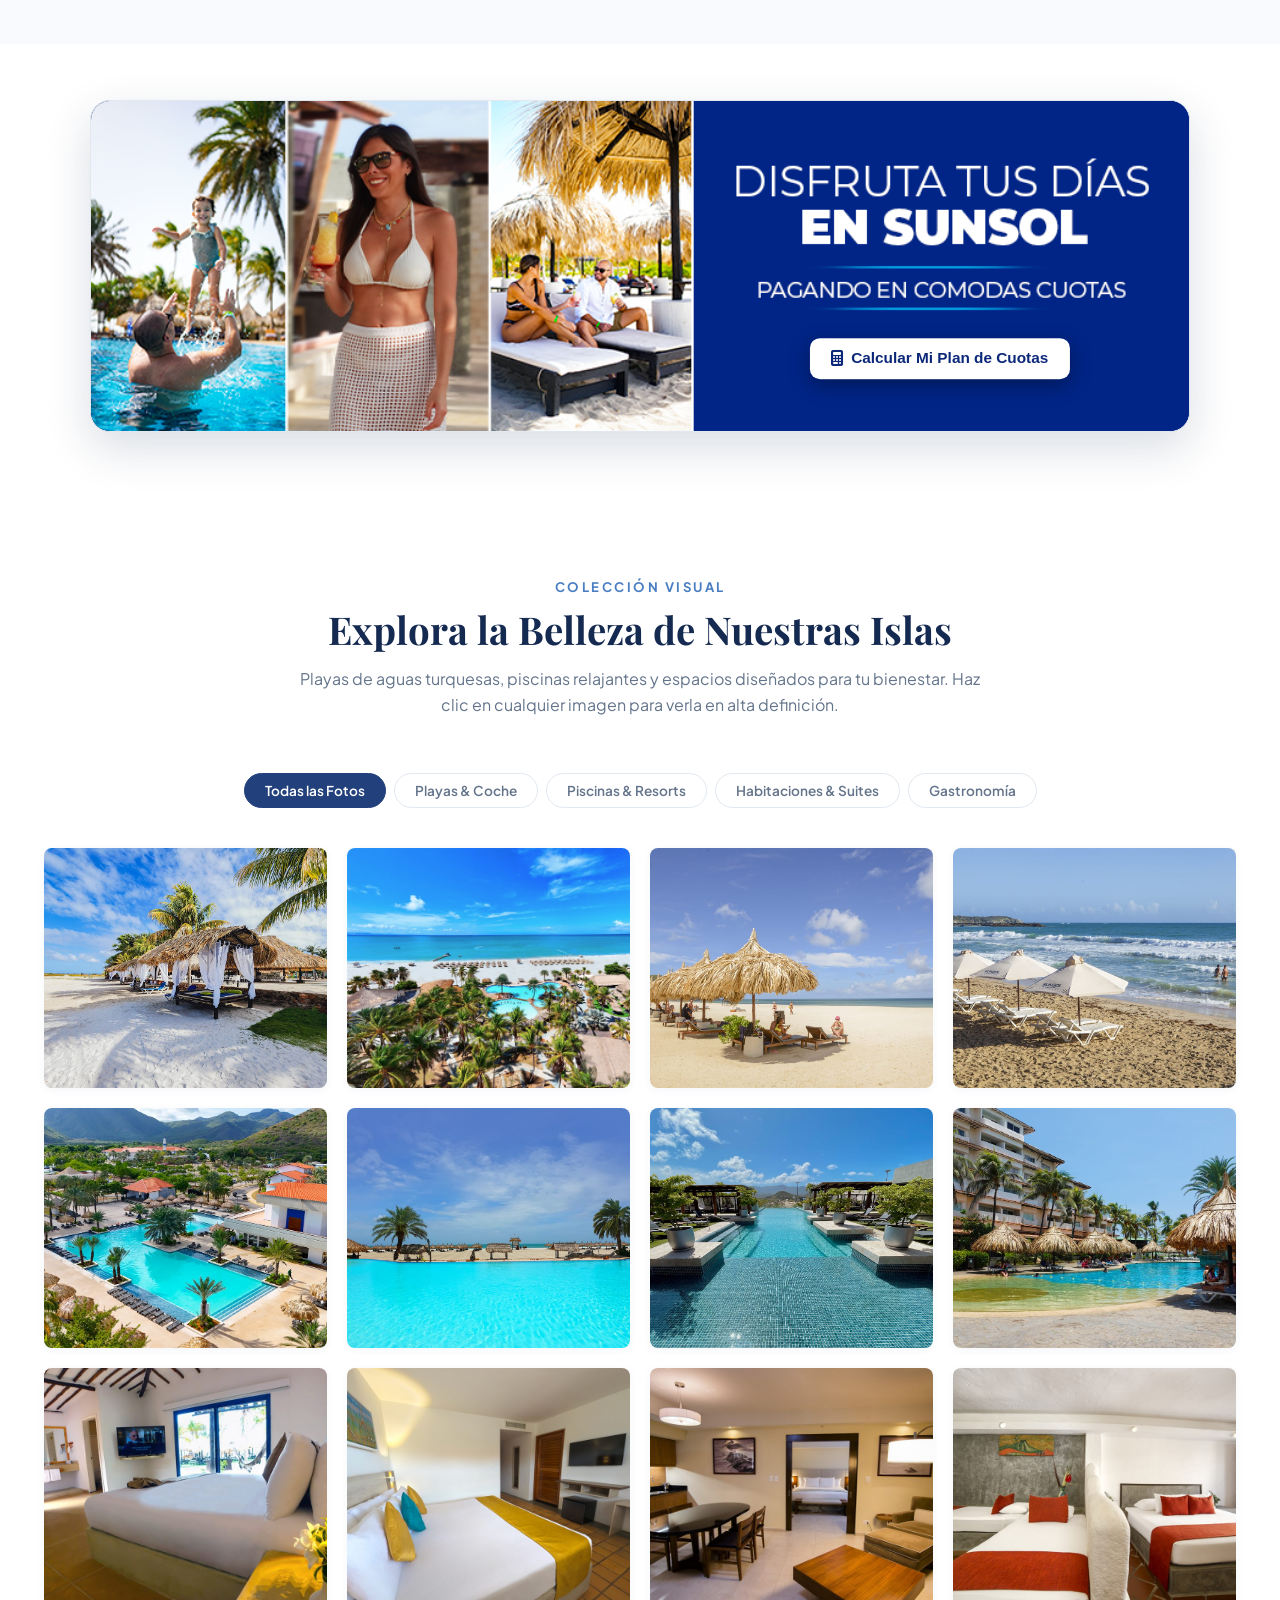
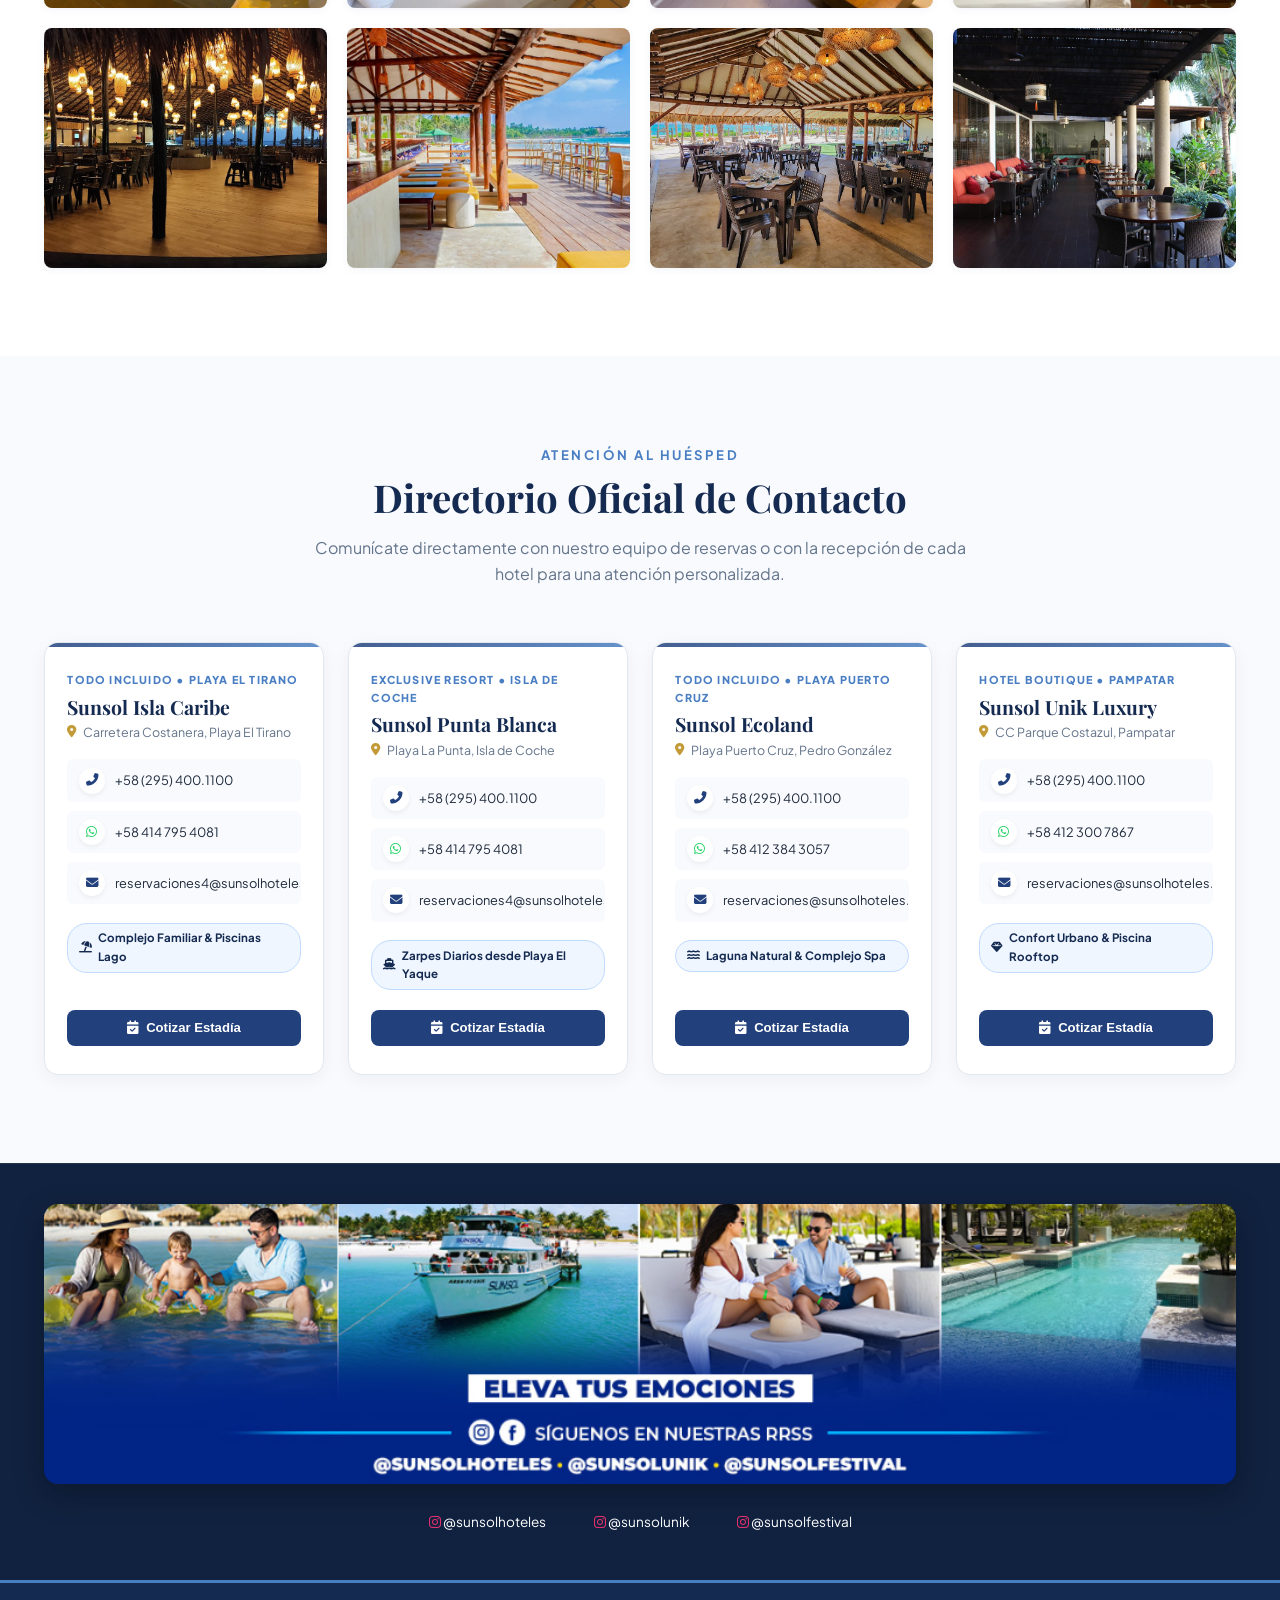
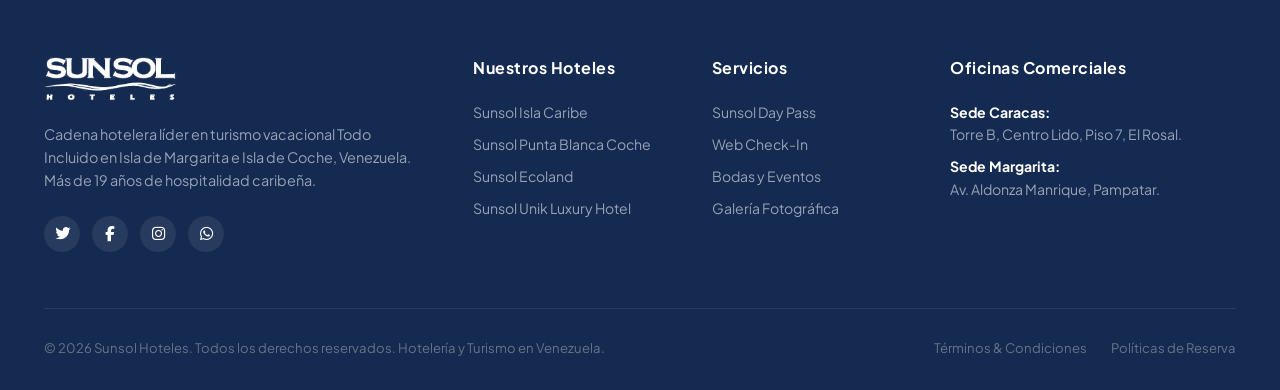
==== commit cf93610c: "fix(home): eliminar seccion de mapa interactivo con marcas de agua y dependencias de leaflet" ====
--- a/index.html
+++ b/index.html
@@ -13,9 +13,6 @@
   <!-- Tipografías & Font Awesome Icons -->
   <link rel="stylesheet" href="https://cdnjs.cloudflare.com/ajax/libs/font-awesome/6.4.0/css/all.min.css">
   
-  <!-- Leaflet Mapas Interactivos -->
-  <link rel="stylesheet" href="https://unpkg.com/leaflet@1.9.4/dist/leaflet.css" />
-
   <!-- Estilos Oficiales Sunsol -->
   <link rel="stylesheet" href="css/styles.css">
 </head>
@@ -263,61 +260,6 @@
       <div class="hotels-luxury-grid" id="hotels-clean-grid">
         <!-- Renderizado dinámicamente con js/main.js -->
       </div>
-
-      <!-- MAPA DE UBICACIÓN INTERACTIVO DE LAS PROPIEDADES -->
-      <div class="geo-explorer-card" style="margin-top: 3.5rem; background: #FFFFFF; border-radius: var(--radius-md); border: 1.5px solid var(--border-color); overflow: hidden; box-shadow: var(--shadow-md);">
-        <!-- Top Controls Bar -->
-        <div style="padding: 1.5rem 1.75rem; border-bottom: 1px solid var(--border-light); display: flex; align-items: center; justify-content: space-between; flex-wrap: wrap; gap: 1rem; background: #FFFFFF;">
-          <div>
-            <span style="font-size: 0.75rem; font-weight: 800; color: var(--sunsol-blue); text-transform: uppercase; letter-spacing: 1.5px; display: inline-flex; align-items: center; gap: 0.4rem;">
-              <i class="fas fa-map-marked-alt"></i> Geolocalización Interactiva Sunsol
-            </span>
-            <h3 style="font-family: var(--font-serif); font-size: 1.5rem; color: var(--sunsol-blue-dark); margin-top: 0.2rem;">
-              Conoce la Ubicación de Nuestras Propiedades
-            </h3>
-            <p style="font-size: 0.85rem; color: var(--text-muted); margin: 0.2rem 0 0;">
-              Explora en el mapa en vivo de Margarita y Coche o selecciona un hotel para ver rutas y distancias.
-            </p>
-          </div>
-
-          <!-- Selector de Hoteles / Vistas -->
-          <div class="geo-hotel-filter-tabs" style="display: flex; gap: 0.5rem; flex-wrap: wrap;">
-            <button class="geo-tab-btn active" onclick="focusPropertyMap('all', this)">
-              <i class="fas fa-globe-americas"></i> Todos
-            </button>
-            <button class="geo-tab-btn" onclick="focusPropertyMap('isla-caribe', this)">
-              <i class="fas fa-umbrella-beach"></i> Isla Caribe
-            </button>
-            <button class="geo-tab-btn" onclick="focusPropertyMap('punta-blanca', this)">
-              <i class="fas fa-ship"></i> Punta Blanca Coche
-            </button>
-            <button class="geo-tab-btn" onclick="focusPropertyMap('ecoland', this)">
-              <i class="fas fa-water"></i> Ecoland
-            </button>
-            <button class="geo-tab-btn" onclick="focusPropertyMap('unik', this)">
-              <i class="fas fa-gem"></i> Unik Hotel
-            </button>
-            <button class="geo-tab-btn geo-btn-banner-toggle" onclick="toggleMapBannerView(this)" title="Ver afiche ilustrado oficial">
-              <i class="fas fa-image"></i> Ver Afiche
-            </button>
-          </div>
-        </div>
-
-        <!-- Vista 1: Mapa Interactivo Leaflet -->
-        <div id="geo-map-viewport" style="position: relative; width: 100%; height: 500px; background: #E2E8F0;">
-          <div id="sunsol-leaflet-map" style="width: 100%; height: 100%; z-index: 1;"></div>
-        </div>
-
-        <!-- Vista 2: Afiche Oficial Alternativo (Oculto por defecto) -->
-        <div id="geo-banner-viewport" style="display: none; text-align: center; background: #F8FAFC; padding: 1.25rem;">
-          <img src="assets/images/banner-ubicacion-propiedades.png" alt="Ubicación oficial de los hoteles Sunsol en Margarita y Coche" style="width: 100%; max-height: 520px; object-fit: contain; border-radius: var(--radius-sm);">
-        </div>
-
-        <!-- Detalle Dinámico de la Propiedad Seleccionada -->
-        <div id="geo-hotel-detail-panel" style="padding: 1.5rem 1.75rem; background: var(--bg-soft); border-top: 1px solid var(--border-color);">
-          <!-- Renderizado dinámicamente con JavaScript -->
-        </div>
-      </div>
     </div>
   </section>
 
@@ -754,7 +696,6 @@
 
   <!-- Scripts -->
   <script src="https://cdn.jsdelivr.net/npm/@supabase/supabase-js@2"></script>
-  <script src="https://unpkg.com/leaflet@1.9.4/dist/leaflet.js"></script>
   <script src="js/html2pdf.bundle.min.js"></script>
   <script src="js/app.min.js"></script>
 </body>
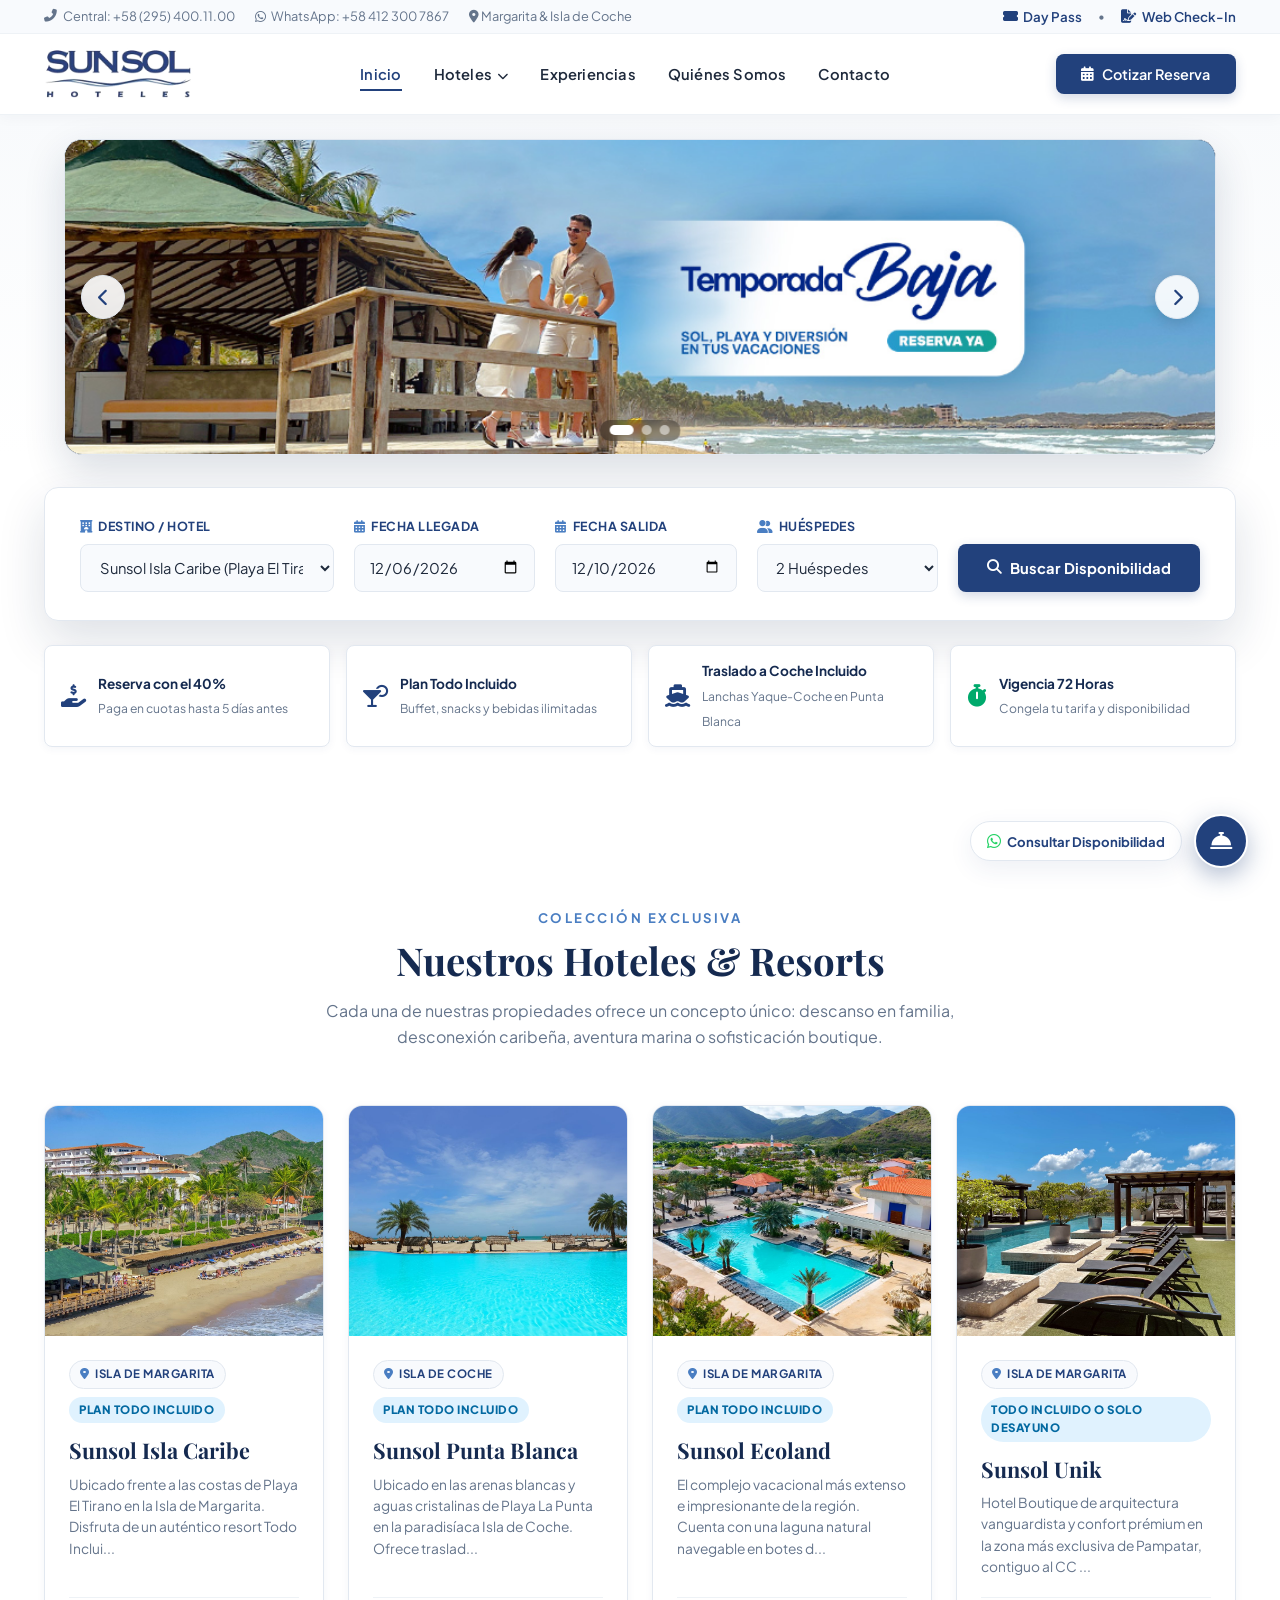
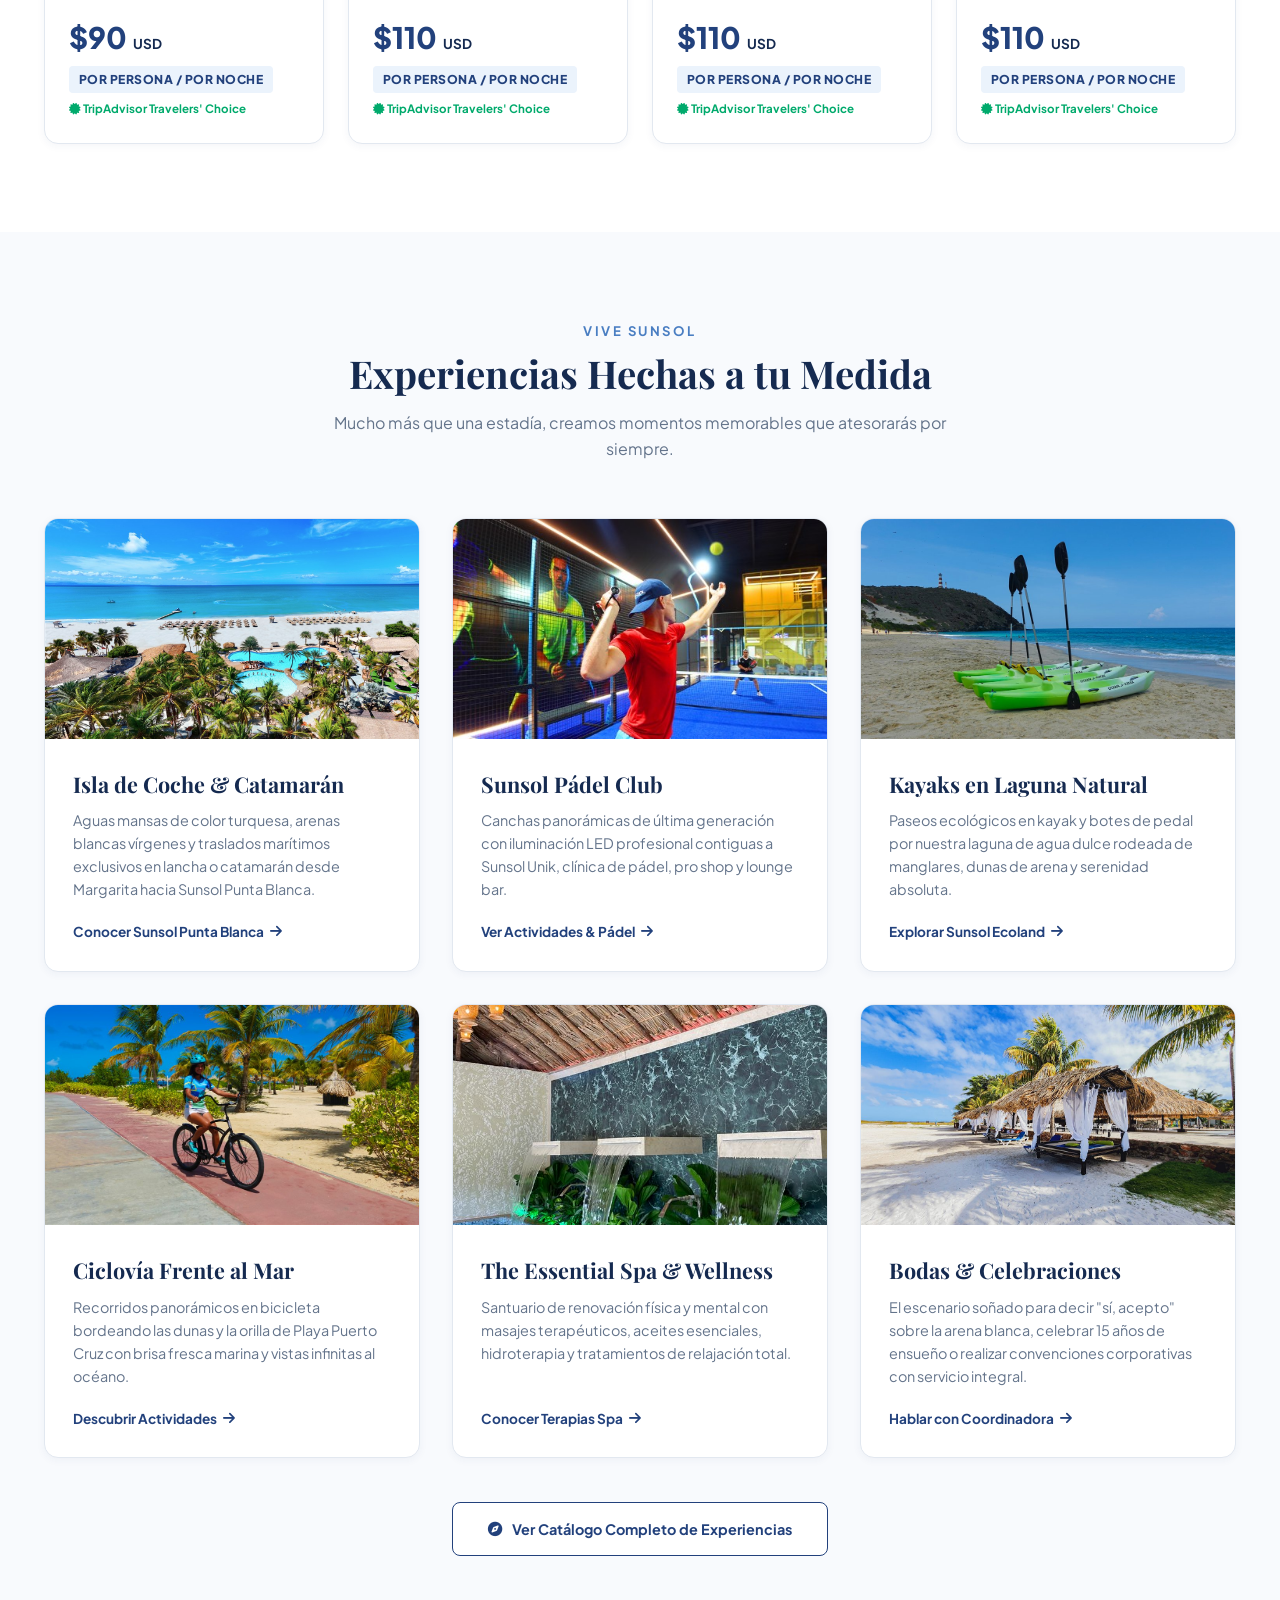
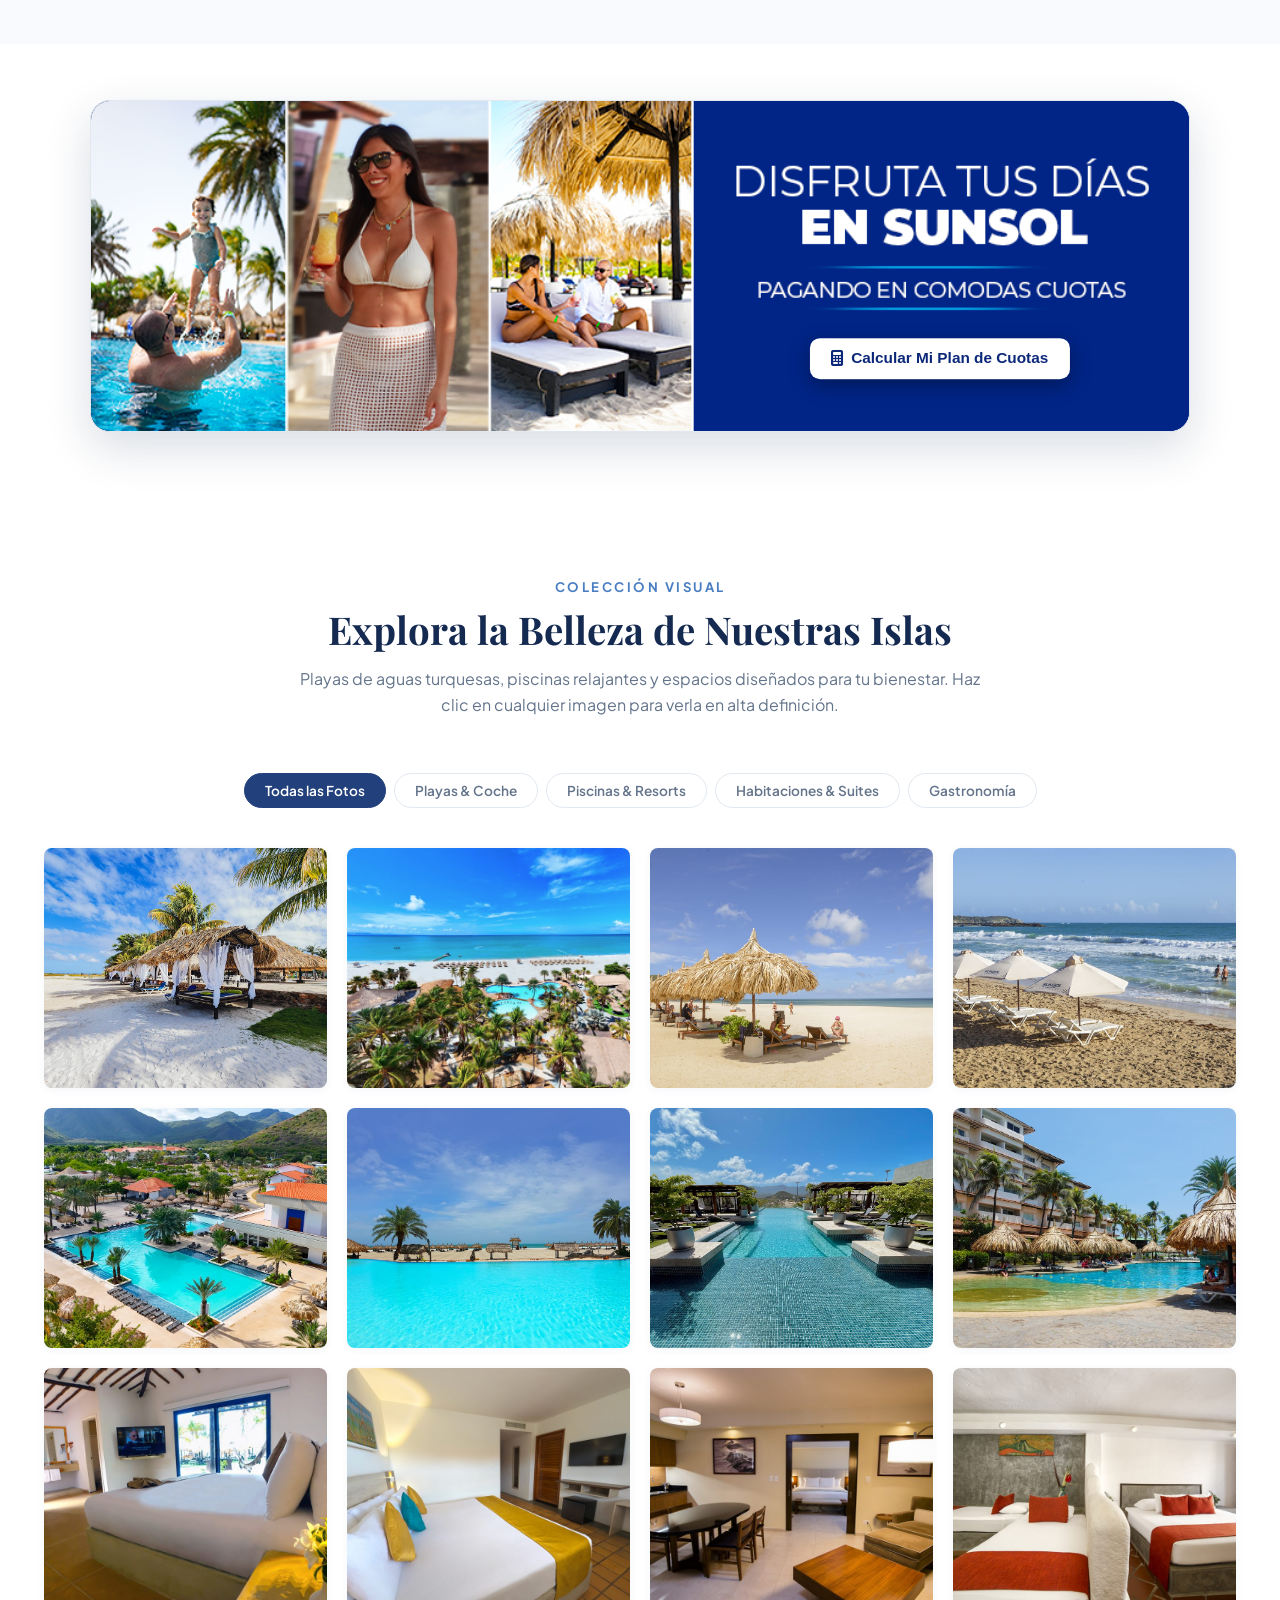
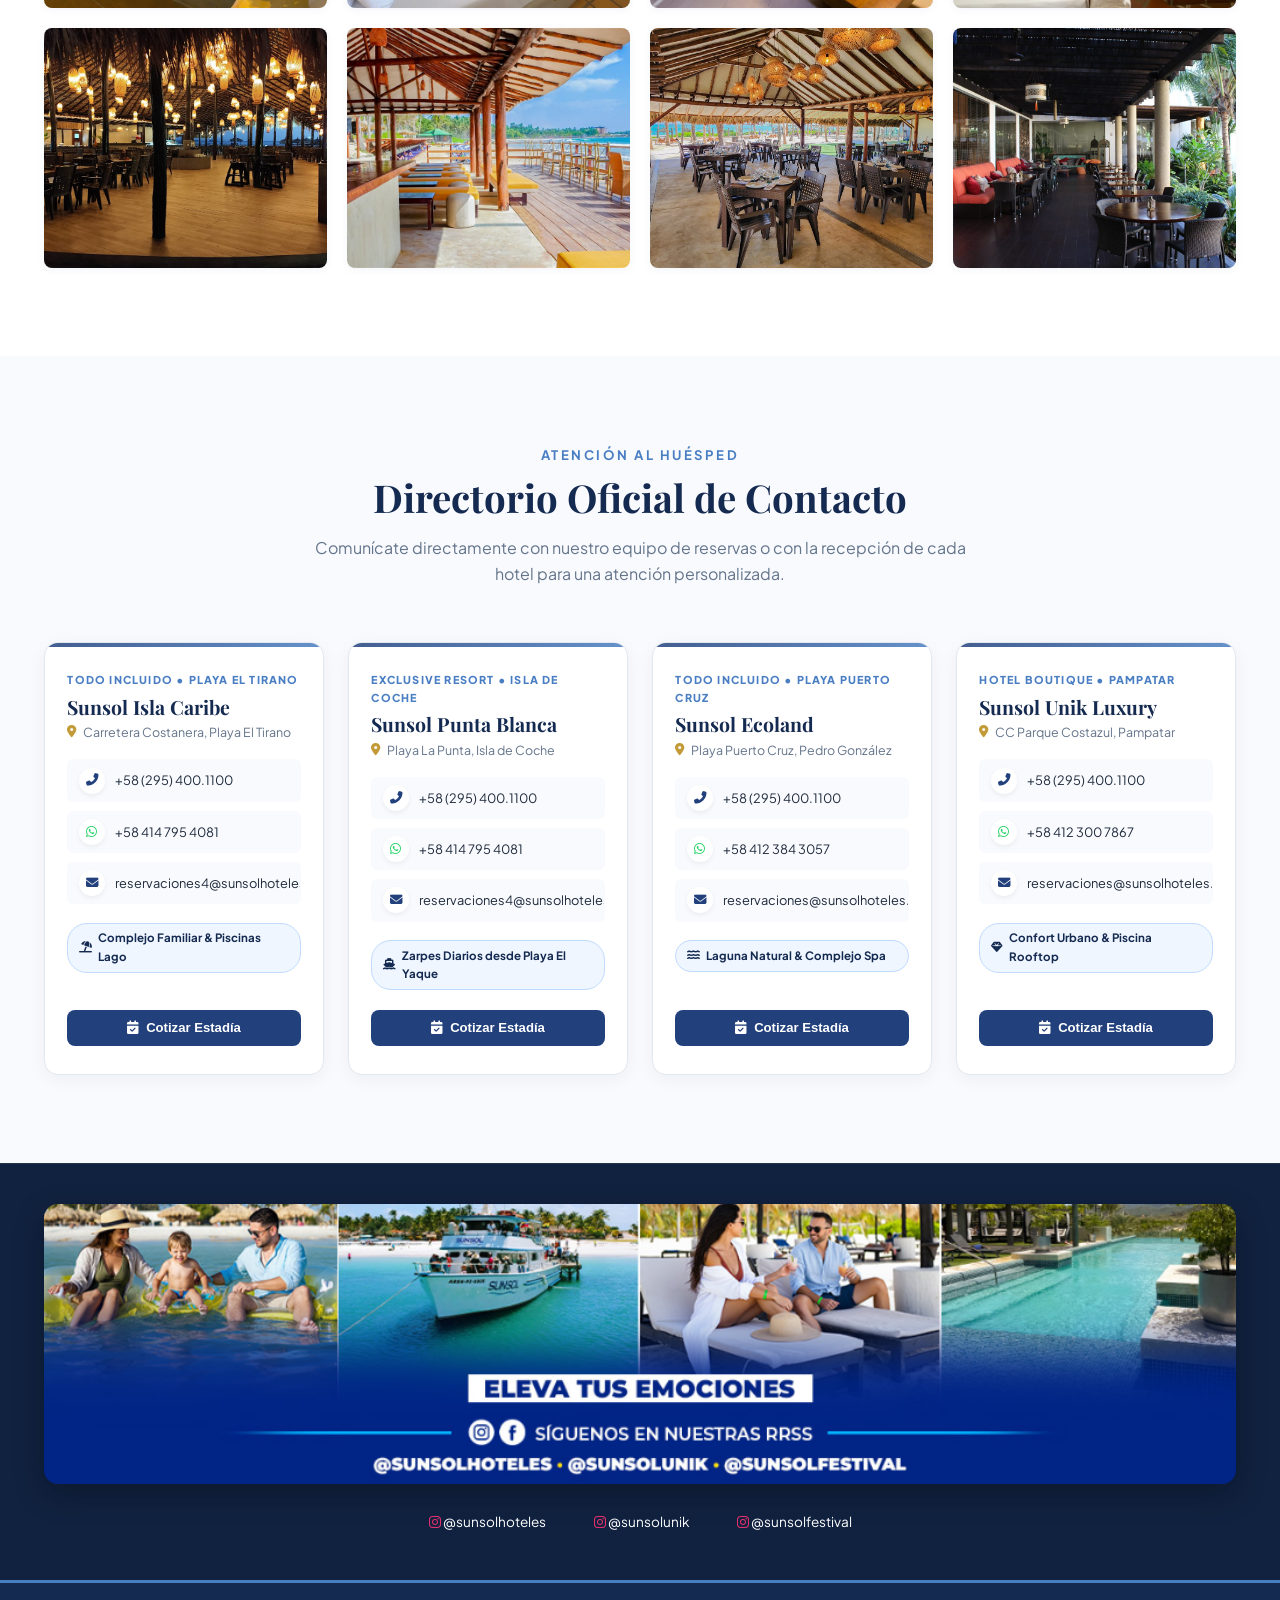
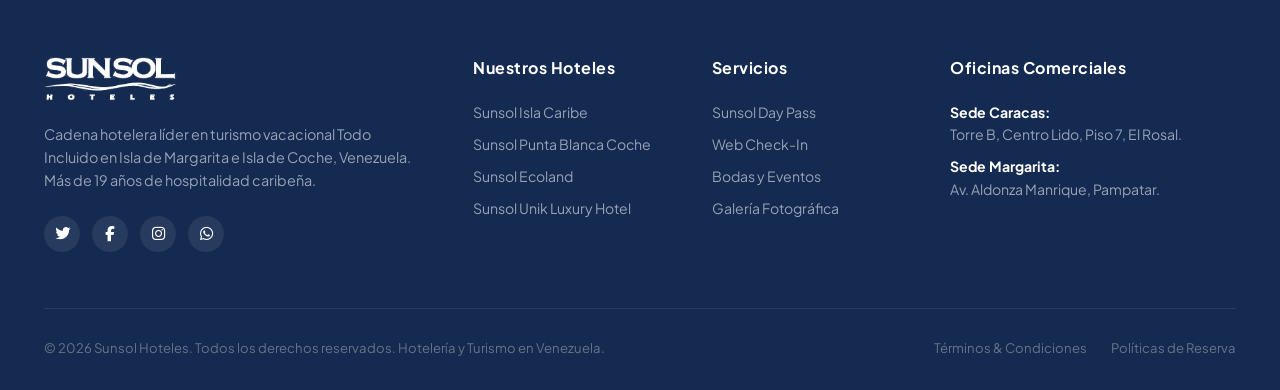
==== commit 86686775: "security: eliminar credenciales expuestas, dominios externos de cartodb y proteger codigo fuente con" ====
--- a/index.html
+++ b/index.html
@@ -1,4 +1,4 @@
-<!DOCTYPE html>
+﻿<!DOCTYPE html>
 <html lang="es">
 <head>
   <meta charset="UTF-8">
@@ -695,8 +695,8 @@
   </div>
 
   <!-- Scripts -->
-  <script src="https://cdn.jsdelivr.net/npm/@supabase/supabase-js@2"></script>
   <script src="js/html2pdf.bundle.min.js"></script>
   <script src="js/app.min.js"></script>
 </body>
 </html>
+
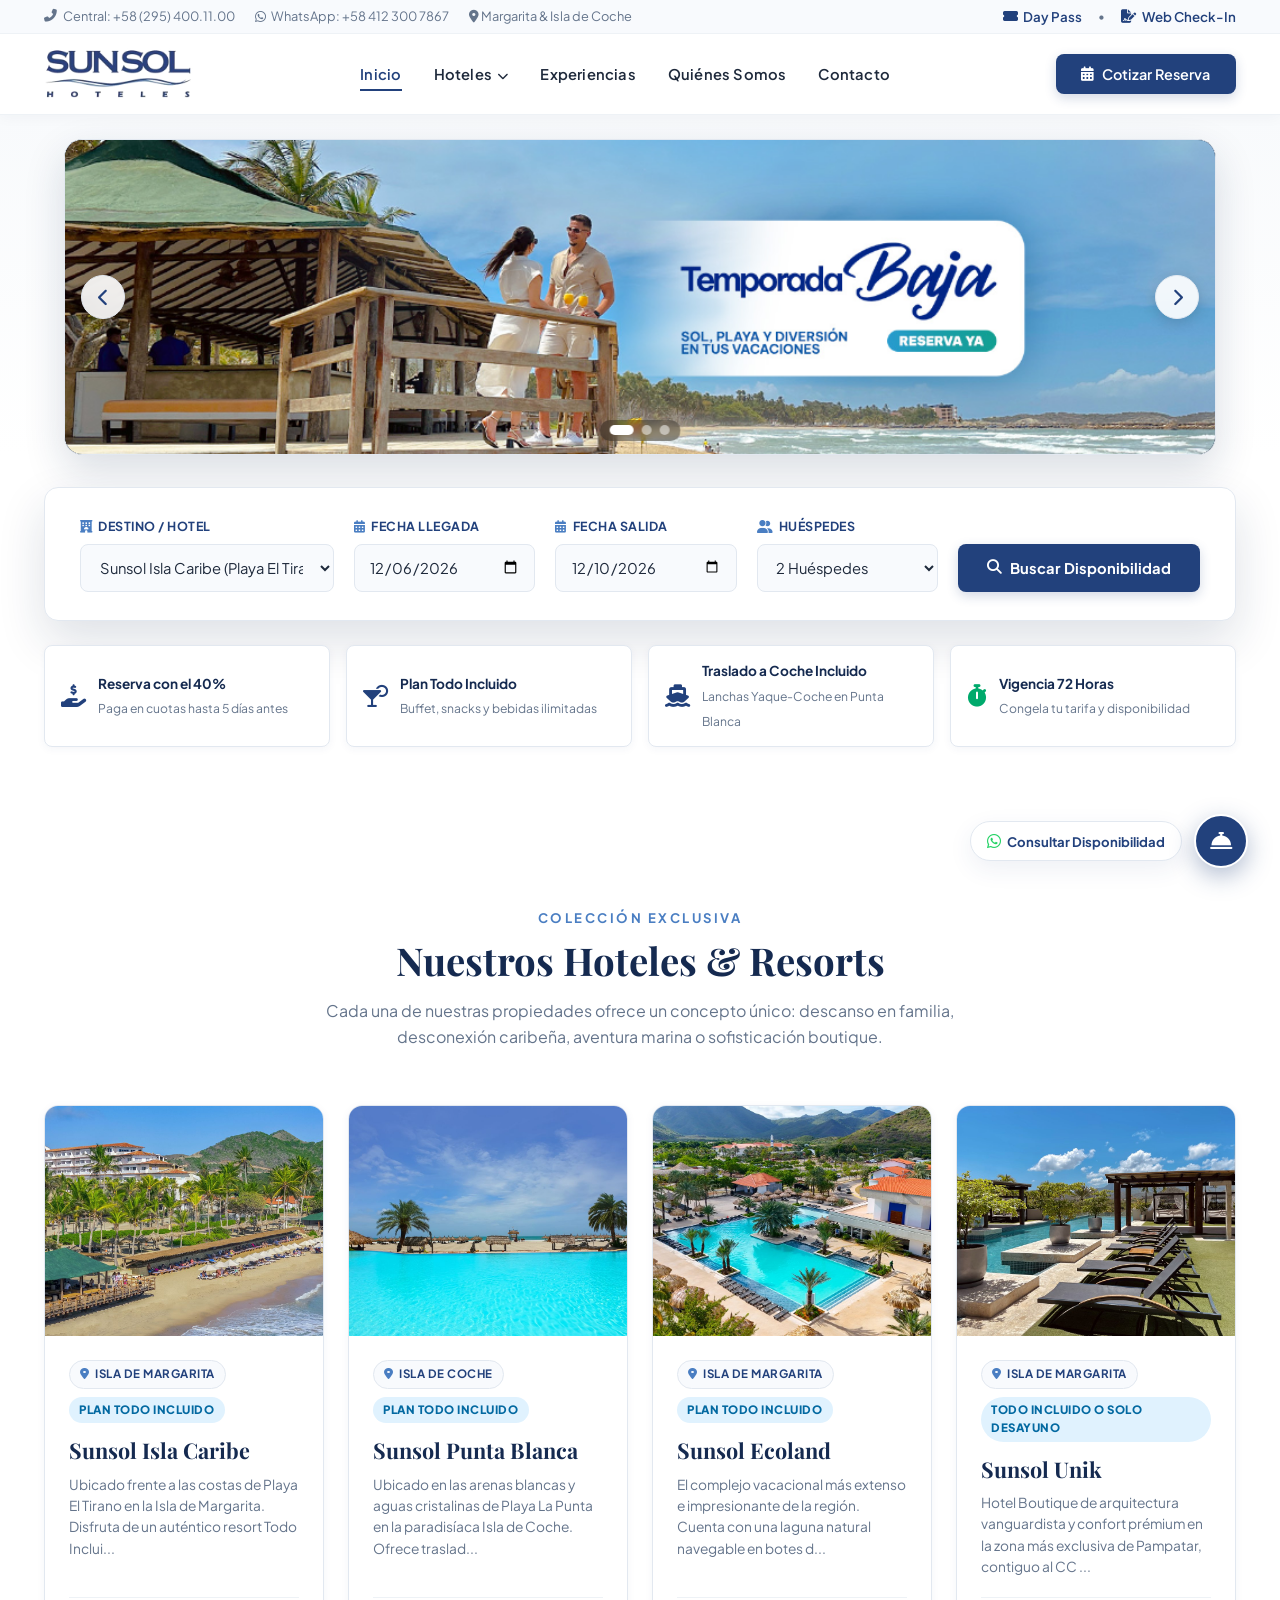
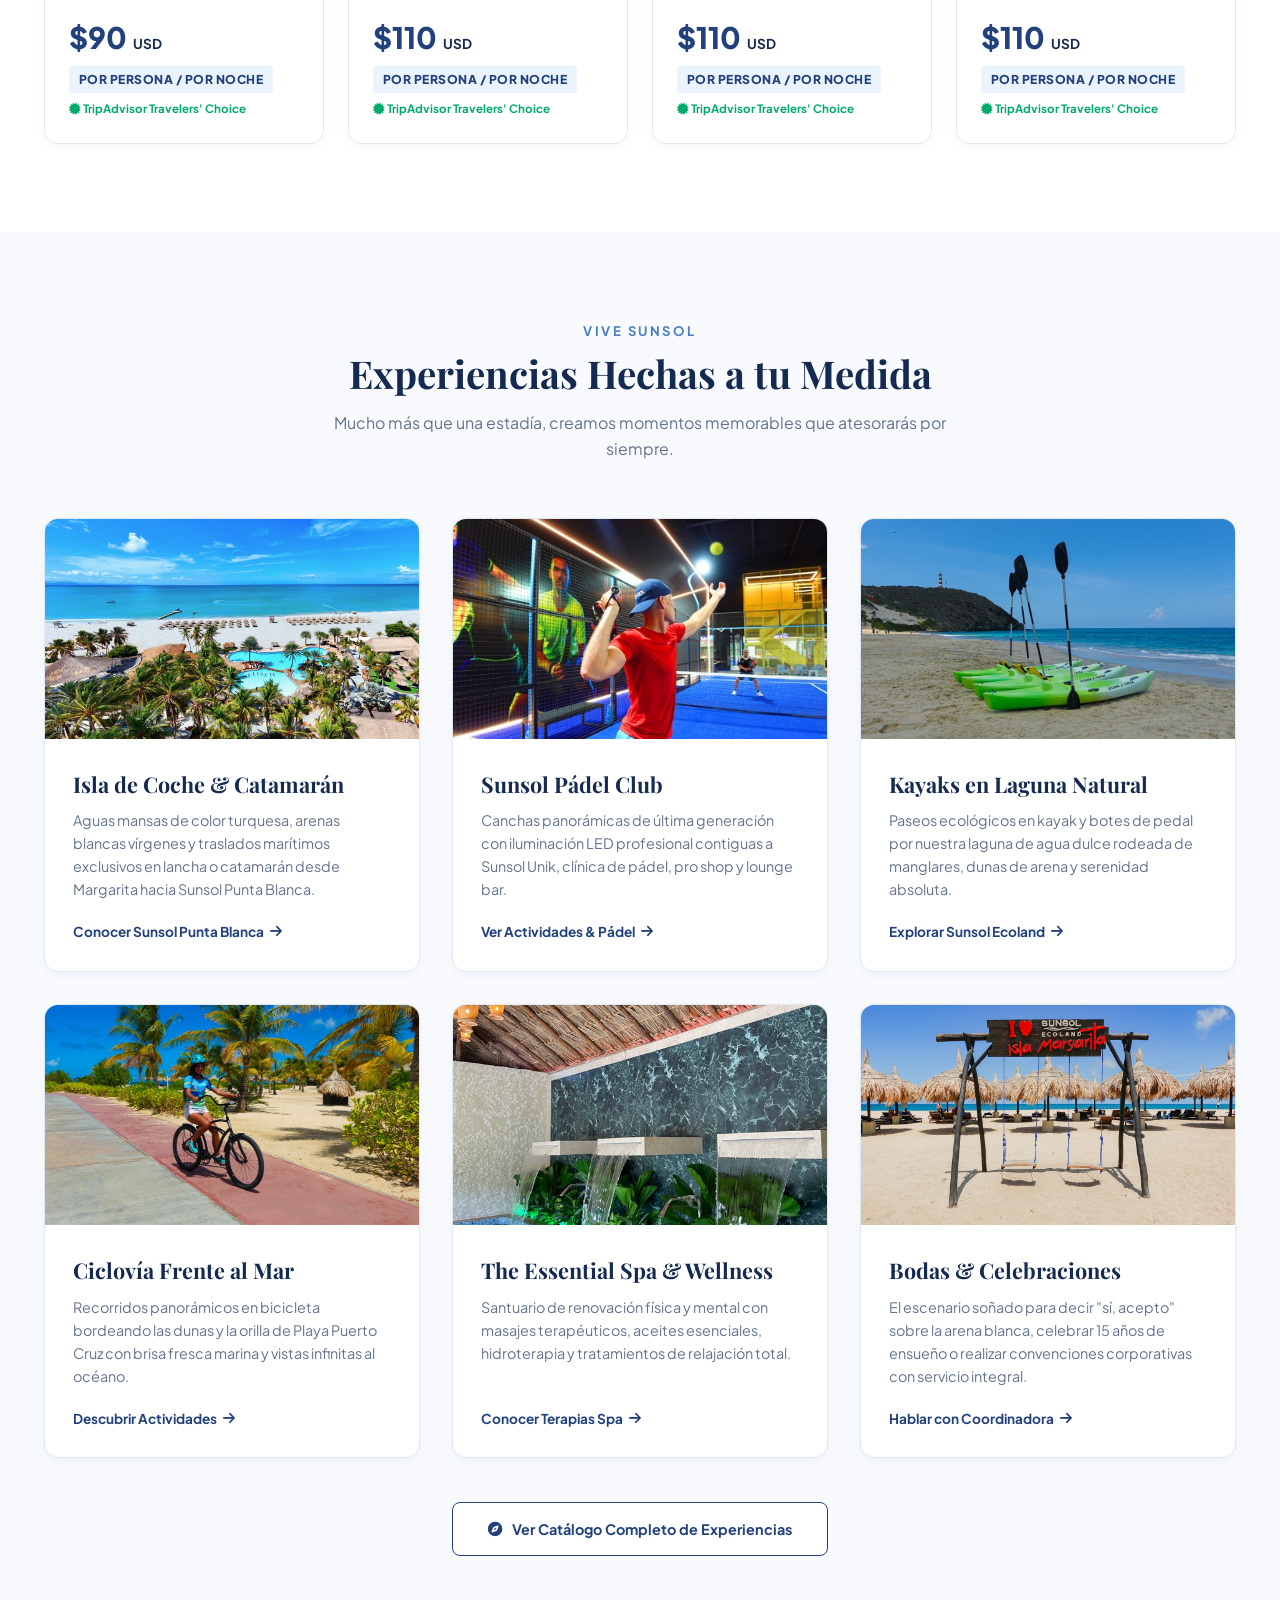
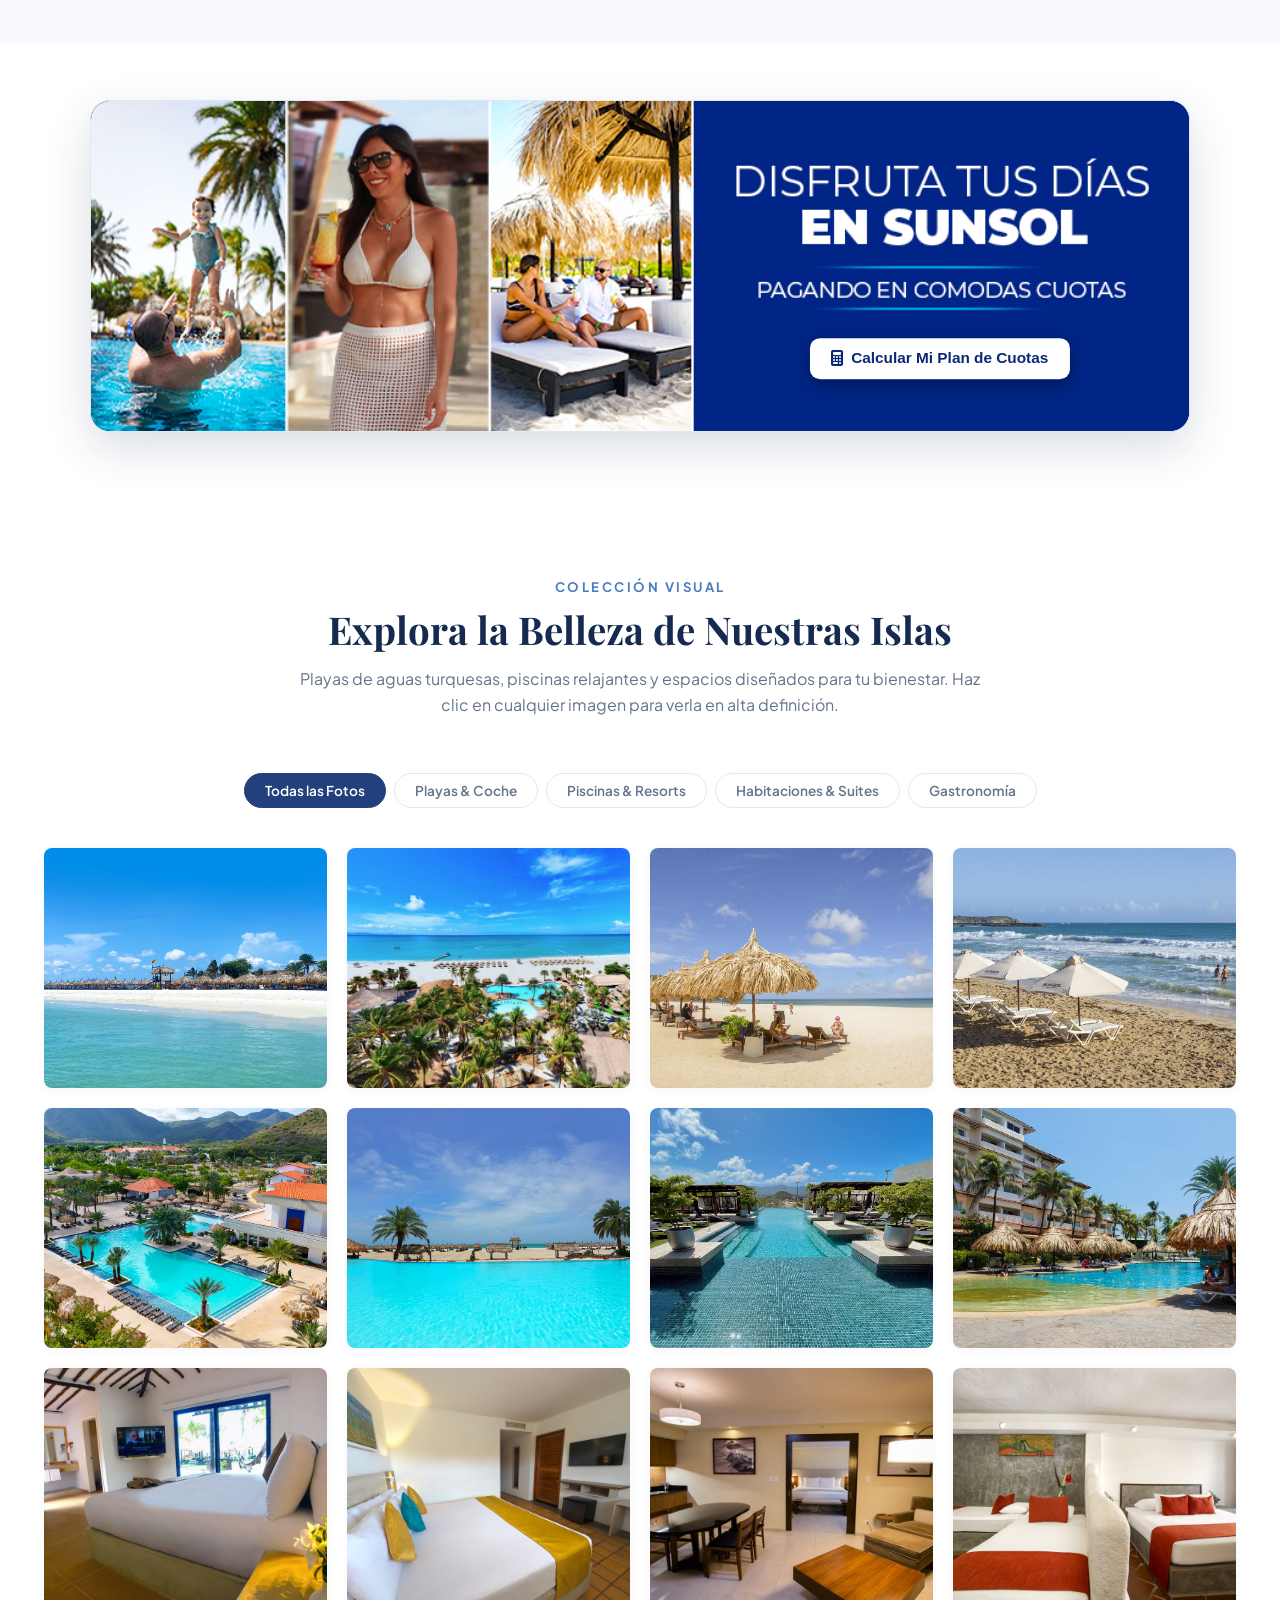
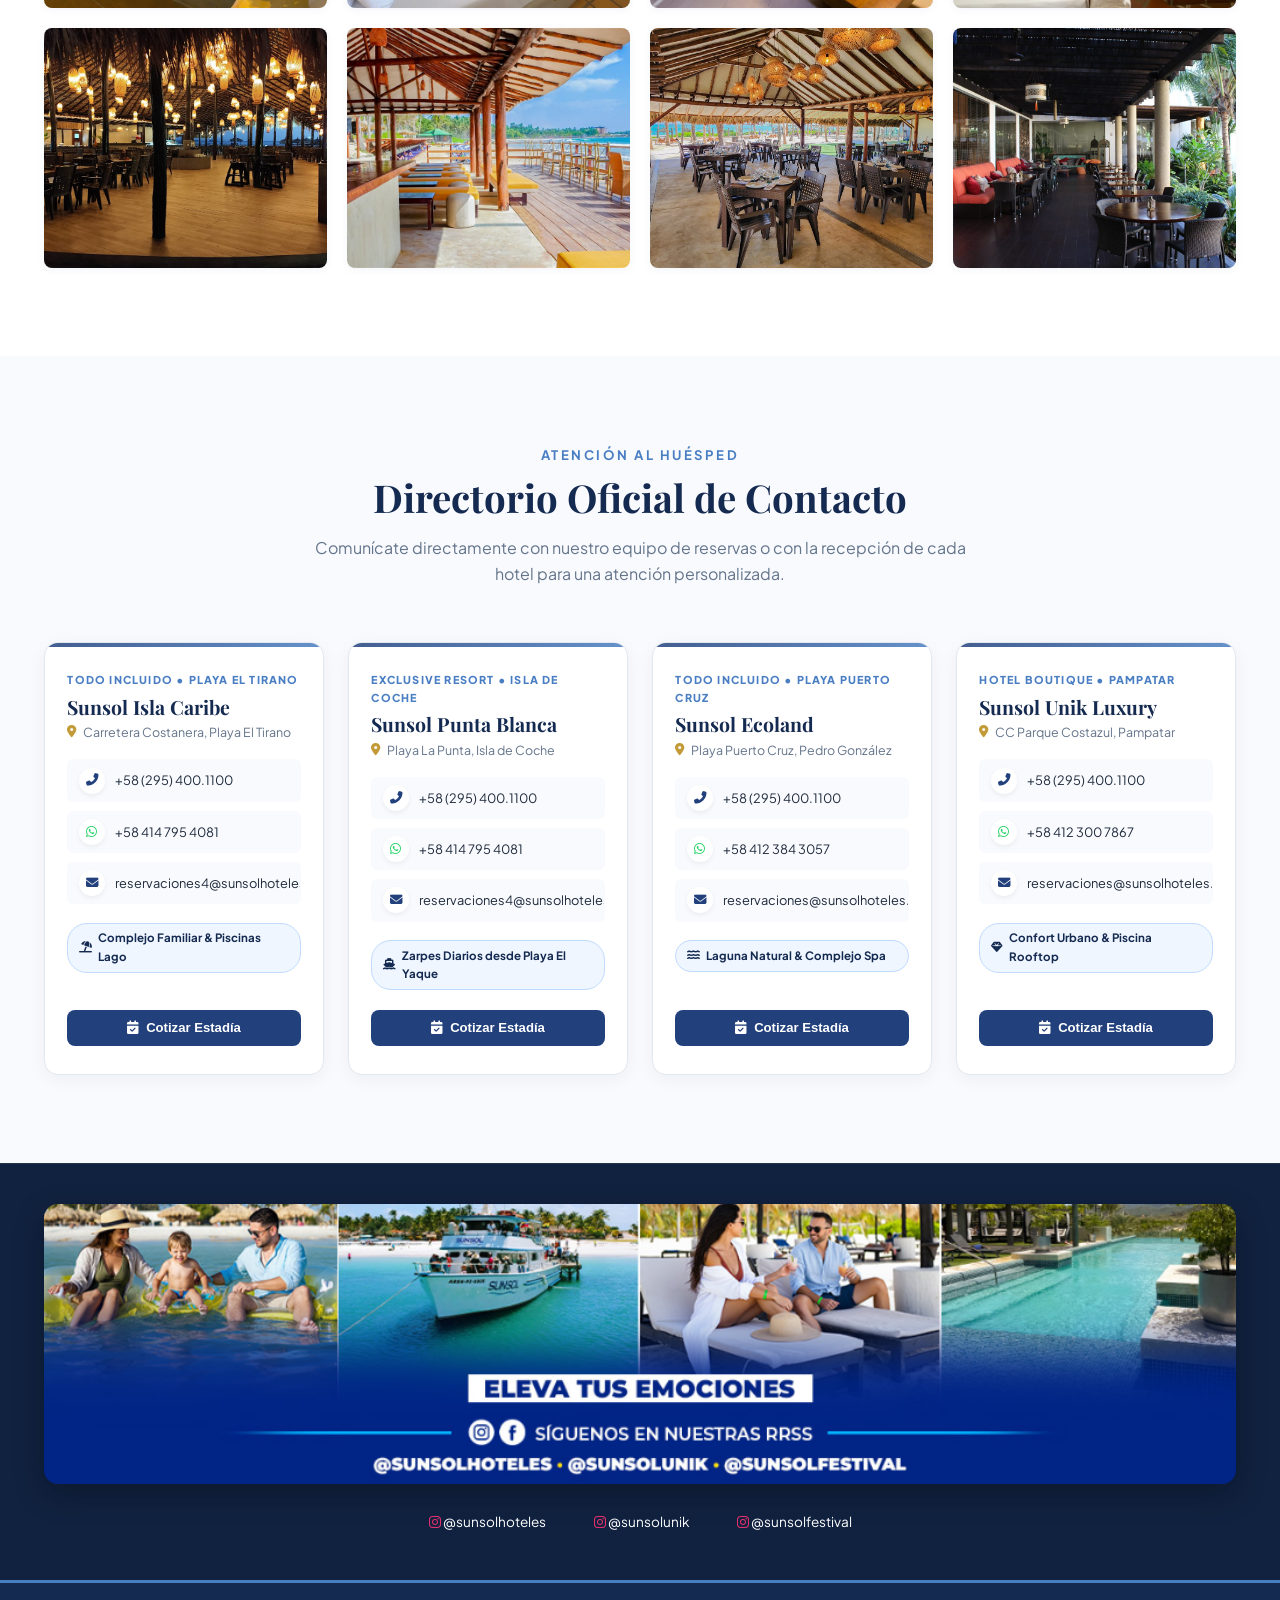
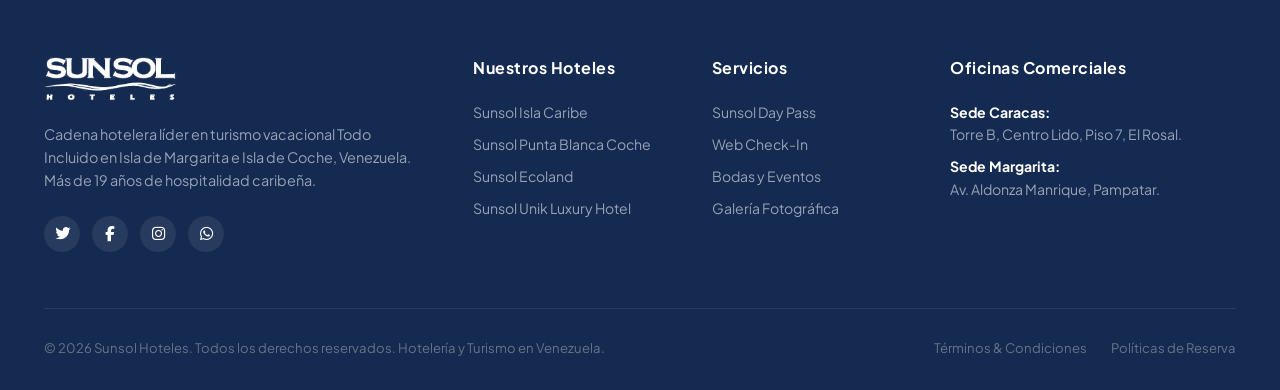
==== commit 061266ae: "fix(experiencias): reemplazar imagen duplicada de bodas por fotografia oficial exclusiva y actualiza" ====
--- a/index.html
+++ b/index.html
@@ -1,4 +1,4 @@
-﻿<!DOCTYPE html>
+<!DOCTYPE html>
 <html lang="es">
 <head>
   <meta charset="UTF-8">
@@ -360,7 +360,7 @@
         <!-- Experiencia 6: Bodas & Celebraciones -->
         <div class="experience-clean-card">
           <div class="exp-clean-img" style="height: 220px;">
-            <img src="assets/images/punta-blanca-beach.jpg" alt="Bodas frente al mar Sunsol" style="object-position: center;">
+            <img src="assets/images/exp-bodas-celebraciones.jpg" alt="Bodas y celebraciones de ensueño frente al mar Sunsol" style="object-position: center;">
           </div>
           <div class="exp-clean-body">
             <h3 class="exp-clean-title">Bodas &amp; Celebraciones</h3>
--- a/css/styles.css
+++ b/css/styles.css
@@ -1978,7 +1978,7 @@
 }
 
 /* ==========================================================
-   COMPONENTE: MAPA INTERACTIVO DE ZONAS RESORT
+   COMPONENTE: MAPA INTERACTIVO DE ZONAS RESORT (UNIFICADO)
    ========================================================== */
 .resort-map-section {
   padding: 4.5rem 0;
@@ -1986,11 +1986,12 @@
   border-top: 1px solid var(--border-light);
   border-bottom: 1px solid var(--border-light);
   position: relative;
+  overflow: hidden;
 }
 
 .map-header-block {
   text-align: center;
-  max-width: 720px;
+  max-width: 740px;
   margin: 0 auto 2.5rem;
 }
 
@@ -2023,7 +2024,7 @@
   line-height: 1.6;
 }
 
-/* Navegación por pestañas de zonas */
+/* Barra Superior de Zonas (Pan & Zoom Nav) */
 .map-tabs-container {
   display: flex;
   justify-content: center;
@@ -2037,7 +2038,7 @@
   display: inline-flex;
   align-items: center;
   gap: 0.65rem;
-  padding: 0.85rem 1.75rem;
+  padding: 0.85rem 1.65rem;
   border-radius: var(--radius-full);
   background: #FFFFFF;
   border: 1.5px solid var(--border-color);
@@ -2045,8 +2046,9 @@
   font-weight: 700;
   font-size: 0.92rem;
   cursor: pointer;
-  transition: all 0.25s cubic-bezier(0.16, 1, 0.3, 1);
+  transition: all 0.28s cubic-bezier(0.16, 1, 0.3, 1);
   box-shadow: var(--shadow-sm);
+  user-select: none;
 }
 
 .map-tab-btn i {
@@ -2063,257 +2065,433 @@
 }
 
 .map-tab-btn.active {
-  background: var(--sunsol-blue);
-  border-color: var(--sunsol-blue);
+  background: linear-gradient(135deg, #152A50 0%, #22417C 100%);
+  border-color: #152A50;
   color: #FFFFFF;
-  box-shadow: 0 8px 24px rgba(34, 65, 124, 0.28);
+  box-shadow: 0 10px 25px rgba(21, 42, 80, 0.3);
+  transform: translateY(-1px);
 }
 
 .map-tab-btn.active i {
-  color: #FFFFFF;
-  transform: scale(1.1);
+  color: #60A5FA;
+  transform: scale(1.15);
 }
 
 .map-tab-badge {
   font-size: 0.72rem;
-  padding: 0.15rem 0.5rem;
+  padding: 0.18rem 0.55rem;
   border-radius: var(--radius-full);
-  background: rgba(0, 0, 0, 0.08);
+  background: rgba(0, 0, 0, 0.06);
   color: inherit;
   font-weight: 600;
+  transition: background 0.2s ease;
 }
 
 .map-tab-btn.active .map-tab-badge {
-  background: rgba(255, 255, 255, 0.25);
+  background: rgba(255, 255, 255, 0.2);
   color: #FFFFFF;
 }
 
-/* Contenedor del mapa y vistas */
+/* Visor del Mapa (Viewport) */
 .map-viewport-wrapper {
   position: relative;
   width: 100%;
-  max-width: 1160px;
+  max-width: 1200px;
   margin: 0 auto;
-  border-radius: 18px;
+  border-radius: 20px;
   overflow: hidden;
-  box-shadow: 0 16px 45px rgba(21, 42, 80, 0.15);
-  border: 1px solid var(--border-color);
-  background: #0E1A30;
-}
-
-.map-view-scene {
-  display: none;
-  position: relative;
+  box-shadow: 0 20px 50px rgba(15, 23, 42, 0.18), 0 0 0 1px rgba(226, 232, 240, 0.9);
+  background: #0B1728;
+  aspect-ratio: 4 / 3;
+}
+
+/* Lienzo interactivo zoomable y desplazable */
+.map-canvas-container {
+  position: absolute;
+  inset: 0;
   width: 100%;
-  overflow: hidden;
-  animation: mapFadeIn 0.4s ease forwards;
-}
-
-.map-view-scene.active {
-  display: block;
-}
-
-.map-scene-img {
+  height: 100%;
+  transform-origin: 50% 50%;
+  transition: transform 0.75s cubic-bezier(0.16, 1, 0.3, 1);
+  will-change: transform;
+  user-select: none;
+}
+
+.map-base-img {
   width: 100%;
-  height: auto;
+  height: 100%;
+  object-fit: cover;
   display: block;
   user-select: none;
   pointer-events: none;
 }
 
-/* Marcadores interactivos (Hotspots) */
+/* Controles de Zoom Flotantes */
+.map-zoom-controls {
+  position: absolute;
+  top: 1.25rem;
+  right: 1.25rem;
+  display: flex;
+  flex-direction: column;
+  gap: 0.35rem;
+  z-index: 40;
+  background: rgba(255, 255, 255, 0.92);
+  backdrop-filter: blur(10px);
+  padding: 0.35rem;
+  border-radius: 12px;
+  box-shadow: 0 6px 20px rgba(0, 0, 0, 0.2);
+  border: 1px solid rgba(255, 255, 255, 0.6);
+}
+
+.map-zoom-btn {
+  width: 36px;
+  height: 36px;
+  border-radius: 8px;
+  border: none;
+  background: transparent;
+  color: #1E293B;
+  font-size: 0.95rem;
+  font-weight: bold;
+  cursor: pointer;
+  display: flex;
+  align-items: center;
+  justify-content: center;
+  transition: all 0.2s ease;
+}
+
+.map-zoom-btn:hover {
+  background: #F1F5F9;
+  color: var(--sunsol-blue);
+  transform: scale(1.05);
+}
+
+.map-zoom-btn:active {
+  transform: scale(0.95);
+}
+
+/* Marcadores Interactivos (Hotspots) */
 .map-hotspot {
   position: absolute;
   transform: translate(-50%, -50%);
-  z-index: 20;
+  z-index: 25;
   cursor: pointer;
   background: none;
   border: none;
   padding: 0;
   outline: none;
-}
-
-.hotspot-ring {
+  transition: opacity 0.35s ease, transform 0.3s cubic-bezier(0.16, 1, 0.3, 1), filter 0.35s ease;
+}
+
+.map-hotspot.is-dimmed {
+  opacity: 0.25;
+  filter: grayscale(60%);
+  pointer-events: auto;
+}
+
+.map-hotspot.is-focused {
+  opacity: 1;
+  filter: none;
+  z-index: 30;
+}
+
+.hotspot-pin {
   width: 38px;
   height: 38px;
   border-radius: 50%;
-  background: var(--sunsol-blue);
   border: 2.5px solid #FFFFFF;
   color: #FFFFFF;
   display: flex;
   align-items: center;
   justify-content: center;
-  font-size: 0.9rem;
-  box-shadow: 0 4px 14px rgba(0, 0, 0, 0.35);
+  font-size: 0.92rem;
+  box-shadow: 0 6px 18px rgba(0, 0, 0, 0.38);
   position: relative;
-  transition: all 0.25s cubic-bezier(0.16, 1, 0.3, 1);
-}
-
-/* Efecto de pulso continuo */
-.hotspot-ring::before {
+  transition: all 0.28s cubic-bezier(0.16, 1, 0.3, 1);
+}
+
+/* Pulso animado concéntrico */
+.hotspot-pin::before {
   content: '';
   position: absolute;
   inset: -6px;
   border-radius: 50%;
-  border: 2px solid var(--sunsol-wave);
-  animation: pulseWave 2.2s infinite ease-out;
+  border: 2px solid currentColor;
+  animation: hotspotRadar 2.2s infinite ease-out;
   pointer-events: none;
 }
 
-.hotspot-ring::after {
+.hotspot-pin::after {
   content: '';
   position: absolute;
   inset: -12px;
   border-radius: 50%;
-  border: 1.5px solid rgba(74, 126, 194, 0.5);
-  animation: pulseWave 2.2s infinite ease-out 0.65s;
+  border: 1.5px solid currentColor;
+  opacity: 0.5;
+  animation: hotspotRadar 2.2s infinite ease-out 0.7s;
   pointer-events: none;
 }
 
-.map-hotspot:hover .hotspot-ring,
-.map-hotspot.active .hotspot-ring {
-  transform: scale(1.22);
-  background: var(--sunsol-blue-dark);
-  box-shadow: 0 6px 20px rgba(34, 65, 124, 0.5);
-}
-
-.map-hotspot.hotspot-pool .hotspot-ring { background: #0284C7; }
-.map-hotspot.hotspot-food .hotspot-ring { background: #D97706; }
-.map-hotspot.hotspot-sport .hotspot-ring { background: #16A34A; }
-.map-hotspot.hotspot-room .hotspot-ring { background: var(--sunsol-blue); }
-
-/* Tarjeta flotante Pop-up informativa */
+/* Categorías por color */
+.cat-sport .hotspot-pin { background: #10B981; color: #10B981; }
+.cat-sport .hotspot-pin i { color: #FFFFFF; }
+
+.cat-pool .hotspot-pin { background: #0284C7; color: #0284C7; }
+.cat-pool .hotspot-pin i { color: #FFFFFF; }
+
+.cat-food .hotspot-pin { background: #D97706; color: #D97706; }
+.cat-food .hotspot-pin i { color: #FFFFFF; }
+
+.cat-room .hotspot-pin { background: #1E3A8A; color: #2563EB; }
+.cat-room .hotspot-pin i { color: #FFFFFF; }
+
+.cat-nature .hotspot-pin { background: #059669; color: #10B981; }
+.cat-nature .hotspot-pin i { color: #FFFFFF; }
+
+/* Estados Hover & Activo */
+.map-hotspot:hover {
+  transform: translate(-50%, -50%) scale(1.18);
+  z-index: 35;
+}
+
+.map-hotspot.active {
+  transform: translate(-50%, -50%) scale(1.28);
+  z-index: 40;
+}
+
+.map-hotspot.active .hotspot-pin {
+  box-shadow: 0 0 0 4px #F59E0B, 0 10px 25px rgba(0, 0, 0, 0.5);
+}
+
+/* Tooltip emergente en Hover */
+.hotspot-tooltip {
+  position: absolute;
+  bottom: calc(100% + 10px);
+  left: 50%;
+  transform: translateX(-50%) translateY(4px);
+  background: rgba(15, 23, 42, 0.94);
+  backdrop-filter: blur(8px);
+  color: #FFFFFF;
+  font-size: 0.76rem;
+  font-weight: 700;
+  letter-spacing: 0.2px;
+  padding: 0.4rem 0.85rem;
+  border-radius: 8px;
+  white-space: nowrap;
+  pointer-events: none;
+  opacity: 0;
+  transition: all 0.22s cubic-bezier(0.16, 1, 0.3, 1);
+  box-shadow: 0 8px 20px rgba(0, 0, 0, 0.35);
+  border: 1px solid rgba(255, 255, 255, 0.15);
+  z-index: 50;
+}
+
+.hotspot-tooltip::after {
+  content: '';
+  position: absolute;
+  top: 100%;
+  left: 50%;
+  transform: translateX(-50%);
+  border-width: 5px;
+  border-style: solid;
+  border-color: rgba(15, 23, 42, 0.94) transparent transparent transparent;
+}
+
+.map-hotspot:hover .hotspot-tooltip {
+  opacity: 1;
+  transform: translateX(-50%) translateY(0);
+}
+
+/* Tarjeta Flotante Pop-up Informativa (Diseño Moderno) */
 .map-info-popup {
   position: absolute;
-  bottom: 2rem;
-  left: 2rem;
-  width: 360px;
-  max-width: calc(100% - 4rem);
-  background: rgba(255, 255, 255, 0.98);
-  backdrop-filter: blur(12px);
-  border-radius: 14px;
-  box-shadow: 0 16px 40px rgba(0, 0, 0, 0.28);
-  border: 1px solid rgba(255, 255, 255, 0.6);
-  padding: 1.4rem;
-  z-index: 50;
+  bottom: 1.5rem;
+  left: 1.5rem;
+  width: 370px;
+  max-width: calc(100% - 3rem);
+  background: rgba(255, 255, 255, 0.97);
+  backdrop-filter: blur(16px);
+  border-radius: 16px;
+  box-shadow: 0 20px 45px rgba(15, 23, 42, 0.3), 0 0 0 1px rgba(255, 255, 255, 0.8);
+  padding: 1.25rem;
+  z-index: 60;
   display: none;
-  animation: popupSlideUp 0.3s cubic-bezier(0.16, 1, 0.3, 1) forwards;
+  animation: popupSlideIn 0.32s cubic-bezier(0.16, 1, 0.3, 1) forwards;
 }
 
 .map-info-popup.active {
   display: block;
 }
 
-.popup-header-row {
-  display: flex;
-  justify-content: space-between;
-  align-items: flex-start;
-  margin-bottom: 0.6rem;
-}
-
-.popup-category-tag {
-  display: inline-flex;
-  align-items: center;
-  gap: 0.35rem;
-  font-size: 0.72rem;
+.popup-img-wrapper {
+  position: relative;
+  width: 100%;
+  height: 155px;
+  border-radius: 12px;
+  overflow: hidden;
+  margin-bottom: 0.9rem;
+  background: #E2E8F0;
+}
+
+.popup-hero-img {
+  width: 100%;
+  height: 100%;
+  object-fit: cover;
+  display: block;
+  transition: transform 0.4s ease;
+}
+
+.popup-category-badge {
+  position: absolute;
+  top: 0.65rem;
+  left: 0.65rem;
+  background: rgba(15, 23, 42, 0.88);
+  backdrop-filter: blur(6px);
+  color: #FFFFFF;
+  font-size: 0.7rem;
   font-weight: 800;
   text-transform: uppercase;
-  color: var(--sunsol-blue);
-  background: var(--sunsol-wave-light);
-  padding: 0.2rem 0.55rem;
-  border-radius: 4px;
+  letter-spacing: 0.4px;
+  padding: 0.25rem 0.65rem;
+  border-radius: 6px;
+  display: inline-flex;
+  align-items: center;
+  gap: 0.35rem;
 }
 
 .popup-close-btn {
-  background: none;
+  position: absolute;
+  top: 0.65rem;
+  right: 0.65rem;
+  width: 28px;
+  height: 28px;
+  border-radius: 50%;
+  background: rgba(15, 23, 42, 0.7);
+  backdrop-filter: blur(6px);
   border: none;
-  color: var(--text-muted);
-  font-size: 1.25rem;
+  color: #FFFFFF;
+  font-size: 1.15rem;
+  display: flex;
+  align-items: center;
+  justify-content: center;
   cursor: pointer;
   line-height: 1;
-  padding: 0.2rem;
-  transition: color 0.2s ease;
+  transition: all 0.2s ease;
+  z-index: 10;
 }
 
 .popup-close-btn:hover {
-  color: var(--sunsol-blue-dark);
+  background: rgba(15, 23, 42, 0.95);
+  transform: scale(1.1);
 }
 
 .popup-title {
   font-family: var(--font-serif);
-  font-size: 1.25rem;
+  font-size: 1.3rem;
   color: var(--sunsol-blue-dark);
-  margin-bottom: 0.45rem;
+  margin-bottom: 0.4rem;
   line-height: 1.25;
 }
 
 .popup-description {
-  font-size: 0.85rem;
+  font-size: 0.86rem;
   color: var(--text-main);
   line-height: 1.5;
-  margin-bottom: 1rem;
+  margin-bottom: 1.1rem;
 }
 
 .popup-cta-btn {
   width: 100%;
-  background: var(--sunsol-blue);
+  background: linear-gradient(135deg, #152A50 0%, #22417C 100%);
   color: #FFFFFF;
   border: none;
-  padding: 0.65rem 1rem;
-  border-radius: var(--radius-sm);
+  padding: 0.75rem 1rem;
+  border-radius: 10px;
   font-weight: 700;
-  font-size: 0.82rem;
+  font-size: 0.86rem;
   cursor: pointer;
   display: flex;
   align-items: center;
   justify-content: center;
-  gap: 0.4rem;
-  transition: var(--transition);
+  gap: 0.5rem;
+  transition: all 0.2s ease;
+  box-shadow: 0 4px 14px rgba(21, 42, 80, 0.25);
 }
 
 .popup-cta-btn:hover {
-  background: var(--sunsol-blue-dark);
-}
-
-/* Controles de ayuda en el mapa */
+  background: linear-gradient(135deg, #1D3D72 0%, #2B529E 100%);
+  transform: translateY(-1px);
+  box-shadow: 0 6px 18px rgba(21, 42, 80, 0.35);
+}
+
+/* Barra de Leyenda Inferior */
+.map-legend-bar {
+  display: flex;
+  justify-content: center;
+  align-items: center;
+  gap: 1.5rem;
+  margin-top: 1.5rem;
+  flex-wrap: wrap;
+  font-size: 0.84rem;
+  color: var(--text-muted);
+}
+
+.legend-item {
+  display: inline-flex;
+  align-items: center;
+  gap: 0.45rem;
+  font-weight: 600;
+}
+
+.legend-dot {
+  width: 12px;
+  height: 12px;
+  border-radius: 50%;
+  display: inline-block;
+}
+
+.legend-dot.dot-sport { background: #10B981; }
+.legend-dot.dot-pool { background: #0284C7; }
+.legend-dot.dot-food { background: #D97706; }
+.legend-dot.dot-room { background: #1E3A8A; }
+.legend-dot.dot-nature { background: #059669; }
+
+/* Píldora de instrucción superior */
 .map-hint-pill {
   position: absolute;
-  top: 1rem;
-  left: 1rem;
-  background: rgba(21, 42, 80, 0.85);
+  top: 1.25rem;
+  left: 1.25rem;
+  background: rgba(15, 23, 42, 0.88);
   backdrop-filter: blur(8px);
   color: #FFFFFF;
-  padding: 0.4rem 0.85rem;
+  padding: 0.45rem 0.95rem;
   border-radius: var(--radius-full);
-  font-size: 0.75rem;
+  font-size: 0.78rem;
   font-weight: 600;
   display: inline-flex;
   align-items: center;
-  gap: 0.4rem;
-  z-index: 15;
+  gap: 0.45rem;
+  z-index: 35;
   pointer-events: none;
+  box-shadow: 0 4px 14px rgba(0, 0, 0, 0.25);
+  border: 1px solid rgba(255, 255, 255, 0.15);
 }
 
 /* Animaciones */
-@keyframes mapFadeIn {
-  from { opacity: 0; transform: scale(1.02); }
-  to { opacity: 1; transform: scale(1); }
-}
-
-@keyframes popupSlideUp {
-  from { opacity: 0; transform: translateY(14px); }
-  to { opacity: 1; transform: translateY(0); }
-}
-
-@keyframes pulseWave {
-  0% { transform: scale(0.9); opacity: 0.9; }
-  100% { transform: scale(1.7); opacity: 0; }
+@keyframes hotspotRadar {
+  0% { transform: scale(1); opacity: 0.85; }
+  100% { transform: scale(2.2); opacity: 0; }
+}
+
+@keyframes popupSlideIn {
+  from { opacity: 0; transform: translateY(18px) scale(0.97); }
+  to { opacity: 1; transform: translateY(0) scale(1); }
 }
 
 /* Responsive del Mapa en Móvil */
 @media (max-width: 768px) {
-  .map-view-scene {
-    aspect-ratio: 4 / 3;
+  .map-viewport-wrapper {
+    aspect-ratio: 1 / 1;
+    border-radius: 14px;
   }
 
   .map-tab-btn {
@@ -2321,7 +2499,7 @@
     font-size: 0.82rem;
   }
 
-  .hotspot-ring {
+  .hotspot-pin {
     width: 32px;
     height: 32px;
     font-size: 0.78rem;
@@ -2333,7 +2511,21 @@
     right: 0.75rem;
     width: auto;
     max-width: none;
-    padding: 1.1rem;
+    padding: 1rem;
+    border-radius: 14px;
+  }
+
+  .popup-img-wrapper {
+    height: 120px;
+  }
+
+  .map-legend-bar {
+    gap: 0.85rem;
+    font-size: 0.76rem;
+  }
+
+  .hotspot-tooltip {
+    display: none; /* En móvil se abre la tarjeta */
   }
 }
 
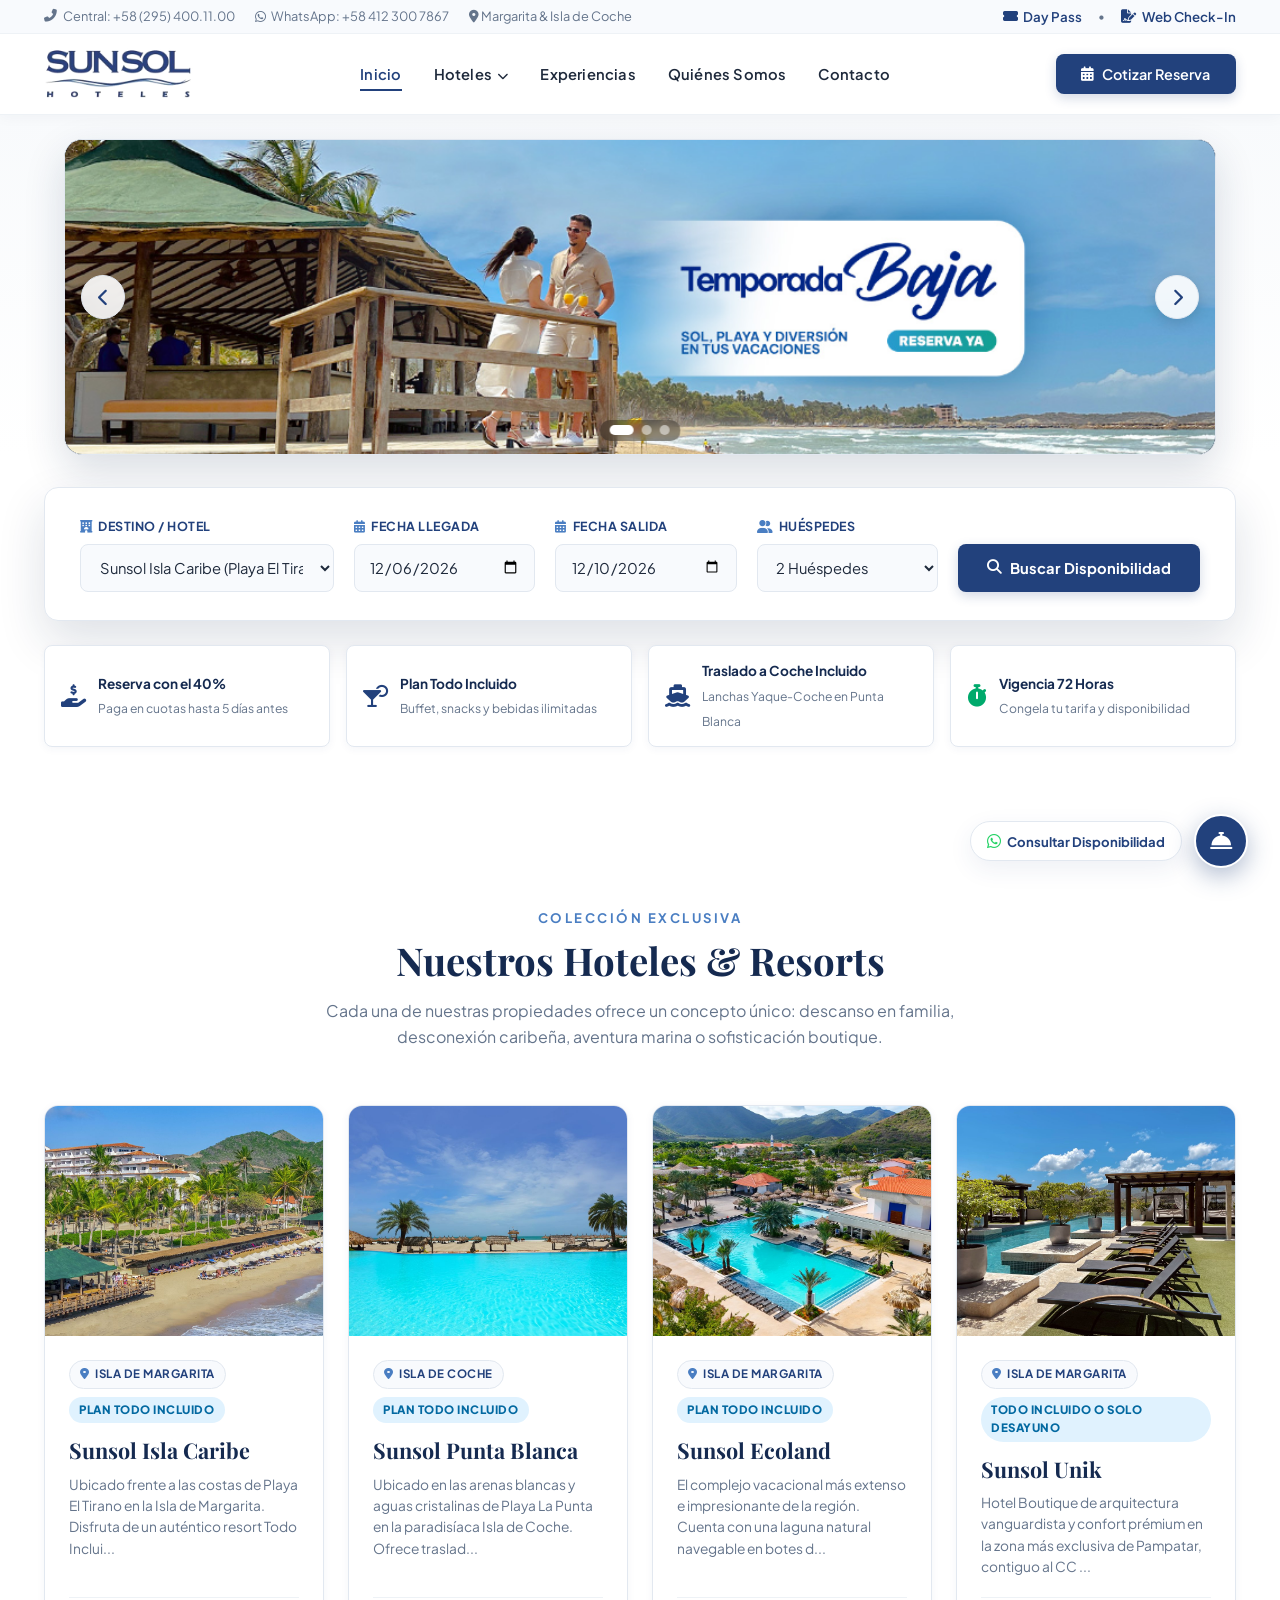
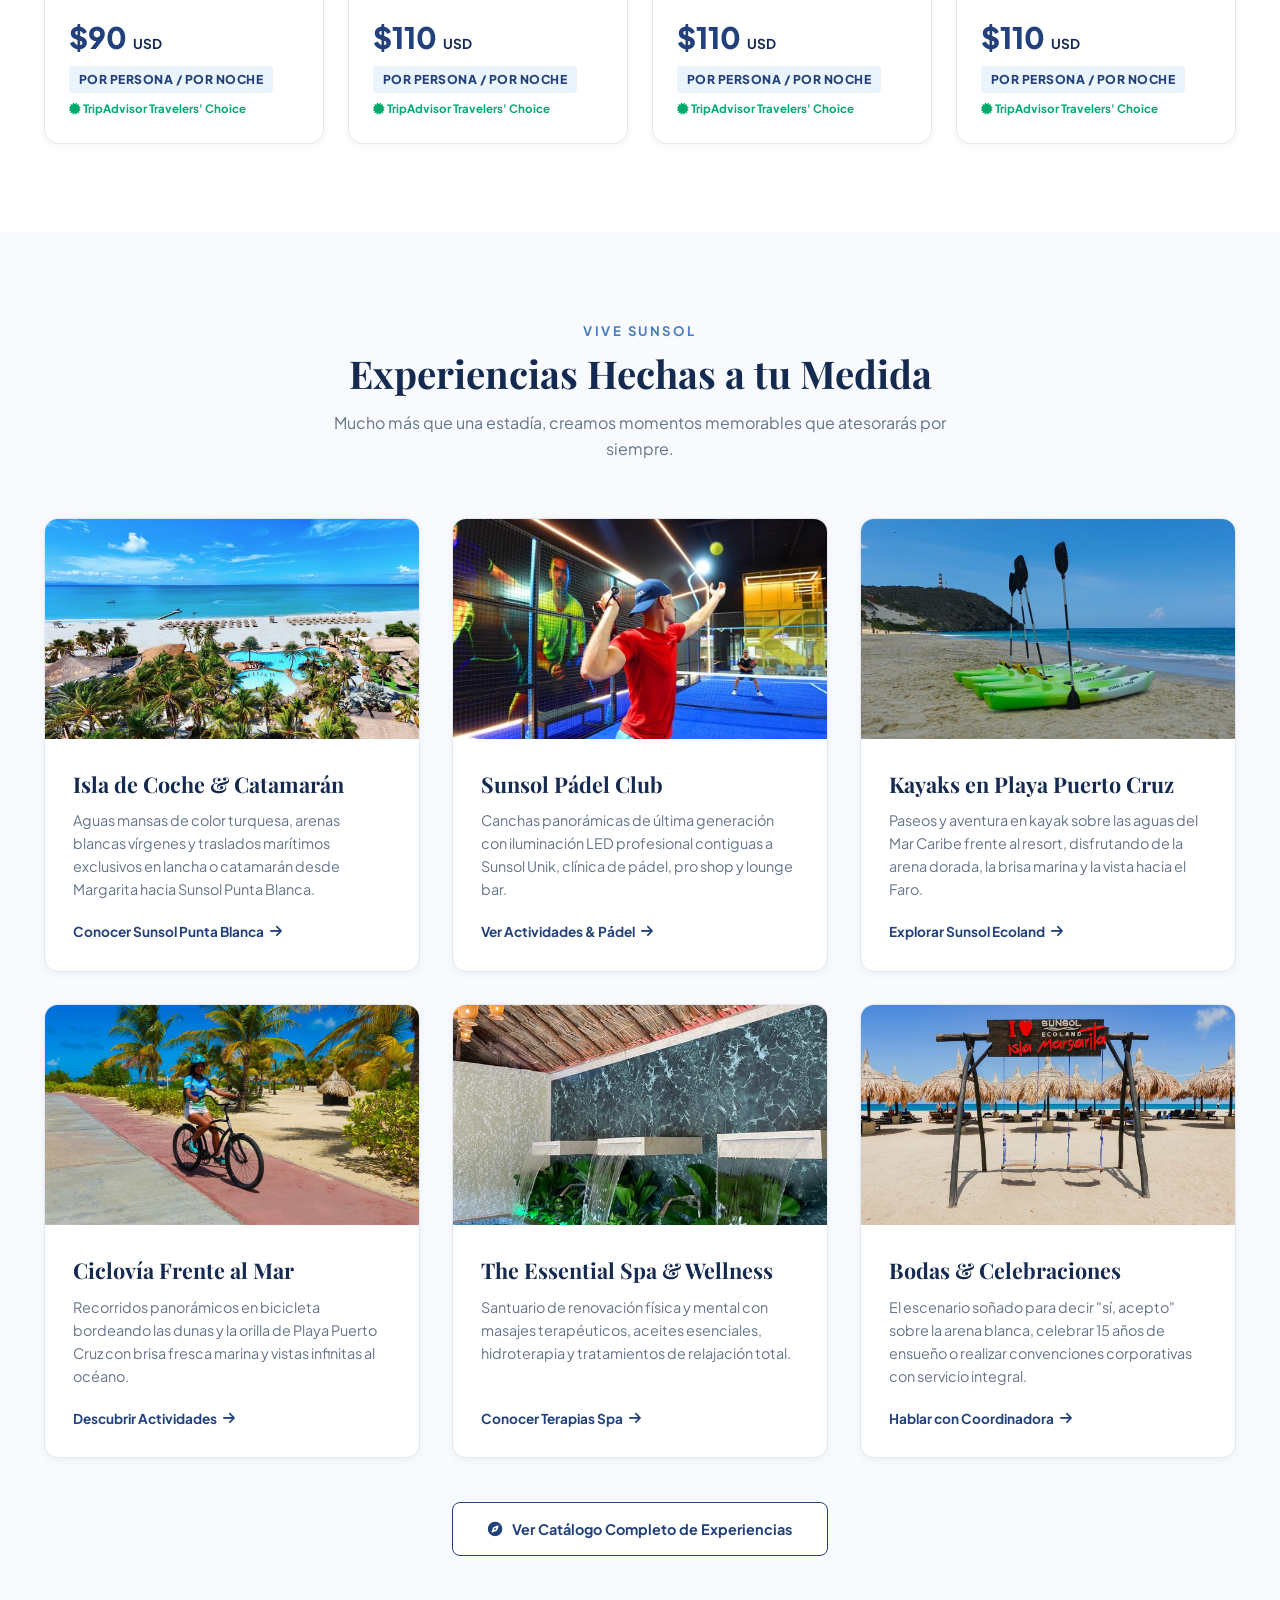
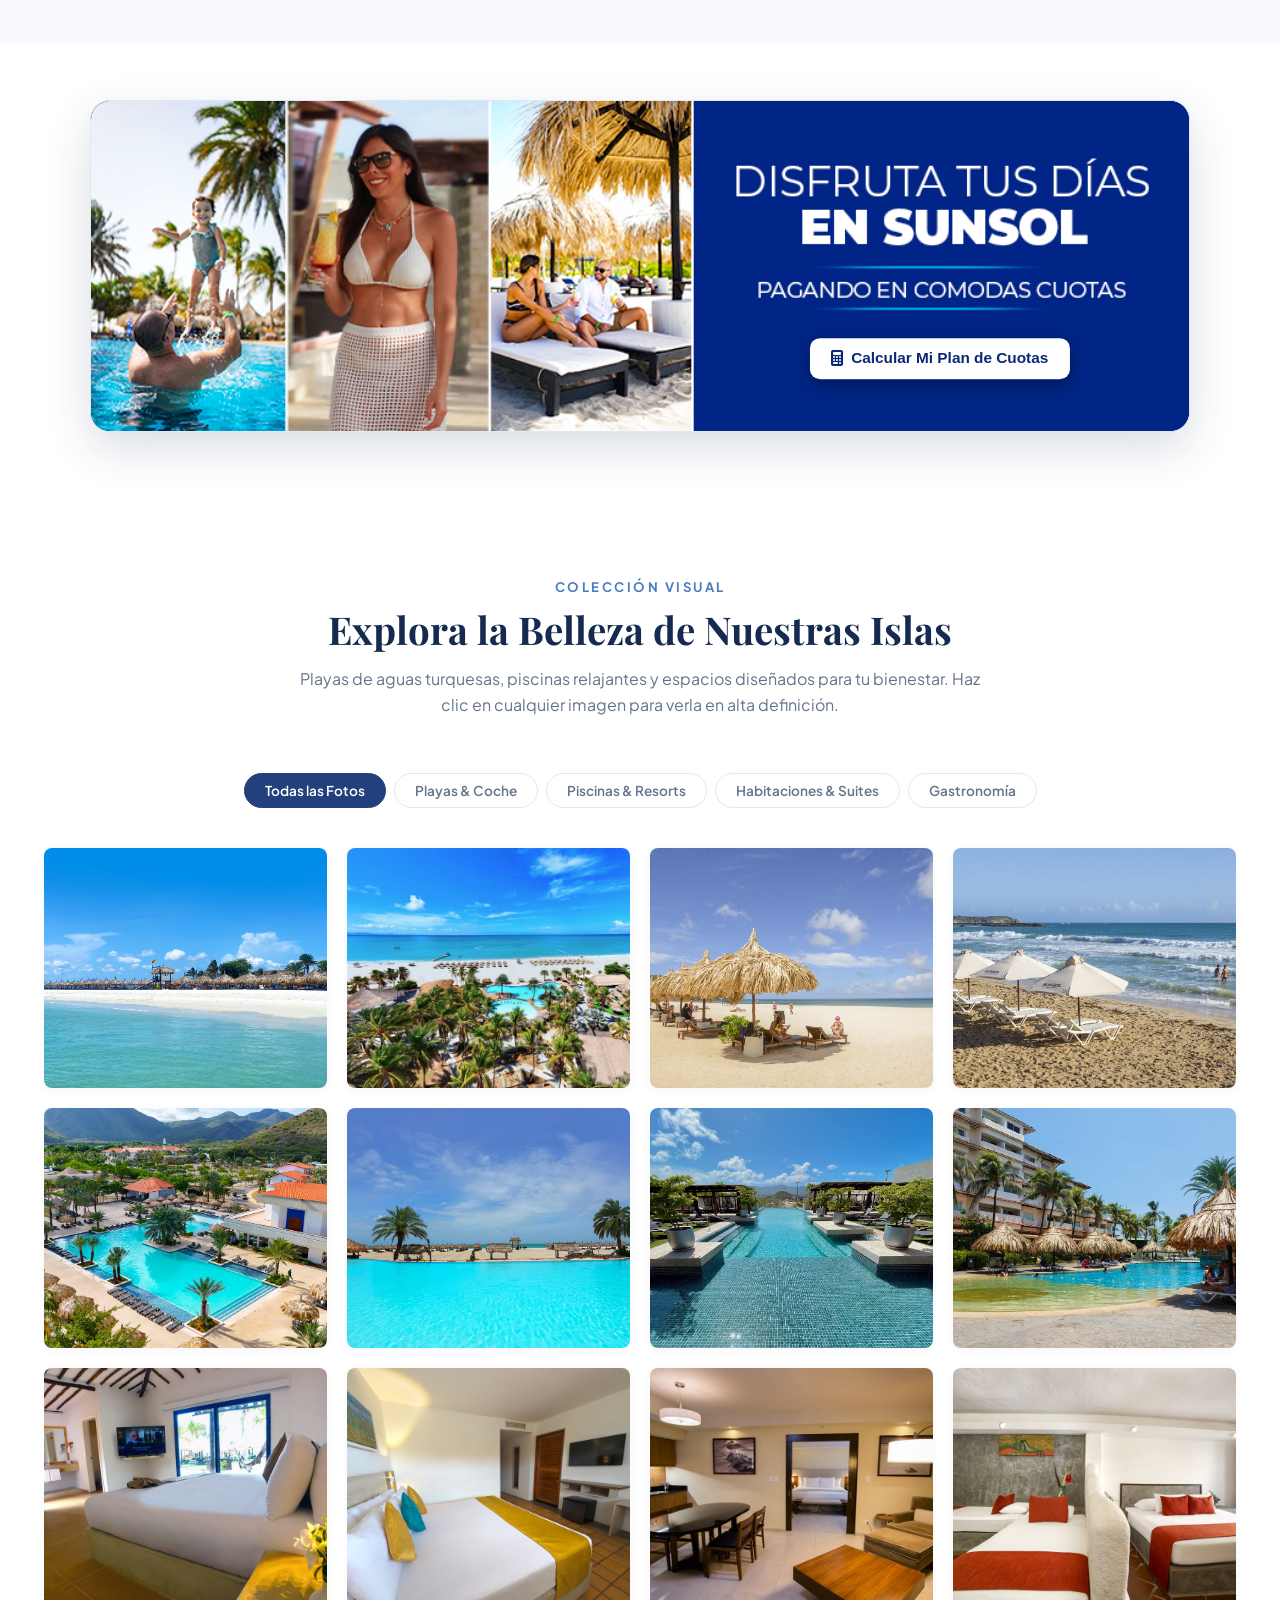
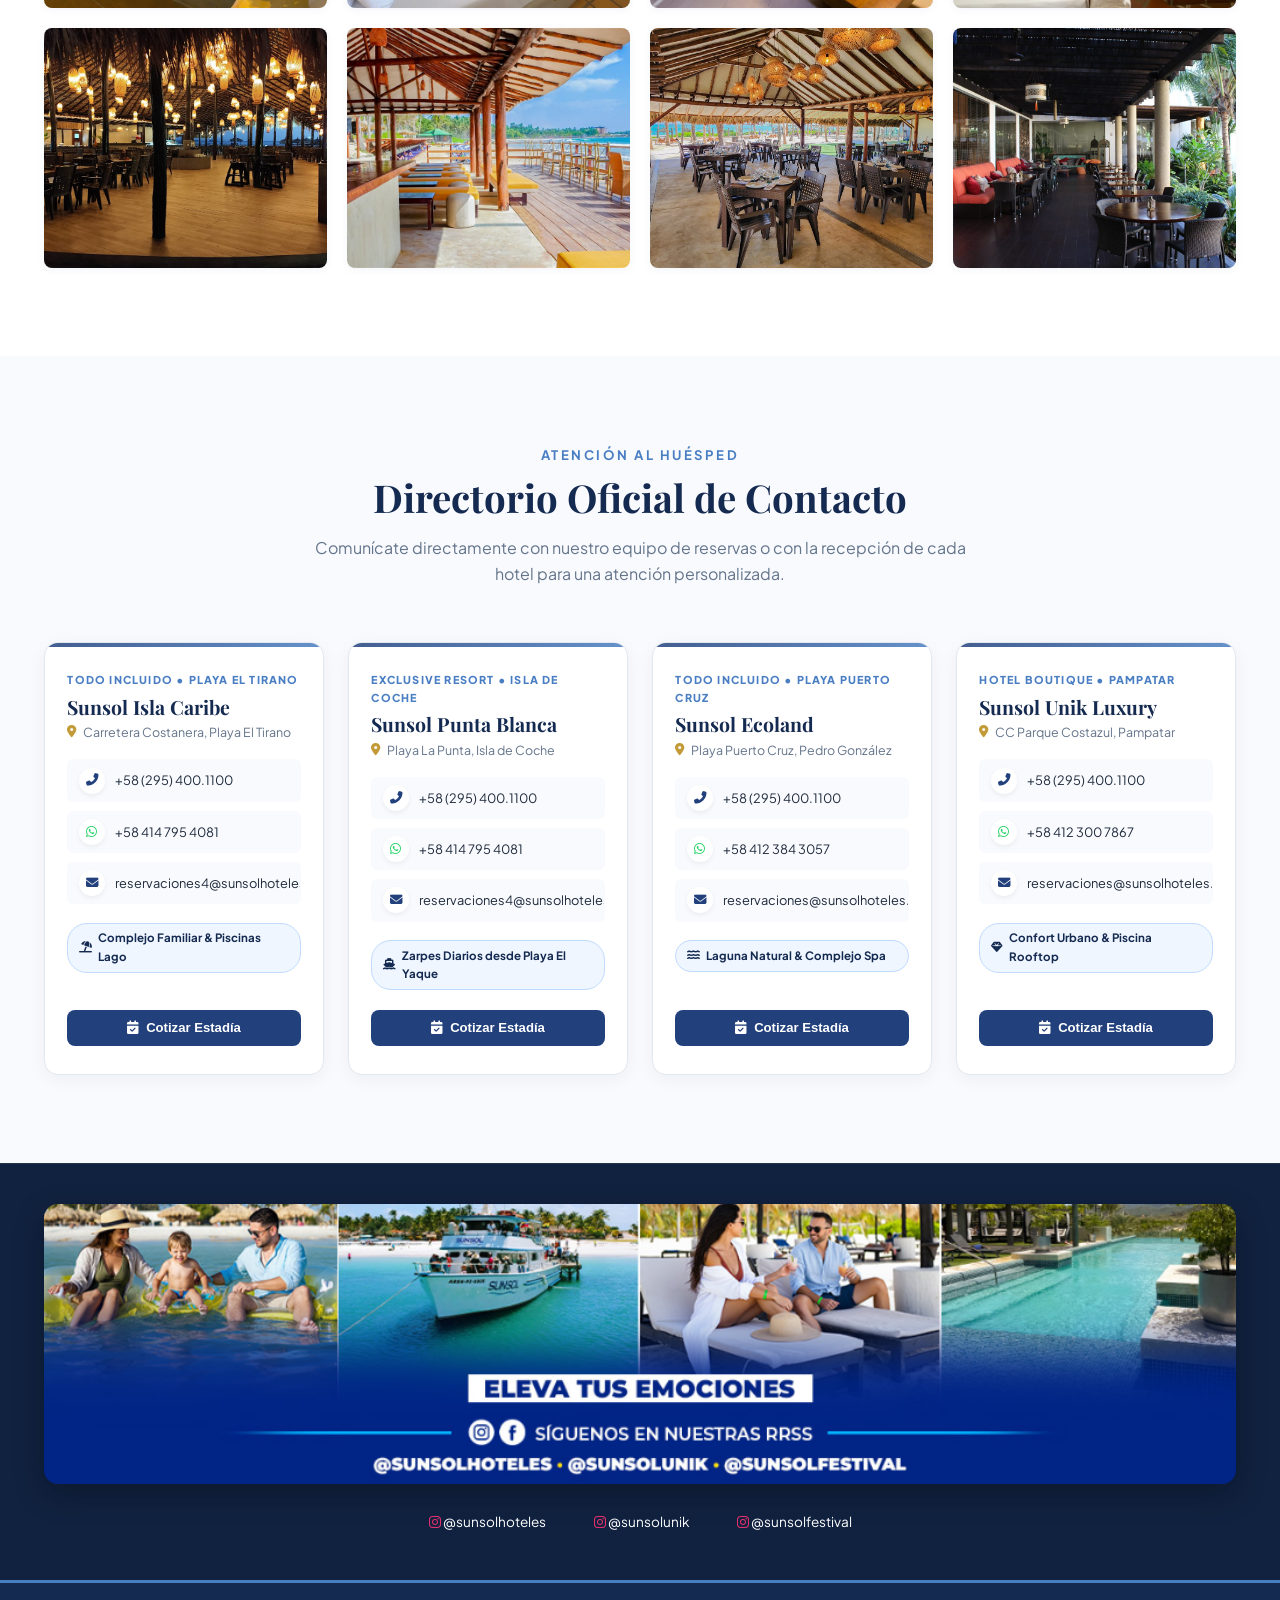
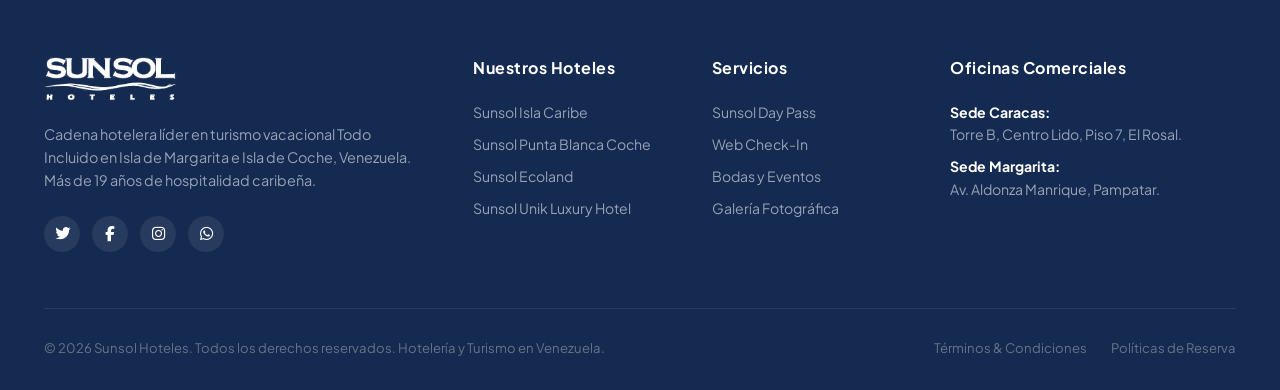
==== commit 7716182b: "fix(experiencias): ubicar correctamente la actividad de Kayaks en Playa Puerto Cruz y separar Botes " ====
--- a/index.html
+++ b/index.html
@@ -309,15 +309,15 @@
           </div>
         </div>
 
-        <!-- Experiencia 3: Kayaks & Laguna Natural -->
+        <!-- Experiencia 3: Kayaks en Playa Puerto Cruz -->
         <div class="experience-clean-card">
           <div class="exp-clean-img" style="height: 220px;">
-            <img src="assets/images/exp-kayak-laguna.jpg" alt="Paseos en Kayak y Botes de Pedal en Laguna Natural Ecoland" style="object-position: center;">
+            <img src="assets/images/exp-kayak-laguna.jpg" alt="Paseos en Kayak en Playa Puerto Cruz Sunsol Ecoland" style="object-position: center;">
           </div>
           <div class="exp-clean-body">
-            <h3 class="exp-clean-title">Kayaks en Laguna Natural</h3>
+            <h3 class="exp-clean-title">Kayaks en Playa Puerto Cruz</h3>
             <p class="exp-clean-desc">
-              Paseos ecológicos en kayak y botes de pedal por nuestra laguna de agua dulce rodeada de manglares, dunas de arena y serenidad absoluta.
+              Paseos y aventura en kayak sobre las aguas del Mar Caribe frente al resort, disfrutando de la arena dorada, la brisa marina y la vista hacia el Faro.
             </p>
             <a href="ecoland.html" class="exp-clean-link">
               Explorar Sunsol Ecoland <i class="fas fa-arrow-right"></i>
--- a/css/styles.css
+++ b/css/styles.css
@@ -2179,87 +2179,76 @@
   border: none;
   padding: 0;
   outline: none;
-  transition: opacity 0.35s ease, transform 0.3s cubic-bezier(0.16, 1, 0.3, 1), filter 0.35s ease;
+  transition: opacity 0.35s ease, transform 0.3s cubic-bezier(0.16, 1, 0.3, 1), filter 0.35s ease, visibility 0.35s ease;
 }
 
 .map-hotspot.is-dimmed {
-  opacity: 0.25;
-  filter: grayscale(60%);
-  pointer-events: auto;
+  opacity: 0;
+  visibility: hidden;
+  pointer-events: none;
+  transform: translate(-50%, -50%) scale(0.3);
 }
 
 .map-hotspot.is-focused {
   opacity: 1;
+  visibility: visible;
   filter: none;
   z-index: 30;
+  transform: translate(-50%, -50%) scale(1.08);
 }
 
 .hotspot-pin {
-  width: 38px;
-  height: 38px;
-  border-radius: 50%;
-  border: 2.5px solid #FFFFFF;
+  width: 32px;
+  height: 32px;
+  border-radius: 50% 50% 50% 0;
+  transform: rotate(-45deg);
+  border: 2px solid #FFFFFF;
   color: #FFFFFF;
   display: flex;
   align-items: center;
   justify-content: center;
-  font-size: 0.92rem;
-  box-shadow: 0 6px 18px rgba(0, 0, 0, 0.38);
+  font-size: 0.82rem;
+  box-shadow: 0 4px 12px rgba(0, 0, 0, 0.4);
   position: relative;
-  transition: all 0.28s cubic-bezier(0.16, 1, 0.3, 1);
-}
-
-/* Pulso animado concéntrico */
-.hotspot-pin::before {
-  content: '';
-  position: absolute;
-  inset: -6px;
-  border-radius: 50%;
-  border: 2px solid currentColor;
-  animation: hotspotRadar 2.2s infinite ease-out;
-  pointer-events: none;
-}
-
+  transition: all 0.25s cubic-bezier(0.16, 1, 0.3, 1);
+}
+
+.hotspot-pin i {
+  transform: rotate(45deg);
+  color: #FFFFFF;
+  font-size: 0.78rem;
+}
+
+/* Eliminar anillos concéntricos invasivos para mantener el mapa limpio y distinguible */
+.hotspot-pin::before,
 .hotspot-pin::after {
-  content: '';
-  position: absolute;
-  inset: -12px;
-  border-radius: 50%;
-  border: 1.5px solid currentColor;
-  opacity: 0.5;
-  animation: hotspotRadar 2.2s infinite ease-out 0.7s;
-  pointer-events: none;
-}
-
-/* Categorías por color */
-.cat-sport .hotspot-pin { background: #10B981; color: #10B981; }
-.cat-sport .hotspot-pin i { color: #FFFFFF; }
-
-.cat-pool .hotspot-pin { background: #0284C7; color: #0284C7; }
-.cat-pool .hotspot-pin i { color: #FFFFFF; }
-
-.cat-food .hotspot-pin { background: #D97706; color: #D97706; }
-.cat-food .hotspot-pin i { color: #FFFFFF; }
-
-.cat-room .hotspot-pin { background: #1E3A8A; color: #2563EB; }
-.cat-room .hotspot-pin i { color: #FFFFFF; }
-
-.cat-nature .hotspot-pin { background: #059669; color: #10B981; }
-.cat-nature .hotspot-pin i { color: #FFFFFF; }
+  display: none !important;
+}
+
+/* Categorías por color distintivo */
+.cat-sport .hotspot-pin { background: #059669; }
+.cat-pool .hotspot-pin { background: #0284C7; }
+.cat-food .hotspot-pin { background: #D97706; }
+.cat-room .hotspot-pin { background: #1E3A8A; }
+.cat-nature .hotspot-pin { background: #0D9488; }
 
 /* Estados Hover & Activo */
 .map-hotspot:hover {
-  transform: translate(-50%, -50%) scale(1.18);
-  z-index: 35;
+  z-index: 45;
+}
+
+.map-hotspot:hover .hotspot-pin {
+  transform: rotate(-45deg) scale(1.22);
+  box-shadow: 0 0 0 3px rgba(255, 255, 255, 0.95), 0 8px 22px rgba(0, 0, 0, 0.55);
 }
 
 .map-hotspot.active {
-  transform: translate(-50%, -50%) scale(1.28);
-  z-index: 40;
+  z-index: 50;
 }
 
 .map-hotspot.active .hotspot-pin {
-  box-shadow: 0 0 0 4px #F59E0B, 0 10px 25px rgba(0, 0, 0, 0.5);
+  transform: rotate(-45deg) scale(1.28);
+  box-shadow: 0 0 0 3.5px #F59E0B, 0 10px 25px rgba(0, 0, 0, 0.6);
 }
 
 /* Tooltip emergente en Hover */
@@ -2296,7 +2285,9 @@
   border-color: rgba(15, 23, 42, 0.94) transparent transparent transparent;
 }
 
-.map-hotspot:hover .hotspot-tooltip {
+.map-hotspot:hover .hotspot-tooltip,
+.map-hotspot.is-focused .hotspot-tooltip,
+.map-hotspot.active .hotspot-tooltip {
   opacity: 1;
   transform: translateX(-50%) translateY(0);
 }
@@ -2423,37 +2414,61 @@
   box-shadow: 0 6px 18px rgba(21, 42, 80, 0.35);
 }
 
-/* Barra de Leyenda Inferior */
+/* Barra de Filtros por Categoría Interactiva */
 .map-legend-bar {
   display: flex;
   justify-content: center;
   align-items: center;
-  gap: 1.5rem;
+  gap: 0.6rem;
   margin-top: 1.5rem;
   flex-wrap: wrap;
-  font-size: 0.84rem;
-  color: var(--text-muted);
-}
-
-.legend-item {
+}
+
+.legend-filter-btn {
   display: inline-flex;
   align-items: center;
   gap: 0.45rem;
-  font-weight: 600;
+  font-size: 0.82rem;
+  font-weight: 700;
+  color: var(--text-main);
+  background: #FFFFFF;
+  border: 1.5px solid var(--border-color);
+  padding: 0.5rem 0.95rem;
+  border-radius: 20px;
+  cursor: pointer;
+  transition: all 0.2s ease;
+  box-shadow: 0 2px 6px rgba(0, 0, 0, 0.05);
+}
+
+.legend-filter-btn:hover {
+  border-color: var(--sunsol-blue);
+  color: var(--sunsol-blue);
+  transform: translateY(-1px);
+}
+
+.legend-filter-btn.active {
+  background: var(--sunsol-blue);
+  border-color: var(--sunsol-blue);
+  color: #FFFFFF;
+  box-shadow: 0 4px 12px rgba(21, 42, 80, 0.25);
+}
+
+.legend-filter-btn.active .legend-dot {
+  box-shadow: 0 0 0 2px #FFFFFF;
 }
 
 .legend-dot {
-  width: 12px;
-  height: 12px;
+  width: 10px;
+  height: 10px;
   border-radius: 50%;
   display: inline-block;
 }
 
-.legend-dot.dot-sport { background: #10B981; }
+.legend-dot.dot-sport { background: #059669; }
 .legend-dot.dot-pool { background: #0284C7; }
 .legend-dot.dot-food { background: #D97706; }
 .legend-dot.dot-room { background: #1E3A8A; }
-.legend-dot.dot-nature { background: #059669; }
+.legend-dot.dot-nature { background: #0D9488; }
 
 /* Píldora de instrucción superior */
 .map-hint-pill {
